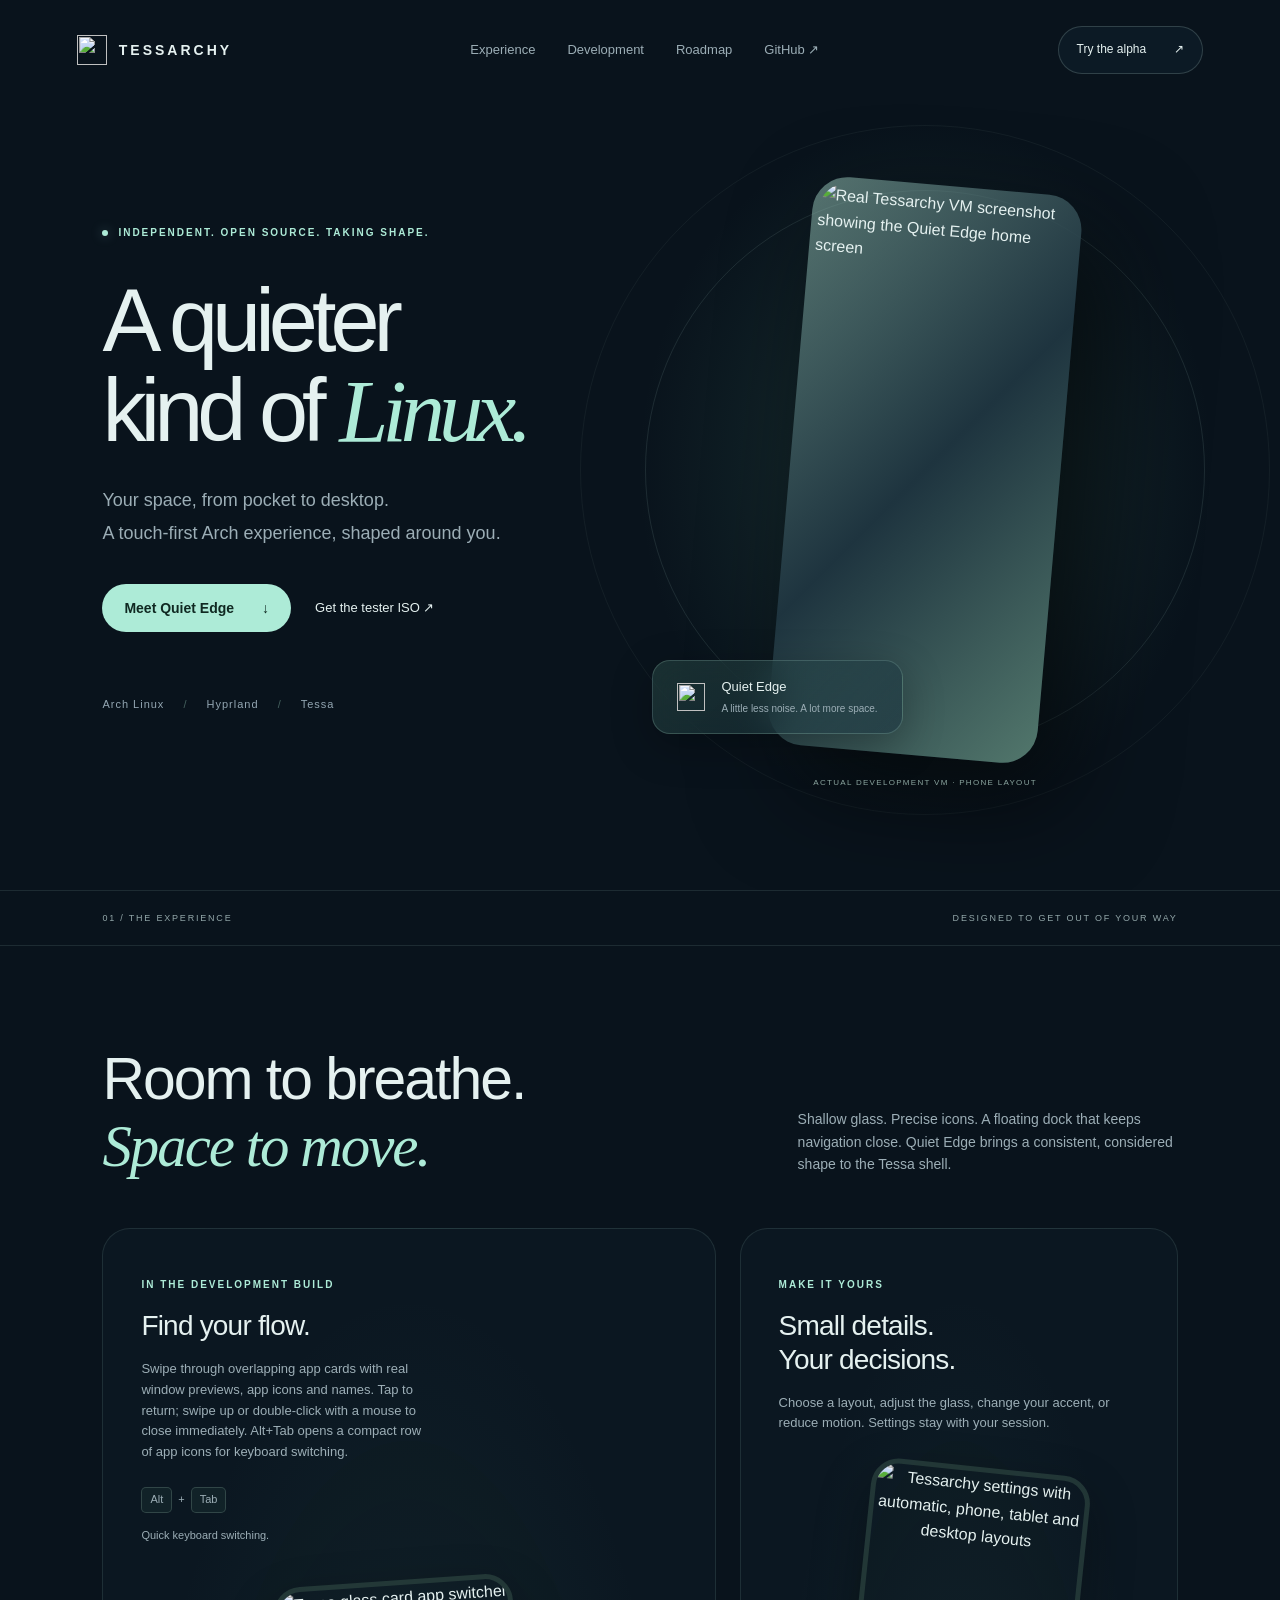
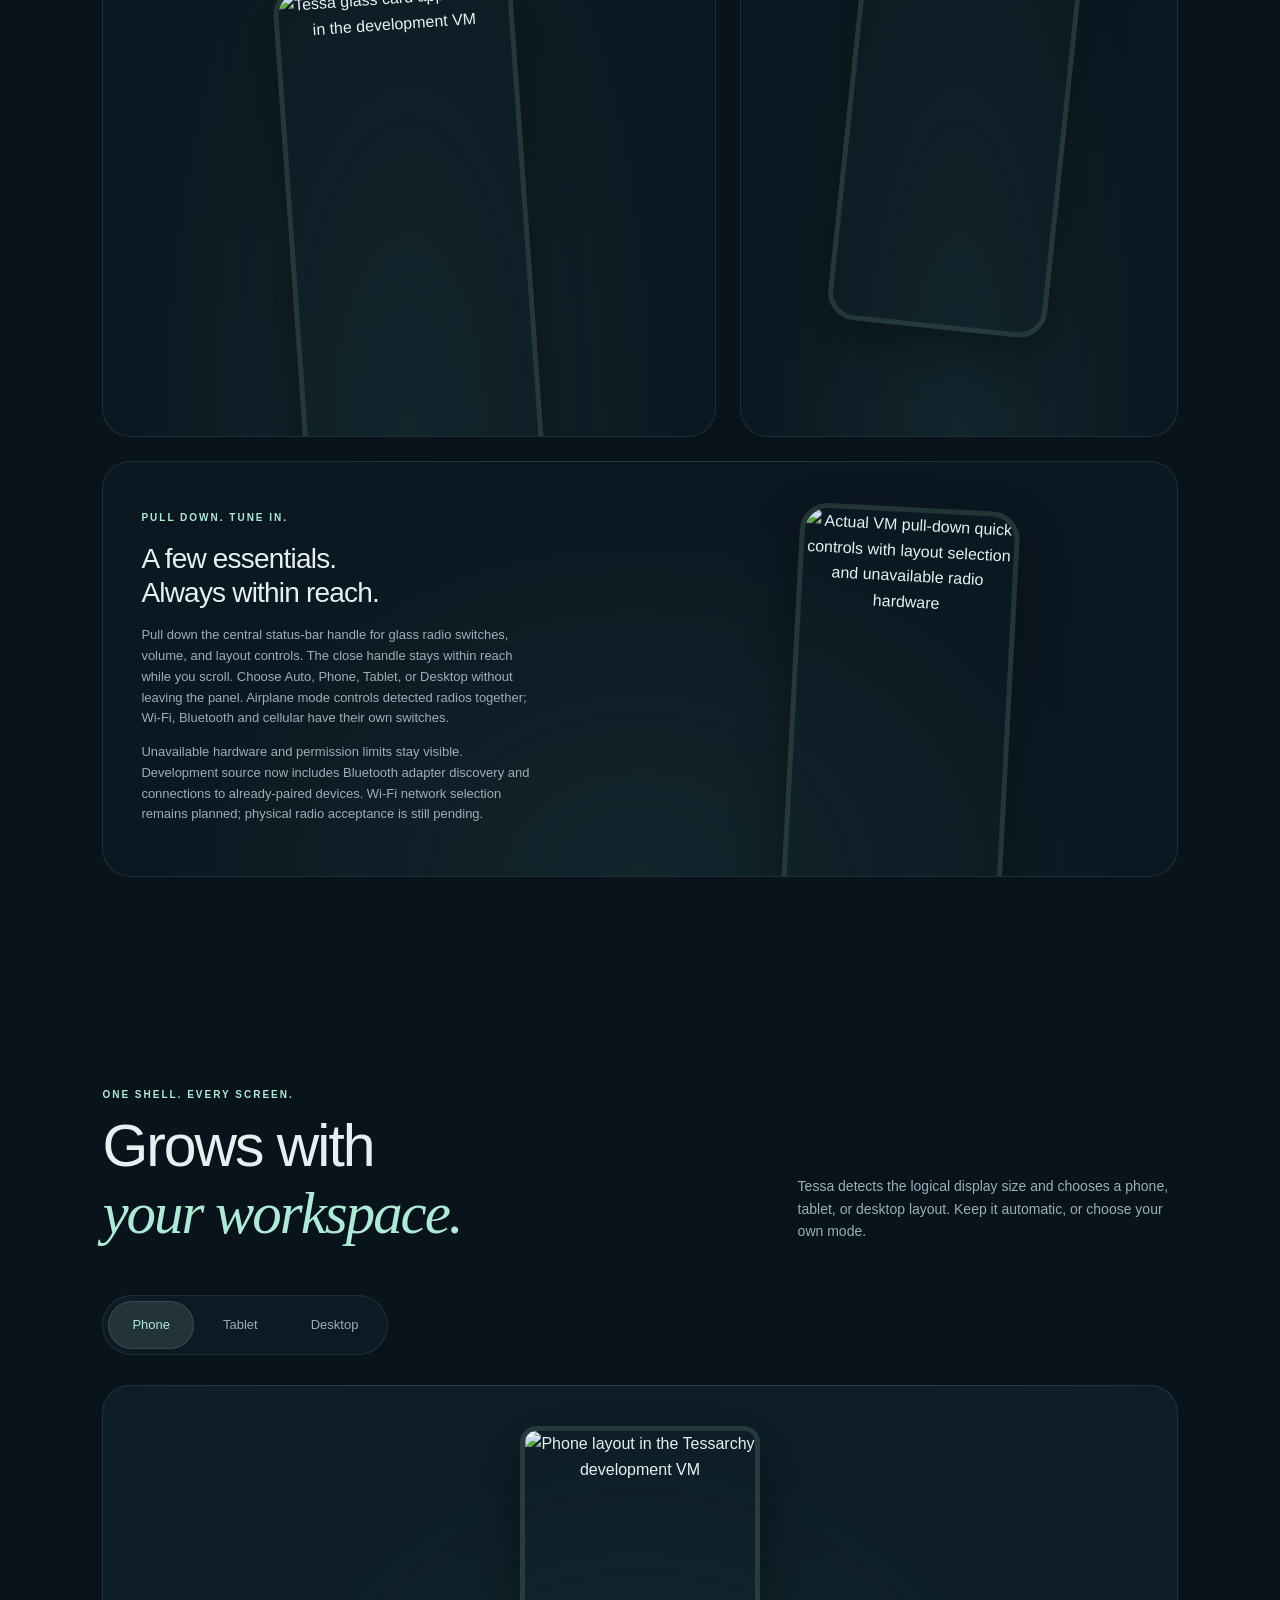
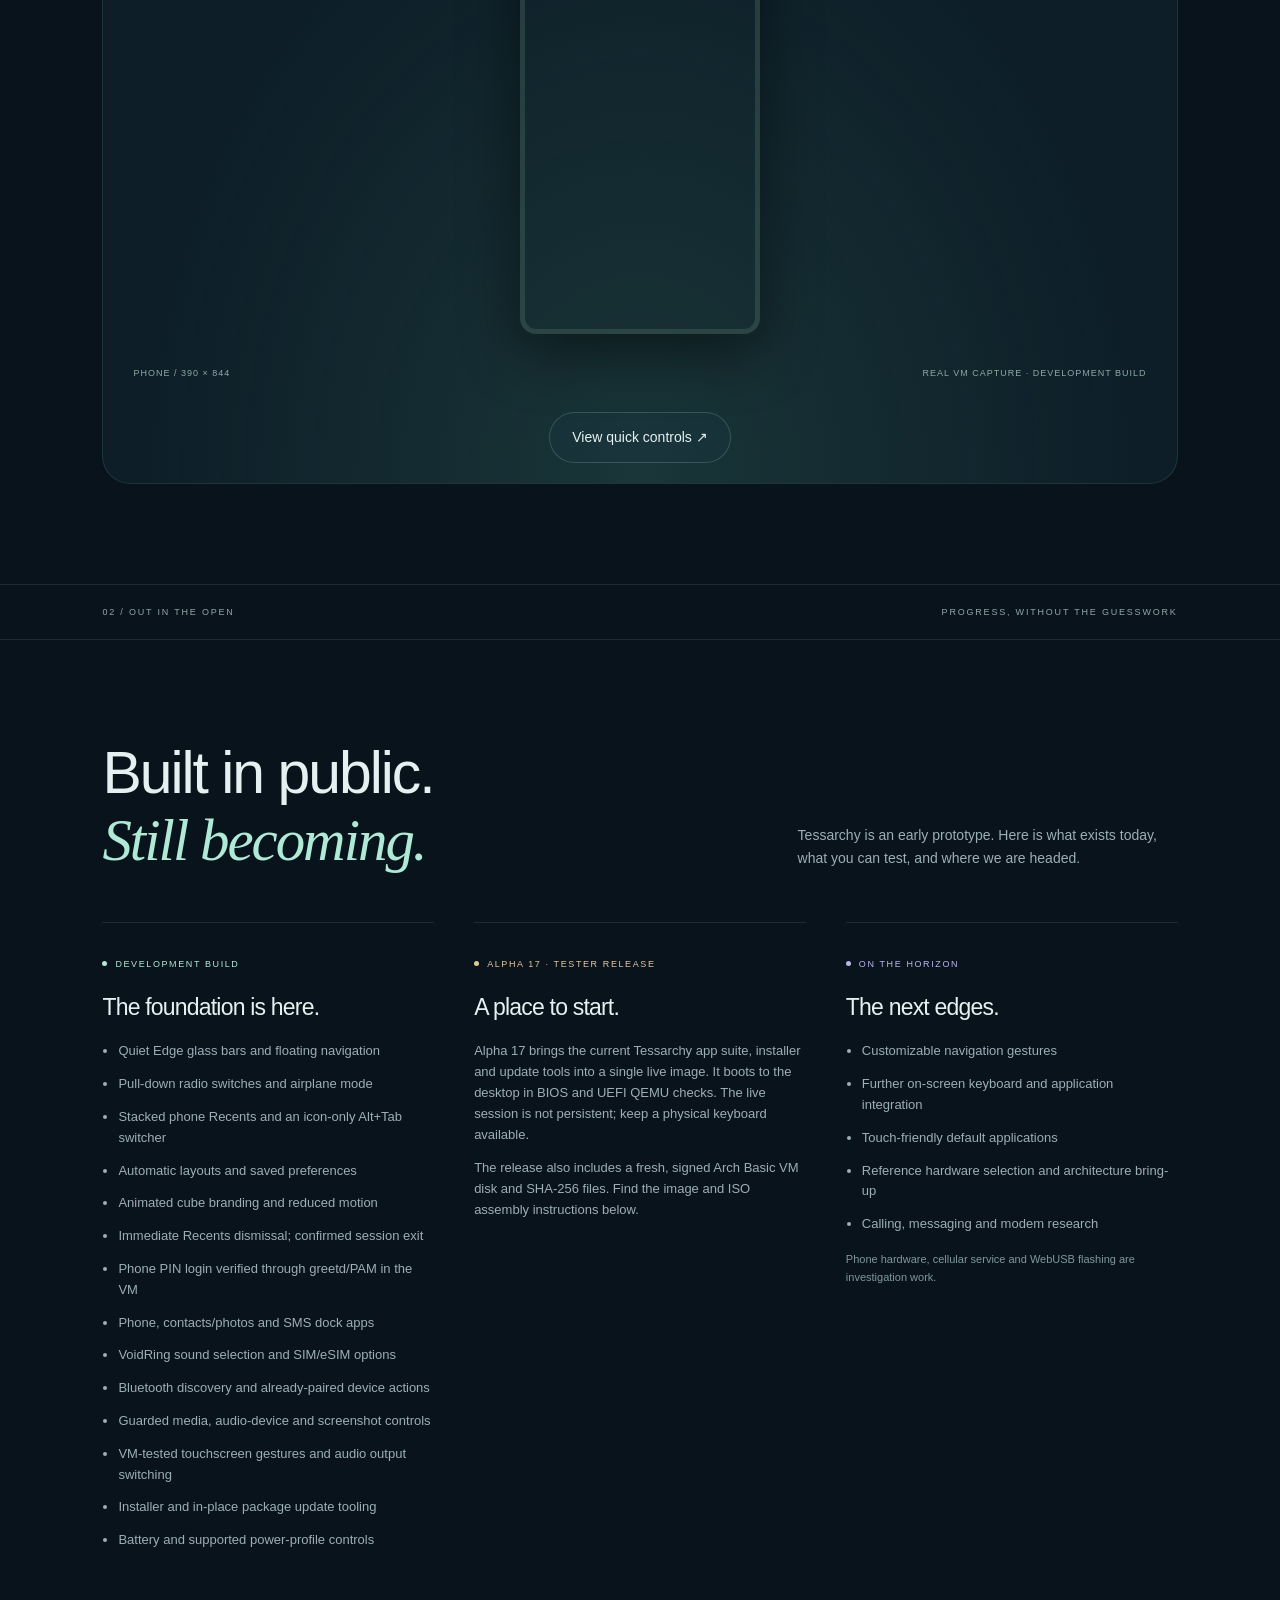
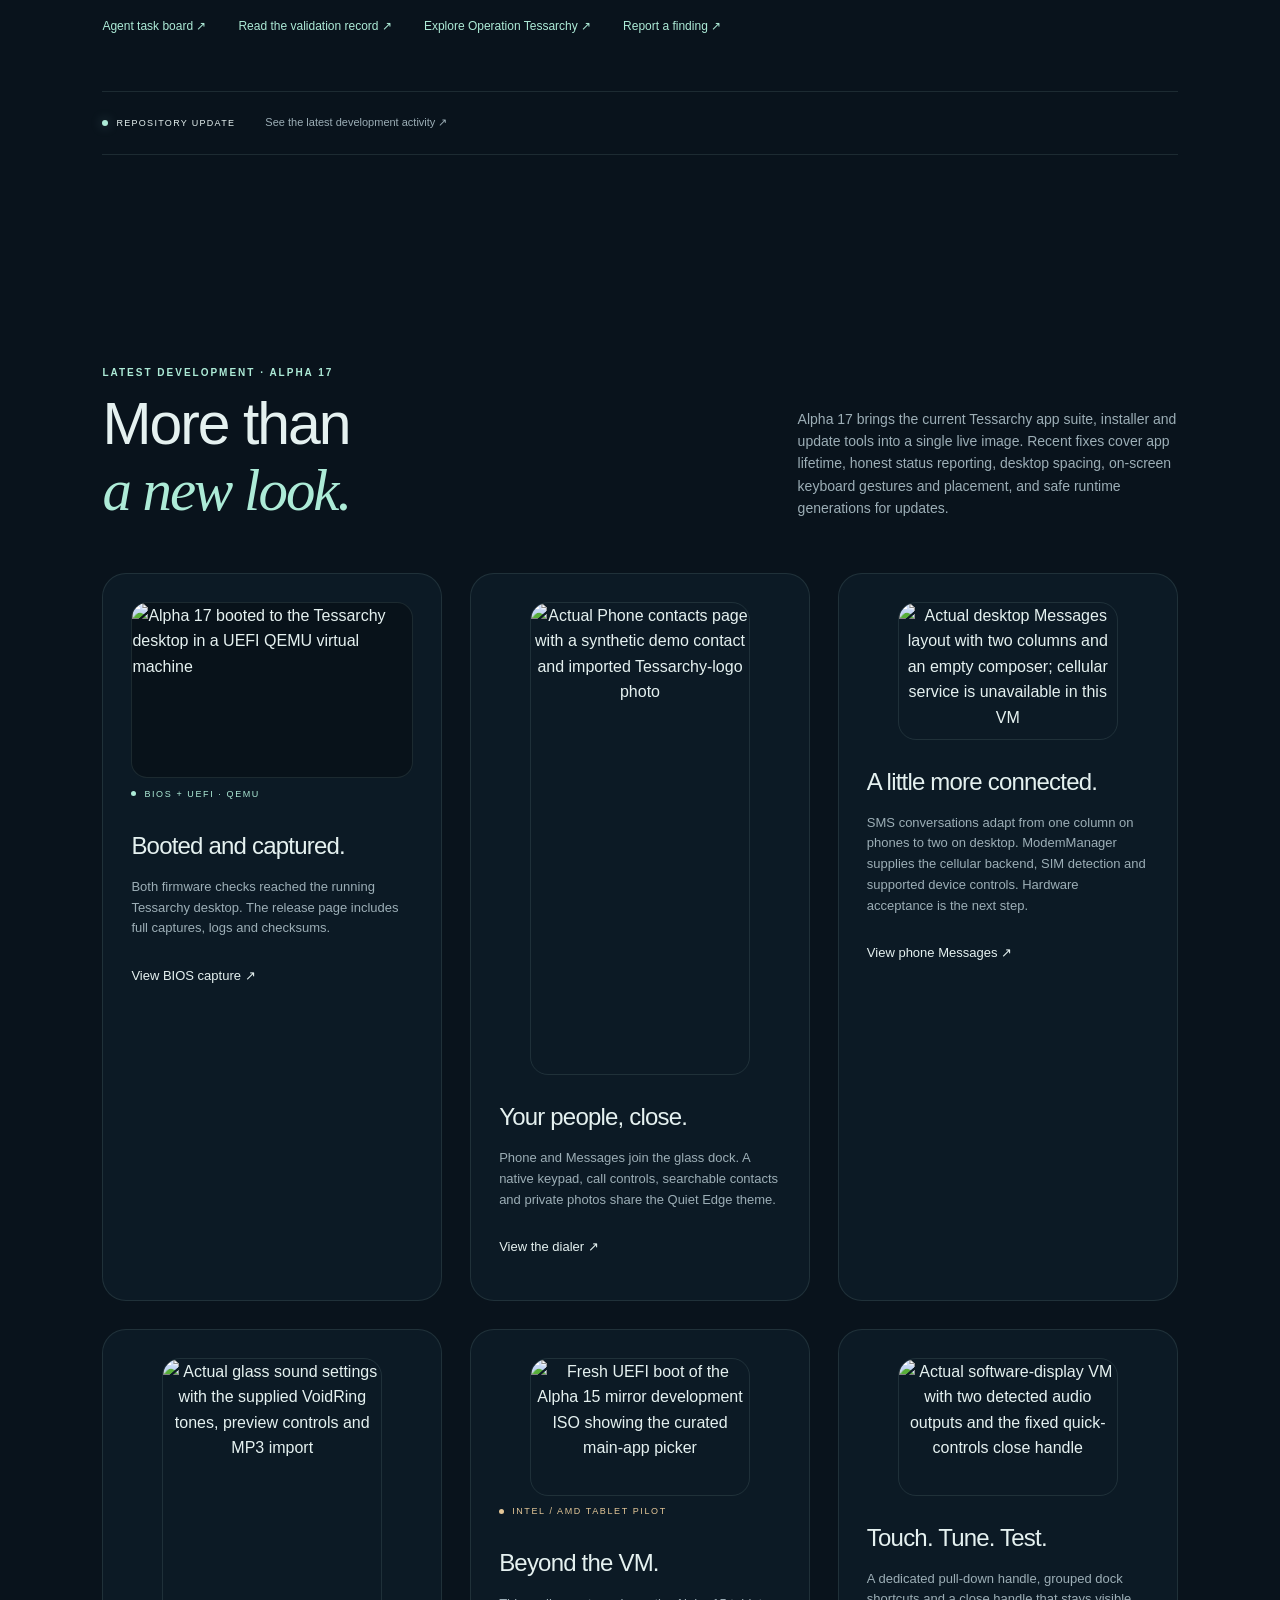
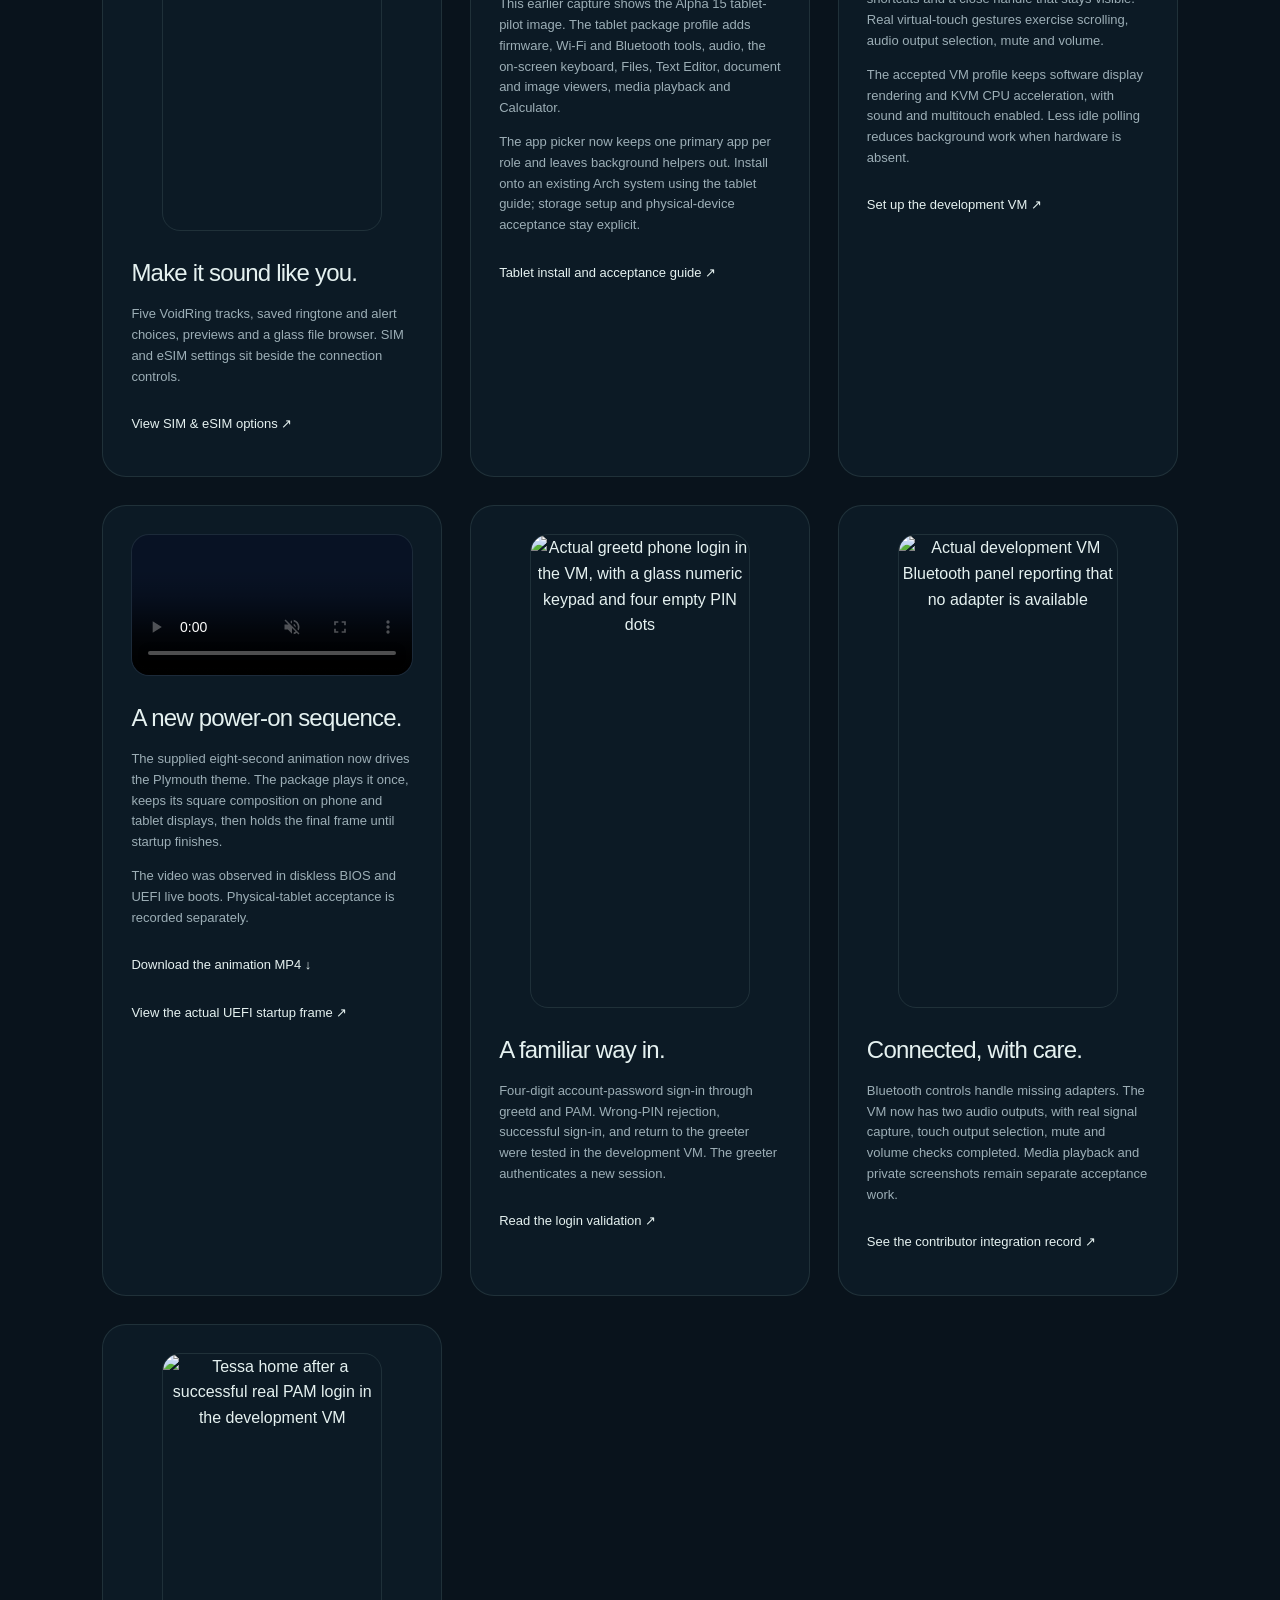
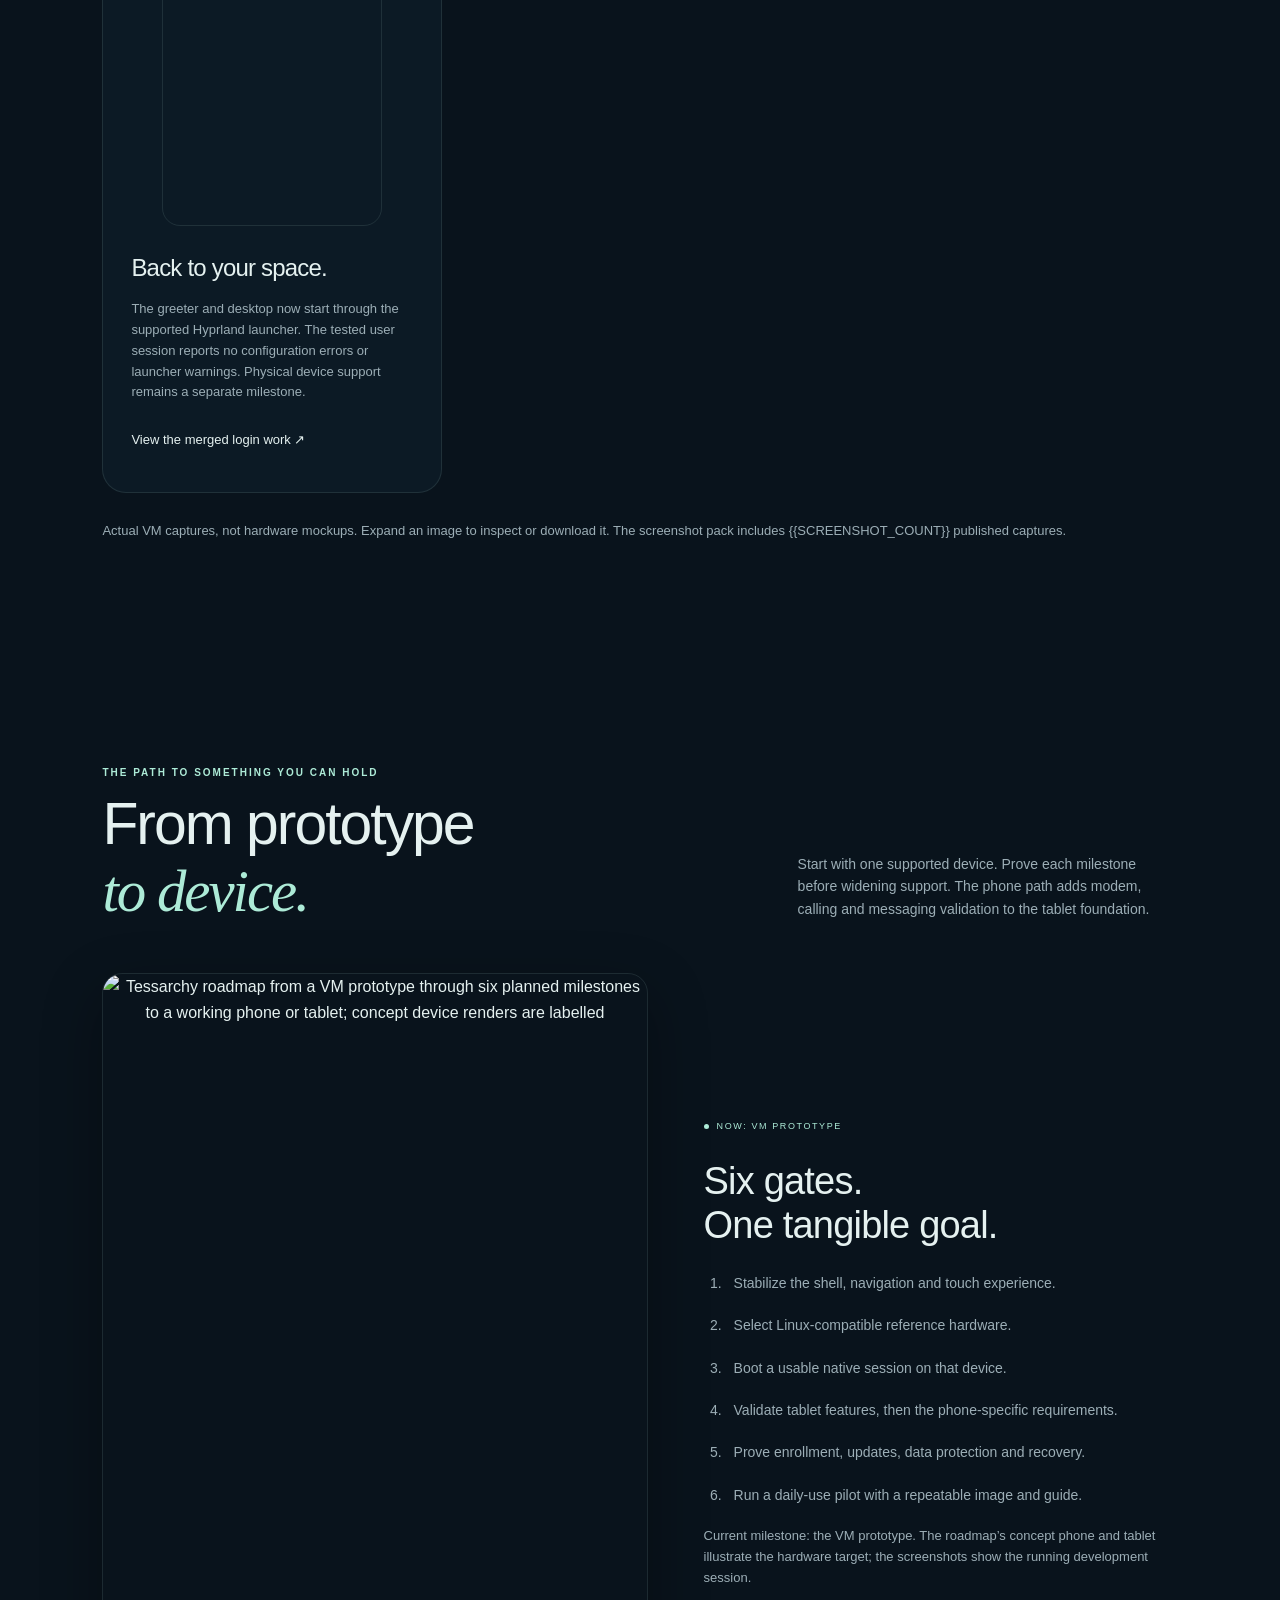
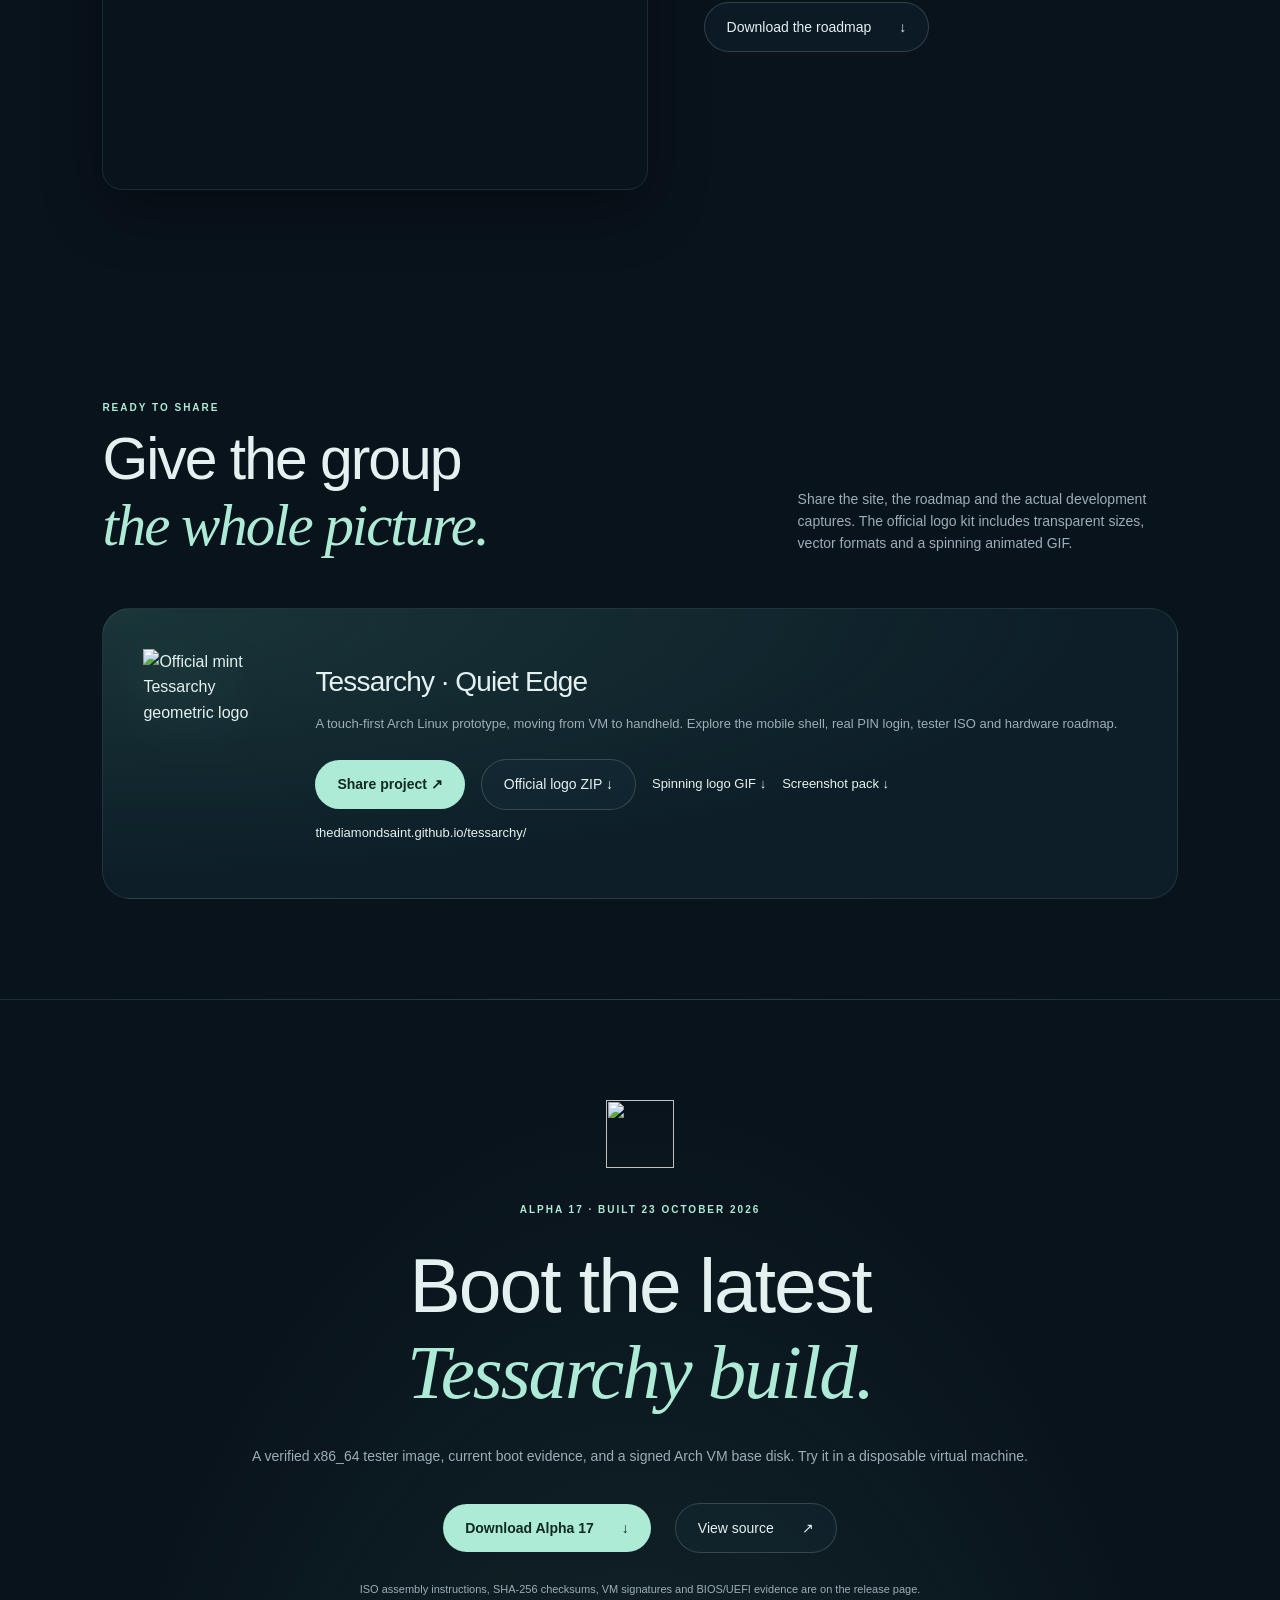
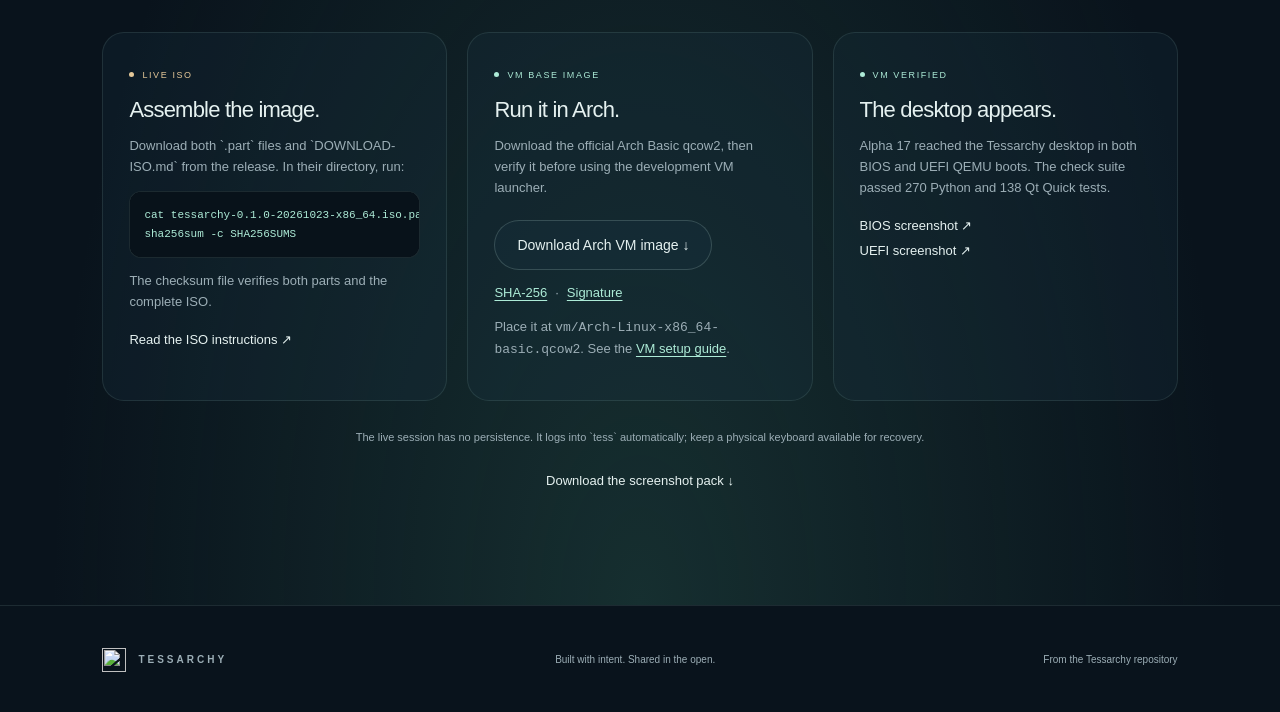
==== website/index.html @ 60d72fd5 "Refresh website for Alpha 17 release" ====
<!doctype html>
<html lang="en">
<head>
<meta charset="utf-8"><meta name="viewport" content="width=device-width,initial-scale=1">
<meta name="theme-color" content="#09151e"><meta name="description" content="Tessarchy is an experimental touch-first Arch Linux experience. Meet Quiet Edge, the Tessa shell, and a workspace that adapts to your screen.">
<title>Tessarchy — A quieter kind of Linux.</title>
<link rel="canonical" href="https://thediamondsaint.github.io/tessarchy/">
<meta property="og:type" content="website"><meta property="og:site_name" content="Tessarchy"><meta property="og:title" content="Tessarchy · From prototype to device"><meta property="og:description" content="Explore Quiet Edge: glass navigation, a mobile PIN login, real VM screenshots, a tester ISO, and the roadmap to a working handheld."><meta property="og:url" content="https://thediamondsaint.github.io/tessarchy/"><meta property="og:image" content="https://thediamondsaint.github.io/tessarchy/assets/desktop-home.png?v=20261019-refresh"><meta property="og:image:width" content="1280"><meta property="og:image:height" content="800"><meta property="og:image:alt" content="Actual Tessarchy development VM running the Quiet Edge desktop layout">
<meta name="twitter:card" content="summary_large_image"><meta name="twitter:title" content="Tessarchy · From prototype to device"><meta name="twitter:description" content="A touch-first Arch Linux prototype. Real screenshots, a tester ISO, and a milestone roadmap to a handheld device."><meta name="twitter:image" content="https://thediamondsaint.github.io/tessarchy/assets/desktop-home.png?v=20261019-refresh">
<link rel="icon" href="assets/tessarchy-mark.svg" type="image/svg+xml"><link rel="stylesheet" href="style.css"><script src="app.js?v=20261023-alpha17" defer></script>
</head>
<body>
<a class="skip" href="#main">Skip to content</a>
<header class="nav"><a class="wordmark" href="#"><img src="assets/tessarchy-mark.svg" alt="" width="30" height="30">TESSARCHY</a><nav aria-label="Main navigation"><a href="#experience">Experience</a><a href="#development">Development</a><a href="#roadmap">Roadmap</a><a href="https://github.com/thediamondsaint/tessarchy">GitHub ↗</a></nav><a class="button small" href="#download">Try the alpha <span>↗</span></a></header>
<main id="main">
<section class="hero">
<div class="hero-copy"><p class="eyebrow"><span class="pulse"></span> INDEPENDENT. OPEN SOURCE. TAKING SHAPE.</p><h1>A quieter<br>kind of <em>Linux.</em></h1><p class="lead">Your space, from pocket to desktop.<br>A touch-first Arch experience, shaped around you.</p><div class="actions"><a class="button primary" href="#experience">Meet Quiet Edge <span>↓</span></a><a class="text-link" href="#download">Get the tester ISO ↗</a></div><p class="hero-note">Arch Linux <span> / </span> Hyprland <span> / </span> Tessa</p></div>
<div class="hero-art"><div class="orbit orbit-one"></div><div class="orbit orbit-two"></div><div class="phone"><img src="assets/phone-home.png?v=20261019-refresh" alt="Real Tessarchy VM screenshot showing the Quiet Edge home screen" width="390" height="844" fetchpriority="high"></div><div class="glass-tag"><img src="assets/tessarchy-mark.svg" alt="" width="28" height="28"><div>Quiet Edge<span>A little less noise. A lot more space.</span></div></div><span class="art-caption">ACTUAL DEVELOPMENT VM · PHONE LAYOUT</span></div>
</section>
<div class="section-rule"><span>01 / THE EXPERIENCE</span><span>DESIGNED TO GET OUT OF YOUR WAY</span></div>
<section id="experience" class="experience">
<div class="section-intro"><h2>Room to breathe.<br><em>Space to move.</em></h2><p>Shallow glass. Precise icons. A floating dock that keeps navigation close. Quiet Edge brings a consistent, considered shape to the Tessa shell.</p></div>
<div class="feature-grid"><article class="switcher-feature"><div class="feature-copy"><p class="eyebrow">IN THE DEVELOPMENT BUILD</p><h3>Find your flow.</h3><p>Swipe through overlapping app cards with real window previews, app icons and names. Tap to return; swipe up or double-click with a mouse to close immediately. Alt+Tab opens a compact row of app icons for keyboard switching.</p><div class="key-row"><kbd>Alt</kbd><span>+</span><kbd>Tab</kbd><span>Quick keyboard switching.</span></div></div><button class="shot-button switcher-shot" data-image="assets/phone-switcher.png?v=20261019-refresh" aria-label="Enlarge app switcher screenshot"><img src="assets/phone-switcher.png?v=20261019-refresh" alt="Tessa glass card app switcher in the development VM" width="390" height="844" loading="lazy"></button></article><article class="settings-feature"><p class="eyebrow">MAKE IT YOURS</p><h3>Small details.<br>Your decisions.</h3><p>Choose a layout, adjust the glass, change your accent, or reduce motion. Settings stay with your session.</p><button class="shot-button settings-shot" data-image="assets/phone-settings.png?v=20261019-refresh" aria-label="Enlarge settings screenshot"><img src="assets/phone-settings.png?v=20261019-refresh" alt="Tessarchy settings with automatic, phone, tablet and desktop layouts" width="390" height="844" loading="lazy"></button></article><article class="controls-feature"><div class="feature-copy"><p class="eyebrow">PULL DOWN. TUNE IN.</p><h3>A few essentials.<br>Always within reach.</h3><p>Pull down the central status-bar handle for glass radio switches, volume, and layout controls. The close handle stays within reach while you scroll. Choose Auto, Phone, Tablet, or Desktop without leaving the panel. Airplane mode controls detected radios together; Wi-Fi, Bluetooth and cellular have their own switches.</p><p>Unavailable hardware and permission limits stay visible. Development source now includes Bluetooth adapter discovery and connections to already-paired devices. Wi-Fi network selection remains planned; physical radio acceptance is still pending.</p></div><button class="shot-button controls-shot" data-image="assets/phone-controls.png?v=20261019-refresh" aria-label="Enlarge quick controls screenshot"><img src="assets/phone-controls.png?v=20261019-refresh" alt="Actual VM pull-down quick controls with layout selection and unavailable radio hardware" width="390" height="844" loading="lazy"></button></article></div>
</section>
<section class="adaptive"><div class="section-intro"><div><p class="eyebrow">ONE SHELL. EVERY SCREEN.</p><h2>Grows with<br><em>your workspace.</em></h2></div><p>Tessa detects the logical display size and chooses a phone, tablet, or desktop layout. Keep it automatic, or choose your own mode.</p></div><div class="mode-tabs" role="tablist" aria-label="Display layouts"><button role="tab" aria-selected="true" aria-controls="layout-preview" id="tab-phone" data-mode="phone" tabindex="0">Phone</button><button role="tab" aria-selected="false" aria-controls="layout-preview" id="tab-tablet" data-mode="tablet" tabindex="-1">Tablet</button><button role="tab" aria-selected="false" aria-controls="layout-preview" id="tab-desktop" data-mode="desktop" tabindex="-1">Desktop</button></div><div id="layout-preview" role="tabpanel" aria-labelledby="tab-phone" class="layout-preview phone-mode"><button class="shot-button" data-image="assets/phone-home.png?v=20261019-refresh" aria-label="Enlarge layout screenshot"><img id="layout-image" src="assets/phone-home.png?v=20261019-refresh" alt="Phone layout in the Tessarchy development VM" width="390" height="844" loading="lazy"></button><div class="layout-caption"><span id="layout-label">PHONE / 390 × 844</span><span>REAL VM CAPTURE · DEVELOPMENT BUILD</span></div><button id="layout-controls-shot" class="button" data-image="assets/phone-controls.png?v=20261019-refresh" data-alt="Phone pull-down controls in the development VM">View quick controls ↗</button></div></section>
<div class="section-rule"><span>02 / OUT IN THE OPEN</span><span>PROGRESS, WITHOUT THE GUESSWORK</span></div>
<section id="development" class="development"><div class="section-intro"><h2>Built in public.<br><em>Still becoming.</em></h2><p>Tessarchy is an early prototype. Here is what exists today, what you can test, and where we are headed.</p></div><div class="status-columns"><article><span class="status-label available">DEVELOPMENT BUILD</span><h3>The foundation is here.</h3><ul><li>Quiet Edge glass bars and floating navigation</li><li>Pull-down radio switches and airplane mode</li><li>Stacked phone Recents and an icon-only Alt+Tab switcher</li><li>Automatic layouts and saved preferences</li><li>Animated cube branding and reduced motion</li><li>Immediate Recents dismissal; confirmed session exit</li><li>Phone PIN login verified through greetd/PAM in the VM</li><li>Phone, contacts/photos and SMS dock apps</li><li>VoidRing sound selection and SIM/eSIM options</li><li>Bluetooth discovery and already-paired device actions</li><li>Guarded media, audio-device and screenshot controls</li><li>VM-tested touchscreen gestures and audio output switching</li><li>Installer and in-place package update tooling</li><li>Battery and supported power-profile controls</li></ul></article><article><span class="status-label testing">ALPHA 17 · TESTER RELEASE</span><h3>A place to start.</h3><p>Alpha 17 brings the current Tessarchy app suite, installer and update tools into a single live image. It boots to the desktop in BIOS and UEFI QEMU checks. The live session is not persistent; keep a physical keyboard available.</p><p>The release also includes a fresh, signed Arch Basic VM disk and SHA-256 files. Find the image and ISO assembly instructions below.</p></article><article><span class="status-label planned">ON THE HORIZON</span><h3>The next edges.</h3><ul><li>Customizable navigation gestures</li><li>Further on-screen keyboard and application integration</li><li>Touch-friendly default applications</li><li>Reference hardware selection and architecture bring-up</li><li>Calling, messaging and modem research</li></ul><p class="muted">Phone hardware, cellular service and WebUSB flashing are investigation work.</p></article></div><div class="project-links"><a href="https://github.com/thediamondsaint/tessarchy/blob/main/AGENT-README.md">Agent task board ↗</a><a href="https://github.com/thediamondsaint/tessarchy/blob/main/docs/testing.md">Read the validation record ↗</a><a href="https://github.com/thediamondsaint/tessarchy/blob/main/Operation-TESSARCHY.md">Explore Operation Tessarchy ↗</a><a href="https://github.com/thediamondsaint/tessarchy/issues">Report a finding ↗</a></div><div class="update-row"><span><i class="pulse"></i> REPOSITORY UPDATE</span><a id="commit-link" href="https://github.com/thediamondsaint/tessarchy/commits/main"><span id="commit-message">See the latest development activity</span> ↗</a></div></section>
<section id="latest" class="latest">
<div class="section-intro"><div><p class="eyebrow">LATEST DEVELOPMENT · ALPHA 17</p><h2>More than<br><em>a new look.</em></h2></div><p>Alpha 17 brings the current Tessarchy app suite, installer and update tools into a single live image. Recent fixes cover app lifetime, honest status reporting, desktop spacing, on-screen keyboard gestures and placement, and safe runtime generations for updates.</p></div>
<div class="evidence-grid">
<article><a class="boot-shot" href="https://github.com/thediamondsaint/tessarchy/releases/download/v0.1.0-alpha.17/boot-uefi.png"><img src="https://github.com/thediamondsaint/tessarchy/releases/download/v0.1.0-alpha.17/boot-uefi.png" alt="Alpha 17 booted to the Tessarchy desktop in a UEFI QEMU virtual machine" width="1280" height="800" loading="lazy"></a><span class="status-label available">BIOS + UEFI · QEMU</span><h3>Booted and captured.</h3><p>Both firmware checks reached the running Tessarchy desktop. The release page includes full captures, logs and checksums.</p><a class="text-link" href="https://github.com/thediamondsaint/tessarchy/releases/download/v0.1.0-alpha.17/boot-bios.png">View BIOS capture ↗</a></article>

<article><button class="shot-button" data-image="assets/phone-contacts.png?v=20261019-refresh" aria-label="Enlarge the Phone contacts app"><img src="assets/phone-contacts.png?v=20261019-refresh" alt="Actual Phone contacts page with a synthetic demo contact and imported Tessarchy-logo photo" width="390" height="844" loading="lazy"></button><h3>Your people, close.</h3><p>Phone and Messages join the glass dock. A native keypad, call controls, searchable contacts and private photos share the Quiet Edge theme.</p><a class="text-link" href="assets/phone-dialer.png?v=20261019-refresh">View the dialer ↗</a></article>
<article><button class="shot-button" data-image="assets/desktop-messages.png?v=20261019-refresh" aria-label="Enlarge desktop Messages"><img src="assets/desktop-messages.png?v=20261019-refresh" alt="Actual desktop Messages layout with two columns and an empty composer; cellular service is unavailable in this VM" width="1280" height="800" loading="lazy"></button><h3>A little more connected.</h3><p>SMS conversations adapt from one column on phones to two on desktop. ModemManager supplies the cellular backend, SIM detection and supported device controls. Hardware acceptance is the next step.</p><a class="text-link" href="assets/phone-messages.png?v=20261019-refresh">View phone Messages ↗</a></article>
<article><button class="shot-button" data-image="assets/phone-sounds.png?v=20261019-refresh" aria-label="Enlarge ringtone settings"><img src="assets/phone-sounds.png?v=20261019-refresh" alt="Actual glass sound settings with the supplied VoidRing tones, preview controls and MP3 import" width="390" height="844" loading="lazy"></button><h3>Make it sound like you.</h3><p>Five VoidRing tracks, saved ringtone and alert choices, previews and a glass file browser. SIM and eSIM settings sit beside the connection controls.</p><a class="text-link" href="assets/phone-cellular.png?v=20261019-refresh">View SIM &amp; eSIM options ↗</a></article>

<article><button class="shot-button" data-image="assets/live-launcher.png?v=20261019-refresh" aria-label="Enlarge the live tablet-pilot app picker"><img src="assets/live-launcher.png?v=20261019-refresh" alt="Fresh UEFI boot of the Alpha 15 mirror development ISO showing the curated main-app picker" width="1280" height="800" loading="lazy"></button><span class="status-label testing">INTEL / AMD TABLET PILOT</span><h3>Beyond the VM.</h3><p>This earlier capture shows the Alpha 15 tablet-pilot image. The tablet package profile adds firmware, Wi-Fi and Bluetooth tools, audio, the on-screen keyboard, Files, Text Editor, document and image viewers, media playback and Calculator.</p><p>The app picker now keeps one primary app per role and leaves background helpers out. Install onto an existing Arch system using the tablet guide; storage setup and physical-device acceptance stay explicit.</p><a class="text-link" href="https://github.com/thediamondsaint/tessarchy/blob/main/docs/tablet-install.md">Tablet install and acceptance guide ↗</a></article>
<article><button class="shot-button" data-image="assets/desktop-audio.png?v=20261019-refresh" aria-label="Enlarge tested VM audio controls"><img src="assets/desktop-audio.png?v=20261019-refresh" alt="Actual software-display VM with two detected audio outputs and the fixed quick-controls close handle" width="1280" height="800" loading="lazy"></button><h3>Touch. Tune. Test.</h3><p>A dedicated pull-down handle, grouped dock shortcuts and a close handle that stays visible. Real virtual-touch gestures exercise scrolling, audio output selection, mute and volume.</p><p>The accepted VM profile keeps software display rendering and KVM CPU acceleration, with sound and multitouch enabled. Less idle polling reduces background work when hardware is absent.</p><a class="text-link" href="https://github.com/thediamondsaint/tessarchy/blob/main/docs/vm.md">Set up the development VM ↗</a></article>
<article><video controls muted playsinline preload="metadata" poster="assets/power-on-poster.png" width="480" height="480" aria-label="Supplied eight-second Tessarchy power-on animation"><source src="assets/power-on.mp4" type="video/mp4"></video><h3>A new power-on sequence.</h3><p>The supplied eight-second animation now drives the Plymouth theme. The package plays it once, keeps its square composition on phone and tablet displays, then holds the final frame until startup finishes.</p><p>The video was observed in diskless BIOS and UEFI live boots. Physical-tablet acceptance is recorded separately.</p><a class="text-link" href="assets/power-on.mp4" download>Download the animation MP4 ↓</a><br><a class="text-link" href="assets/tablet-startup.png">View the actual UEFI startup frame ↗</a></article>
<article><button class="shot-button" data-image="assets/phone-login.png?v=20261019-refresh" aria-label="Enlarge real phone login screenshot"><img src="assets/phone-login.png?v=20261019-refresh" alt="Actual greetd phone login in the VM, with a glass numeric keypad and four empty PIN dots" width="390" height="844" loading="lazy"></button><h3>A familiar way in.</h3><p>Four-digit account-password sign-in through greetd and PAM. Wrong-PIN rejection, successful sign-in, and return to the greeter were tested in the development VM. The greeter authenticates a new session.</p><a class="text-link" href="https://github.com/thediamondsaint/tessarchy/blob/main/docs/phone-login.md">Read the login validation ↗</a></article>
<article><button class="shot-button" data-image="assets/phone-bluetooth.png?v=20261019-refresh" aria-label="Enlarge Bluetooth controls screenshot"><img src="assets/phone-bluetooth.png?v=20261019-refresh" alt="Actual development VM Bluetooth panel reporting that no adapter is available" width="390" height="844" loading="lazy"></button><h3>Connected, with care.</h3><p>Bluetooth controls handle missing adapters. The VM now has two audio outputs, with real signal capture, touch output selection, mute and volume checks completed. Media playback and private screenshots remain separate acceptance work.</p><a class="text-link" href="https://github.com/thediamondsaint/tessarchy/blob/main/docs/pr-triage.md">See the contributor integration record ↗</a></article>
<article><button class="shot-button" data-image="assets/phone-login-home.png?v=20261019-refresh" aria-label="Enlarge authenticated home screenshot"><img src="assets/phone-login-home.png?v=20261019-refresh" alt="Tessa home after a successful real PAM login in the development VM" width="390" height="844" loading="lazy"></button><h3>Back to your space.</h3><p>The greeter and desktop now start through the supported Hyprland launcher. The tested user session reports no configuration errors or launcher warnings. Physical device support remains a separate milestone.</p><a class="text-link" href="https://github.com/thediamondsaint/tessarchy/pull/25">View the merged login work ↗</a></article>
</div>
<p class="evidence-note">Actual VM captures, not hardware mockups. Expand an image to inspect or download it. The screenshot pack includes {{SCREENSHOT_COUNT}} published captures.</p>
</section>
<section id="roadmap" class="roadmap-section">
<div class="section-intro"><div><p class="eyebrow">THE PATH TO SOMETHING YOU CAN HOLD</p><h2>From prototype<br><em>to device.</em></h2></div><p>Start with one supported device. Prove each milestone before widening support. The phone path adds modem, calling and messaging validation to the tablet foundation.</p></div>
<div class="roadmap-grid"><button class="shot-button roadmap-shot" data-image="assets/tessarchy-device-roadmap.png" aria-label="Enlarge the Tessarchy device roadmap"><img src="assets/tessarchy-device-roadmap.png" alt="Tessarchy roadmap from a VM prototype through six planned milestones to a working phone or tablet; concept device renders are labelled" width="1024" height="1536" loading="lazy"></button><div class="roadmap-copy"><span class="status-label available">NOW: VM PROTOTYPE</span><h3>Six gates.<br>One tangible goal.</h3><ol><li>Stabilize the shell, navigation and touch experience.</li><li>Select Linux-compatible reference hardware.</li><li>Boot a usable native session on that device.</li><li>Validate tablet features, then the phone-specific requirements.</li><li>Prove enrollment, updates, data protection and recovery.</li><li>Run a daily-use pilot with a repeatable image and guide.</li></ol><p>Current milestone: the VM prototype. The roadmap’s concept phone and tablet illustrate the hardware target; the screenshots show the running development session.</p><a class="button" href="assets/tessarchy-device-roadmap.png" download>Download the roadmap <span>↓</span></a></div></div>
</section>
<section id="press-kit" class="press-kit"><div class="section-intro"><div><p class="eyebrow">READY TO SHARE</p><h2>Give the group<br><em>the whole picture.</em></h2></div><p>Share the site, the roadmap and the actual development captures. The official logo kit includes transparent sizes, vector formats and a spinning animated GIF.</p></div><div class="share-panel"><img class="brand-mark" src="assets/tessarchy-mark.svg" alt="Official mint Tessarchy geometric logo" width="120" height="120"><div><h3>Tessarchy · Quiet Edge</h3><p>A touch-first Arch Linux prototype, moving from VM to handheld. Explore the mobile shell, real PIN login, tester ISO and hardware roadmap.</p><div class="actions"><button class="button primary" id="share-project" type="button">Share project ↗</button><a class="button" href="https://github.com/thediamondsaint/tessarchy/releases/download/brand-kit-20261017/Tessarchy-Official-Logo-Kit.zip">Official logo ZIP ↓</a><a class="text-link" href="https://github.com/thediamondsaint/tessarchy/releases/download/brand-kit-20261017/tessarchy-logo-3d-spin-512.gif">Spinning logo GIF ↓</a><a class="text-link" href="assets/screenshots.zip" download>Screenshot pack ↓</a></div><p id="share-status" role="status" aria-live="polite"></p><a class="text-link" href="https://thediamondsaint.github.io/tessarchy/">thediamondsaint.github.io/tessarchy/</a></div></div></section>
<section id="download" class="download">
  <img src="assets/tessarchy-mark.svg" alt="" width="68" height="68">
  <p class="eyebrow">ALPHA 17 · BUILT 23 OCTOBER 2026</p>
  <h2>Boot the latest<br><em>Tessarchy build.</em></h2>
  <p>A verified x86_64 tester image, current boot evidence, and a signed Arch VM base disk. Try it in a disposable virtual machine.</p>
  <div class="actions"><a id="release-link" class="button primary" href="https://github.com/thediamondsaint/tessarchy/releases/tag/v0.1.0-alpha.17">Download Alpha 17 <span>↓</span></a><a class="button" href="https://github.com/thediamondsaint/tessarchy">View source <span>↗</span></a></div>
  <p class="release-note" id="release-note">ISO assembly instructions, SHA-256 checksums, VM signatures and BIOS/UEFI evidence are on the release page.</p>
  <div class="download-grid">
    <article><span class="status-label testing">LIVE ISO</span><h3>Assemble the image.</h3><p>Download both `.part` files and `DOWNLOAD-ISO.md` from the release. In their directory, run:</p><pre><code>cat tessarchy-0.1.0-20261023-x86_64.iso.part??? &gt; tessarchy-0.1.0-20261023-x86_64.iso
sha256sum -c SHA256SUMS</code></pre><p>The checksum file verifies both parts and the complete ISO.</p><a class="text-link" href="https://github.com/thediamondsaint/tessarchy/releases/download/v0.1.0-alpha.17/DOWNLOAD-ISO.md">Read the ISO instructions ↗</a></article>
    <article><span class="status-label available">VM BASE IMAGE</span><h3>Run it in Arch.</h3><p>Download the official Arch Basic qcow2, then verify it before using the development VM launcher.</p><a id="vm-image-link" class="button" href="https://github.com/thediamondsaint/tessarchy/releases/download/v0.1.0-alpha.17/Arch-Linux-x86_64-basic-20261015.611680.qcow2">Download Arch VM image ↓</a><p class="vm-assets"><a id="vm-checksum-link" href="https://github.com/thediamondsaint/tessarchy/releases/download/v0.1.0-alpha.17/Arch-Linux-x86_64-basic-20261015.611680.qcow2.SHA256">SHA-256</a><span> · </span><a id="vm-signature-link" href="https://github.com/thediamondsaint/tessarchy/releases/download/v0.1.0-alpha.17/Arch-Linux-x86_64-basic-20261015.611680.qcow2.sig">Signature</a></p><p>Place it at <code>vm/Arch-Linux-x86_64-basic.qcow2</code>. See the <a href="https://github.com/thediamondsaint/tessarchy/blob/main/docs/vm.md">VM setup guide</a>.</p></article>
    <article><span class="status-label available">VM VERIFIED</span><h3>The desktop appears.</h3><p>Alpha 17 reached the Tessarchy desktop in both BIOS and UEFI QEMU boots. The check suite passed 270 Python and 138 Qt Quick tests.</p><a class="text-link" href="https://github.com/thediamondsaint/tessarchy/releases/download/v0.1.0-alpha.17/boot-bios.png">BIOS screenshot ↗</a><br><a class="text-link" href="https://github.com/thediamondsaint/tessarchy/releases/download/v0.1.0-alpha.17/boot-uefi.png">UEFI screenshot ↗</a></article>
  </div>
  <p class="release-note">The live session has no persistence. It logs into `tess` automatically; keep a physical keyboard available for recovery.</p>
  <a class="text-link" href="assets/screenshots.zip" download>Download the screenshot pack ↓</a>
</section>
</main>
<footer><a class="wordmark" href="#"><img src="assets/tessarchy-mark.svg" alt="" width="24" height="24">TESSARCHY</a><p>Built with intent. Shared in the open.</p><span id="build-stamp">From the Tessarchy repository</span></footer>
<dialog id="gallery"><button id="gallery-close" aria-label="Close screenshot">×</button><img id="gallery-image" alt="Enlarged Tessarchy screenshot"><a id="gallery-download" download>Download original ↗</a></dialog>
</body></html>
---- website/style.css ----
:root{color-scheme:dark;--bg:#09131c;--ink:#e5f1f0;--mint:#adebd7;--muted:#9caeb6;--line:#aacfc220;--glass:#1d34463b;font-family:Inter,"Segoe UI",Arial,sans-serif;scroll-behavior:smooth}*{box-sizing:border-box}body{margin:0;background:var(--bg);color:var(--ink);font-size:16px;line-height:1.6}a{color:inherit;text-decoration:none}button{font:inherit;color:inherit;cursor:pointer}a:focus-visible,button:focus-visible{outline:2px solid var(--mint);outline-offset:5px}button,a{-webkit-tap-highlight-color:transparent}.skip{position:fixed;top:-100px;background:var(--mint);color:var(--bg);padding:12px;z-index:99}.skip:focus{top:0}.nav{max-width:1440px;margin:auto;min-height:100px;display:flex;align-items:center;justify-content:space-between;gap:24px;padding:20px 6%}.wordmark{display:flex;align-items:center;gap:12px;font-size:14px;font-weight:650;letter-spacing:3px}.nav nav{display:flex;gap:32px;font-size:13px;color:var(--muted)}.nav nav a:hover,.text-link:hover{color:var(--mint)}.button{min-height:48px;padding:13px 22px;display:inline-flex;align-items:center;justify-content:center;gap:28px;background:var(--glass);border:1px solid #c7e8dc30;border-radius:30px;font-size:14px;transition:background .2s,transform .2s}.button:hover{background:#30584e80;transform:translateY(-2px)}.button.primary{background:var(--mint);color:#102922;border:0;font-weight:600}.button.small{font-size:12px;padding:10px 18px}.hero{max-width:1440px;margin:auto;display:grid;grid-template-columns:1.05fr 1fr;min-height:780px;align-items:center;padding:50px 8% 100px;gap:40px;overflow:hidden}.eyebrow{font-size:10px;font-weight:600;letter-spacing:2px;color:var(--mint);display:flex;align-items:center;gap:10px}.pulse{display:inline-block;width:6px;height:6px;border-radius:50%;background:var(--mint);box-shadow:0 0 12px #a9e8d560}h1{font-size:clamp(60px,6.9vw,106px);line-height:1.02;letter-spacing:-6px;font-weight:450;margin:35px 0 28px}em{font-family:Georgia,serif;font-weight:400;color:var(--mint)}.lead{font-size:18px;line-height:1.8;color:var(--muted)}.actions{display:flex;gap:24px;align-items:center;flex-wrap:wrap;margin-top:35px}.text-link{font-size:13px}.hero-note{margin-top:64px;font-size:11px;letter-spacing:1px;color:#93a6b2}.hero-note span{padding:0 15px;color:#45615e}.hero-art{position:relative;display:flex;justify-content:center;align-items:center;min-height:640px}.hero-art:before{content:"";position:absolute;inset:-60px;background:radial-gradient(ellipse,#498b7440,transparent 65%)}.phone{position:relative;width:270px;padding:6px;border-radius:35px;background:linear-gradient(130deg,#9fcebf80,#1e343f,#52776c);box-shadow:30px 40px 100px #0009;transform:rotate(5deg)}.phone img{display:block;width:100%;height:auto;border-radius:29px}.orbit{position:absolute;border:1px solid var(--line);border-radius:50%;width:560px;height:560px}.orbit-two{width:690px;height:690px;opacity:.5}.glass-tag{position:absolute;bottom:56px;left:-4%;display:flex;align-items:center;gap:16px;padding:16px 24px;border-radius:18px;background:linear-gradient(135deg,#345c5366,#162e3b88);border:1px solid #b9e8d633;backdrop-filter:blur(20px);font-size:13px;box-shadow:0 12px 40px #0004}.glass-tag span{display:block;font-size:10px;color:var(--muted);margin-top:3px}.art-caption{position:absolute;bottom:0;letter-spacing:1.3px;font-size:8px;color:#8ba59f}.section-rule{border-block:1px solid var(--line);display:flex;justify-content:space-between;padding:20px 8%;font-size:9px;letter-spacing:1.8px;color:#93a7a9}section:not(.hero){max-width:1440px;margin:auto;padding:100px 8%}.section-intro{display:flex;align-items:end;justify-content:space-between;gap:64px;margin-bottom:48px}h2{font-size:clamp(38px,4.6vw,64px);line-height:1.13;letter-spacing:-2px;font-weight:450;margin:0}.section-intro>p{max-width:380px;font-size:14px;color:var(--muted);margin:0 0 5px}.feature-grid{display:grid;grid-template-columns:1.4fr 1fr;gap:24px}.feature-grid article{border:1px solid var(--line);border-radius:28px;background:radial-gradient(ellipse at bottom,#3c796c26,transparent 65%),#10202b60;overflow:hidden;padding:38px;position:relative}.feature-copy{max-width:290px}h3{font-size:28px;line-height:1.2;letter-spacing:-.8px;font-weight:450;margin:16px 0}.feature-grid p:not(.eyebrow){color:var(--muted);font-size:13px}.key-row{display:flex;gap:6px;align-items:center;margin-top:24px;font-size:11px;color:var(--muted);flex-wrap:wrap}.key-row>span:last-child{flex-basis:100%;margin-top:8px}kbd{border:1px solid #8eafa540;background:#25453e44;border-radius:5px;padding:3px 8px;font-family:inherit}.shot-button{border:0;padding:0;background:none;display:block;max-width:100%;margin:0}.shot-button img{display:block;width:100%;height:auto}.switcher-shot{width:240px;margin:36px auto -90px;border:5px solid #38544b80;border-radius:28px;overflow:hidden;transform:rotate(-4deg);box-shadow:0 20px 50px #0005}.settings-shot{width:220px;margin:32px auto -165px;border:5px solid #38544b80;border-radius:28px;overflow:hidden;transform:rotate(6deg);box-shadow:0 20px 50px #0005}.mode-tabs{display:flex;gap:5px;width:max-content;padding:5px;background:#1e354333;border:1px solid var(--line);border-radius:30px;margin-bottom:30px}.mode-tabs button{background:transparent;border:0;border-radius:25px;padding:12px 24px;font-size:13px;min-height:48px;color:var(--muted)}.mode-tabs button[aria-selected=true]{background:#b4e4d520;color:var(--mint);box-shadow:inset 0 0 0 1px #a9e8d526}.layout-preview{background:radial-gradient(ellipse at bottom,#3f7d6940,transparent 65%),#0d1e28;border:1px solid var(--line);border-radius:28px;padding:40px 30px 20px;min-height:600px;display:flex;align-items:center;justify-content:center;flex-direction:column;gap:32px}.layout-preview .shot-button{border:5px solid #54726755;border-radius:16px;overflow:hidden;box-shadow:0 18px 60px #0007;max-height:520px}.phone-mode .shot-button{width:240px}.tablet-mode .shot-button{width:320px}.desktop-mode .shot-button{width:850px}.layout-caption{width:100%;display:flex;justify-content:space-between;font-size:9px;letter-spacing:1px;color:#8fa9a4}.status-columns{display:grid;grid-template-columns:1fr 1fr 1fr;gap:40px}.status-columns article{border-top:1px solid var(--line);padding-top:25px}.status-columns h3{font-size:23px;margin:20px 0}.status-columns p,.status-columns li{font-size:13px;color:var(--muted)}.status-columns ul{padding-left:16px}.status-columns li{margin:12px 0}.status-label{font-size:9px;letter-spacing:1.6px;display:inline-flex;align-items:center;gap:8px}.status-label:before{content:"";width:5px;height:5px;border-radius:50%;background:currentColor}.available{color:var(--mint)}.testing{color:#e4c798}.planned{color:#bdb6ed}.status-columns .muted{font-size:11px;color:#7e989d}.project-links{display:flex;gap:32px;flex-wrap:wrap;font-size:12px;color:var(--mint);margin-top:36px}.update-row{display:flex;gap:30px;align-items:center;border-block:1px solid var(--line);margin-top:40px;padding:22px 0;font-size:11px}.update-row>span{font-size:9px;letter-spacing:1.3px;flex-shrink:0;display:flex;align-items:center;gap:8px}.update-row a{color:var(--muted);overflow:hidden;text-overflow:ellipsis;white-space:nowrap}section.download{max-width:none;text-align:center;background:radial-gradient(ellipse at bottom,#30665755,transparent 65%);border-top:1px solid var(--line);padding-bottom:100px}.download>img{margin-bottom:24px}.download .eyebrow,.download .actions{justify-content:center}.download h2{margin-top:24px;font-size:clamp(48px,6vw,80px)}.download>p:not(.eyebrow){color:var(--muted);font-size:14px;margin-top:28px}.download .release-note{font-size:11px!important}footer{padding:36px 8%;border-top:1px solid var(--line);display:flex;justify-content:space-between;align-items:center;gap:20px;font-size:10px;color:var(--muted)}footer .wordmark{font-size:10px}dialog{border:1px solid #a9e8d540;border-radius:20px;background:#10212aed;color:var(--ink);max-width:95vw;max-height:94vh;padding:48px 20px 20px;backdrop-filter:blur(18px)}dialog::backdrop{background:#020b10d9;backdrop-filter:blur(8px)}dialog img{display:block;max-width:85vw;max-height:75vh;width:auto;height:auto;margin:auto}#gallery-close{position:absolute;top:0;right:0;width:48px;height:48px;border:0;background:transparent;font-size:26px}#gallery-download{display:block;text-align:center;padding-top:16px;font-size:12px;color:var(--mint)}@media(min-width:1500px){.hero{min-height:850px}}@media(max-width:900px){.nav nav{gap:18px}.hero{padding-inline:6%;gap:10px}.hero-art{transform:scale(.85);margin-inline:-35px}h1{letter-spacing:-4px}.section-intro{gap:32px}.feature-grid{grid-template-columns:1fr 1fr}.feature-grid article{padding:24px}.status-columns{gap:24px}.hero-note span{padding:0 8px}footer{flex-wrap:wrap}}@media(max-width:650px){.nav{min-height:80px;padding-inline:6%}.nav nav{display:none}.wordmark{font-size:11px;letter-spacing:2px}.button.small{font-size:10px;padding:10px 14px;gap:12px}.hero{display:flex;flex-direction:column;padding:45px 7% 25px;gap:10px;align-items:stretch}.hero-copy{position:relative;z-index:1}.eyebrow{font-size:8px;letter-spacing:1.5px}h1{font-size:68px;letter-spacing:-4px;margin-block:25px}.lead{font-size:15px}.actions{gap:20px;margin-top:28px}.hero-note{margin-top:30px}.hero-art{transform:scale(.88);min-height:640px;margin-top:-25px;margin-bottom:-35px}.glass-tag{left:0;bottom:65px}.phone{width:260px}.section-rule{padding:18px 7%;font-size:8px}.section-rule>span:last-child{display:none}section:not(.hero){padding:65px 7%}.section-intro{display:block;margin-bottom:32px}.section-intro>p{margin-top:24px;max-width:none}.feature-grid{grid-template-columns:1fr}.feature-grid article{padding:28px}.switcher-shot{margin-bottom:-80px}.settings-shot{margin-bottom:-170px}.settings-feature{min-height:520px}.mode-tabs button{padding-inline:20px}.layout-preview{padding:24px 16px 16px;min-height:560px}.layout-caption{flex-direction:column;gap:6px;font-size:8px}.layout-preview.desktop-mode{min-height:300px}.layout-preview.tablet-mode{min-height:450px}.tablet-mode .shot-button{width:250px}.status-columns{grid-template-columns:1fr;gap:25px}.status-columns article{padding-top:18px}.project-links{flex-direction:column;gap:16px}.update-row{align-items:start;flex-direction:column;gap:10px}.update-row a{max-width:100%;font-size:10px}footer{padding:28px 7%;flex-direction:column;align-items:start;gap:8px}footer p{margin:0}.download .actions{flex-direction:column}.download .button{min-width:220px}}@media(prefers-reduced-motion:reduce){:root{scroll-behavior:auto}*,*:before,*:after{transition:none!important;animation:none!important}}

.controls-feature{grid-column:1/-1;display:grid;grid-template-columns:1fr 1fr;gap:40px;align-items:center}.controls-feature .feature-copy{max-width:400px}.controls-shot{width:220px;margin:0 auto -140px;border:5px solid #38544b80;border-radius:28px;overflow:hidden;transform:rotate(3deg);box-shadow:0 20px 50px #0005}@media(max-width:650px){.controls-feature{grid-template-columns:1fr;gap:15px}.controls-shot{margin-bottom:-140px}}

.evidence-grid{display:grid;grid-template-columns:repeat(3,minmax(0,1fr));gap:28px}.evidence-grid article{padding:28px;border:1px solid var(--line);border-radius:24px;background:var(--glass)}.evidence-grid .shot-button{max-width:220px;margin:auto;border-radius:18px;overflow:hidden;border:1px solid var(--line)}.evidence-grid h3{font-size:24px;margin-top:28px}.evidence-grid p,.evidence-note,.roadmap-copy p,.share-panel p{font-size:13px;color:var(--muted)}.evidence-note{margin-top:28px}.roadmap-grid{display:grid;grid-template-columns:1.15fr 1fr;gap:56px;align-items:center}.roadmap-shot{border:1px solid var(--line);border-radius:20px;overflow:hidden;box-shadow:0 20px 60px #0005}.roadmap-copy h3{font-size:38px;line-height:1.15;margin-block:24px}.roadmap-copy ol{padding-left:22px;color:var(--muted);font-size:14px}.roadmap-copy li{margin-bottom:20px;padding-left:8px}.share-panel{display:grid;grid-template-columns:140px 1fr;gap:32px;padding:40px;border-radius:28px;border:1px solid var(--line);background:radial-gradient(ellipse at top left,#3f7d6940,transparent 65%),#0d1e28}.brand-mark{width:120px;height:120px;filter:drop-shadow(0 12px 24px #adebd733)}.share-panel .actions{gap:16px;margin-top:24px}.share-panel .text-link{display:inline-flex;align-items:center;min-height:48px}.nav nav a{display:inline-flex;align-items:center;min-height:48px}.project-links a,.download>.text-link,.evidence-grid .text-link{display:inline-flex;align-items:center;min-height:48px}#share-status:empty{display:none}@media(max-width:900px){.evidence-grid{gap:18px}.evidence-grid article{padding:18px}.roadmap-grid{gap:32px}.share-panel{padding:28px;grid-template-columns:100px 1fr}.brand-mark{width:90px;height:90px}.nav nav{gap:18px}}@media(max-width:650px){.evidence-grid,.roadmap-grid,.share-panel{grid-template-columns:1fr}.evidence-grid article{padding:28px}.evidence-grid .shot-button{max-width:240px}.share-panel{gap:12px;padding:28px}.roadmap-copy h3{font-size:32px}.share-panel .actions{align-items:stretch;flex-direction:column}.share-panel .text-link{overflow-wrap:anywhere}.roadmap-copy li{margin-bottom:16px}}

.evidence-grid video{display:block;width:100%;height:auto;border-radius:18px;border:1px solid var(--line);background:#081224}

/* Alpha 17 release downloads and verified VM evidence. */
.download-grid{display:grid;grid-template-columns:repeat(3,minmax(0,1fr));gap:20px;max-width:1100px;margin:34px auto 0;text-align:left}
.download-grid article{min-width:0;padding:26px;border:1px solid var(--line);border-radius:22px;background:var(--glass)}
.download-grid h3{margin:12px 0;font-size:22px}
.download-grid p{font-size:13px;color:var(--muted)}
.download-grid pre{max-width:100%;overflow-x:auto;padding:14px;border:1px solid var(--line);border-radius:12px;background:#08121a;color:var(--mint);font-size:11px;line-height:1.7;white-space:pre}
.download-grid .button{margin-top:8px}
.vm-assets{display:flex;gap:8px;align-items:center;flex-wrap:wrap}
.vm-assets a,.download-grid p a{color:var(--mint);text-decoration:underline;text-underline-offset:3px}
.boot-shot{display:block;width:100%;overflow:hidden;border:1px solid var(--line);border-radius:16px;background:#08121a}
.boot-shot img{display:block;width:100%;height:auto;aspect-ratio:16/10;object-fit:cover}
@media(max-width:900px){.download-grid{grid-template-columns:1fr 1fr}}
@media(max-width:650px){.download-grid{grid-template-columns:1fr}.download-grid article{padding:22px}.download-grid pre{font-size:10px}}
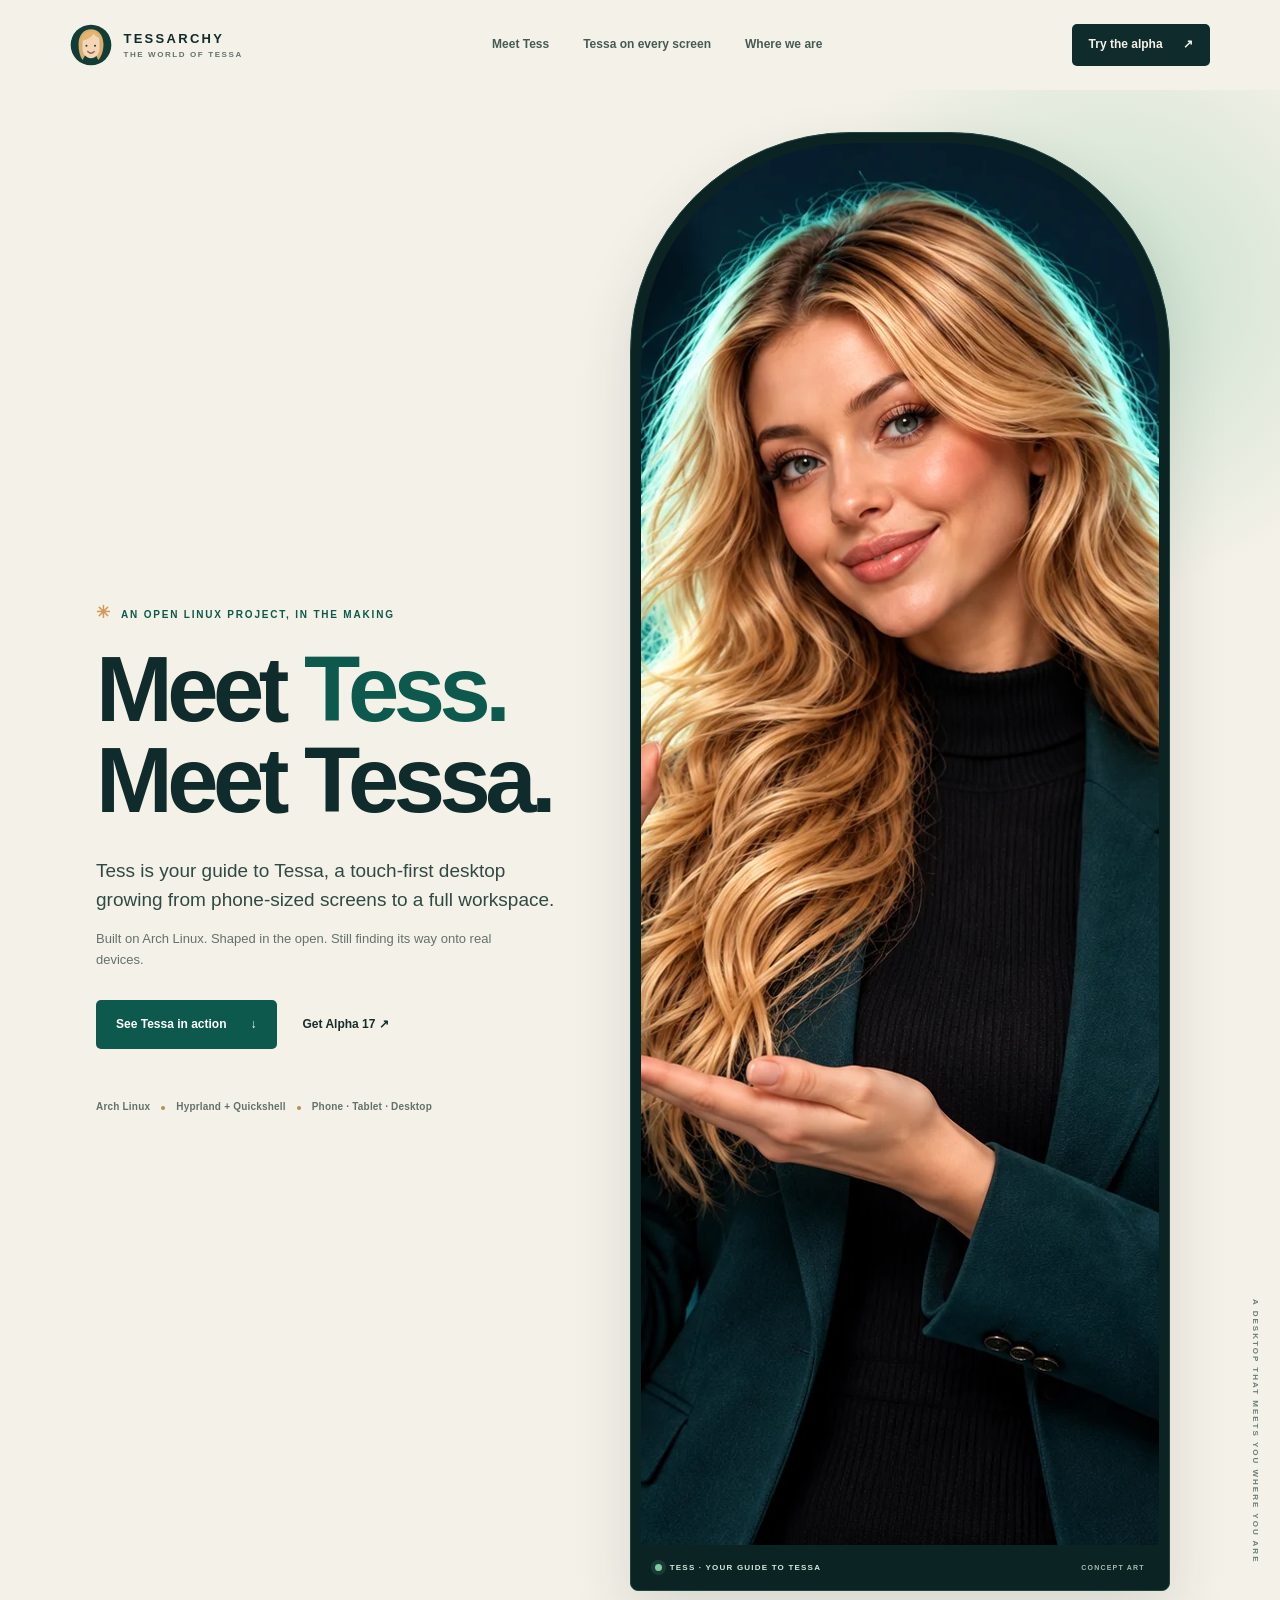
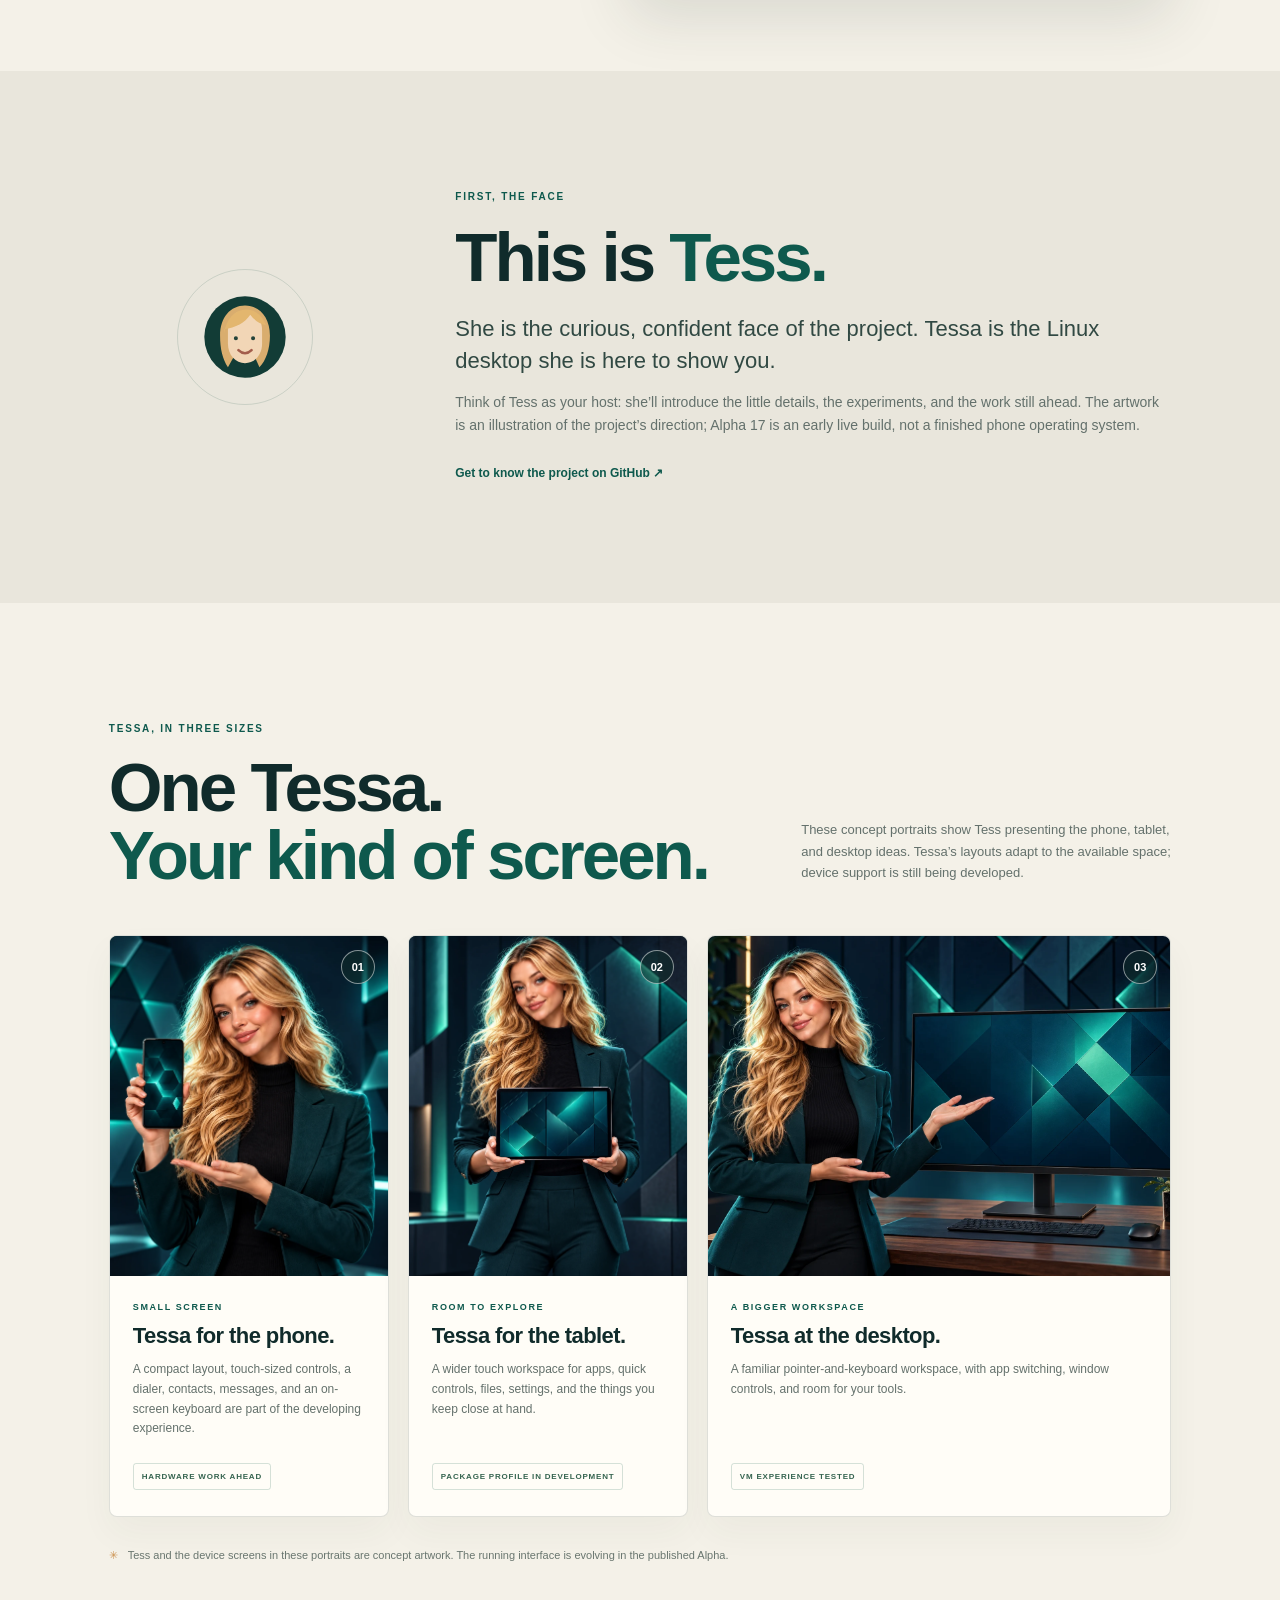
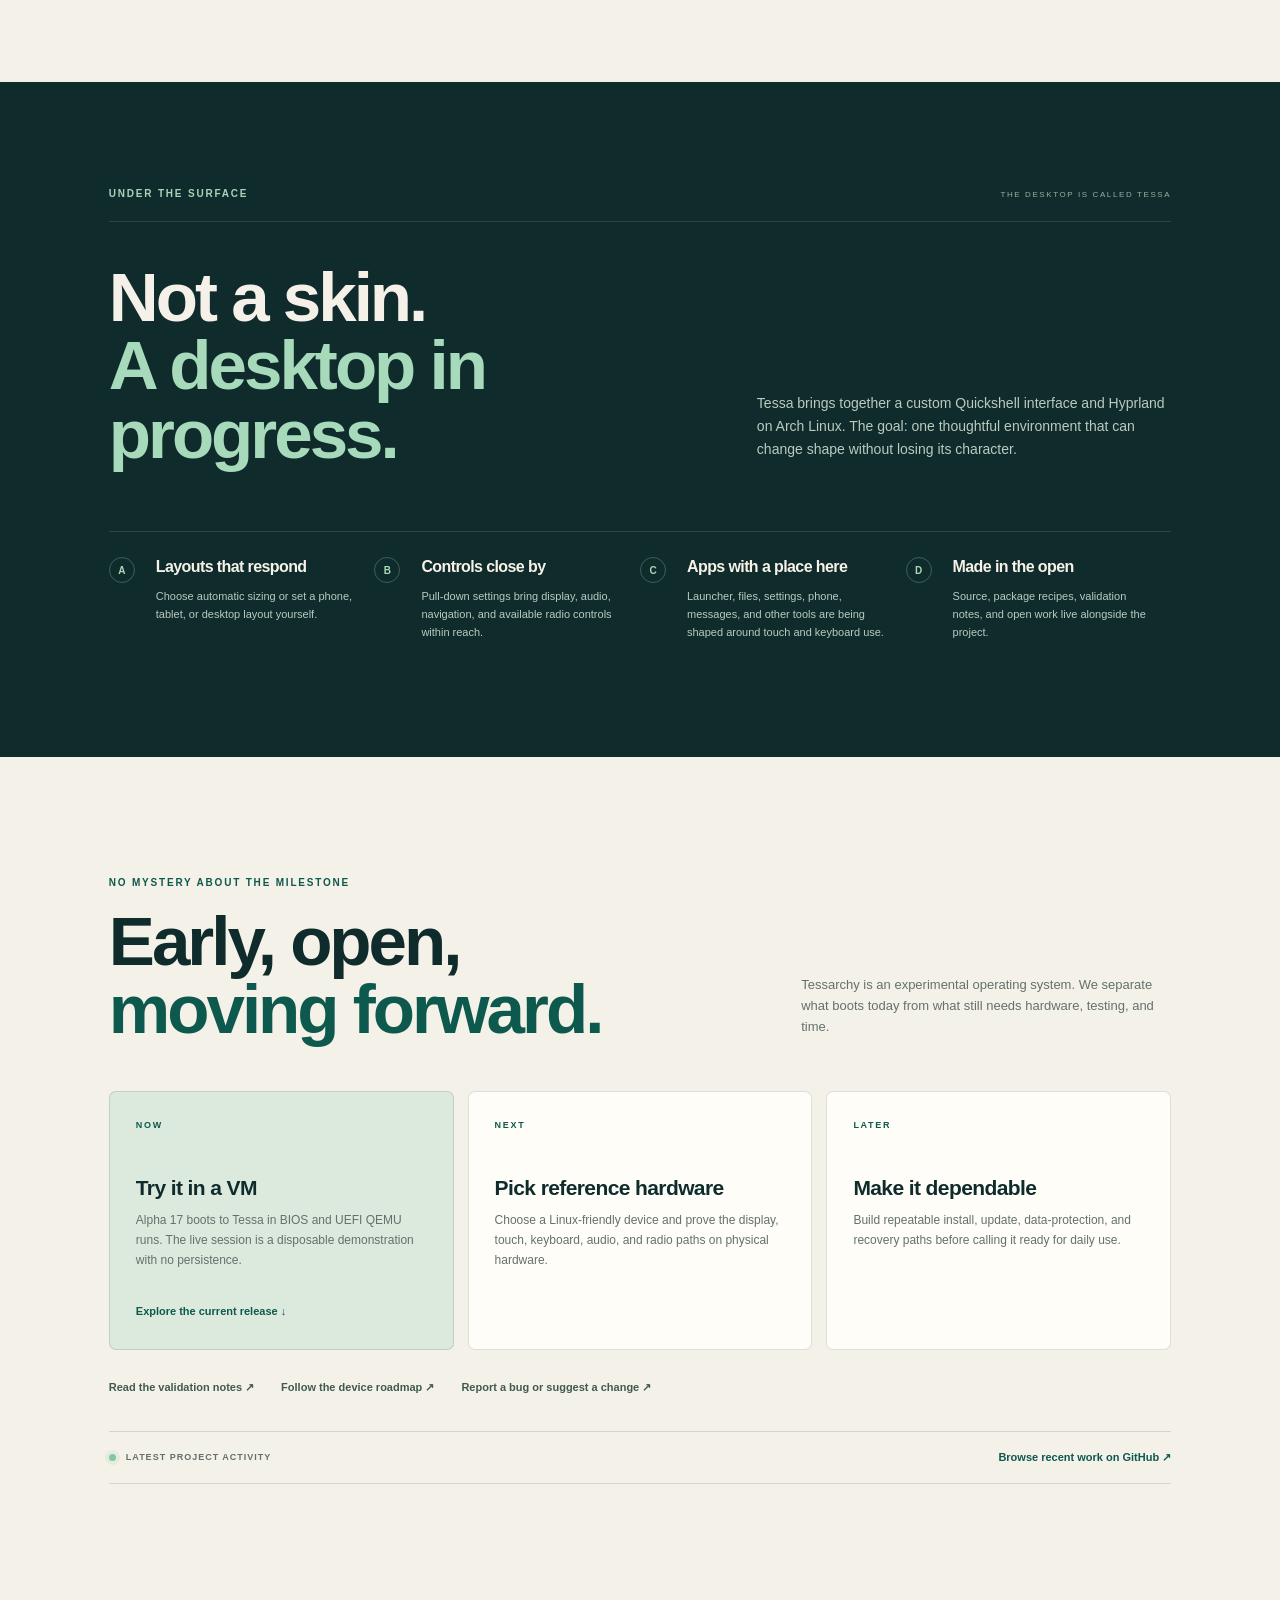
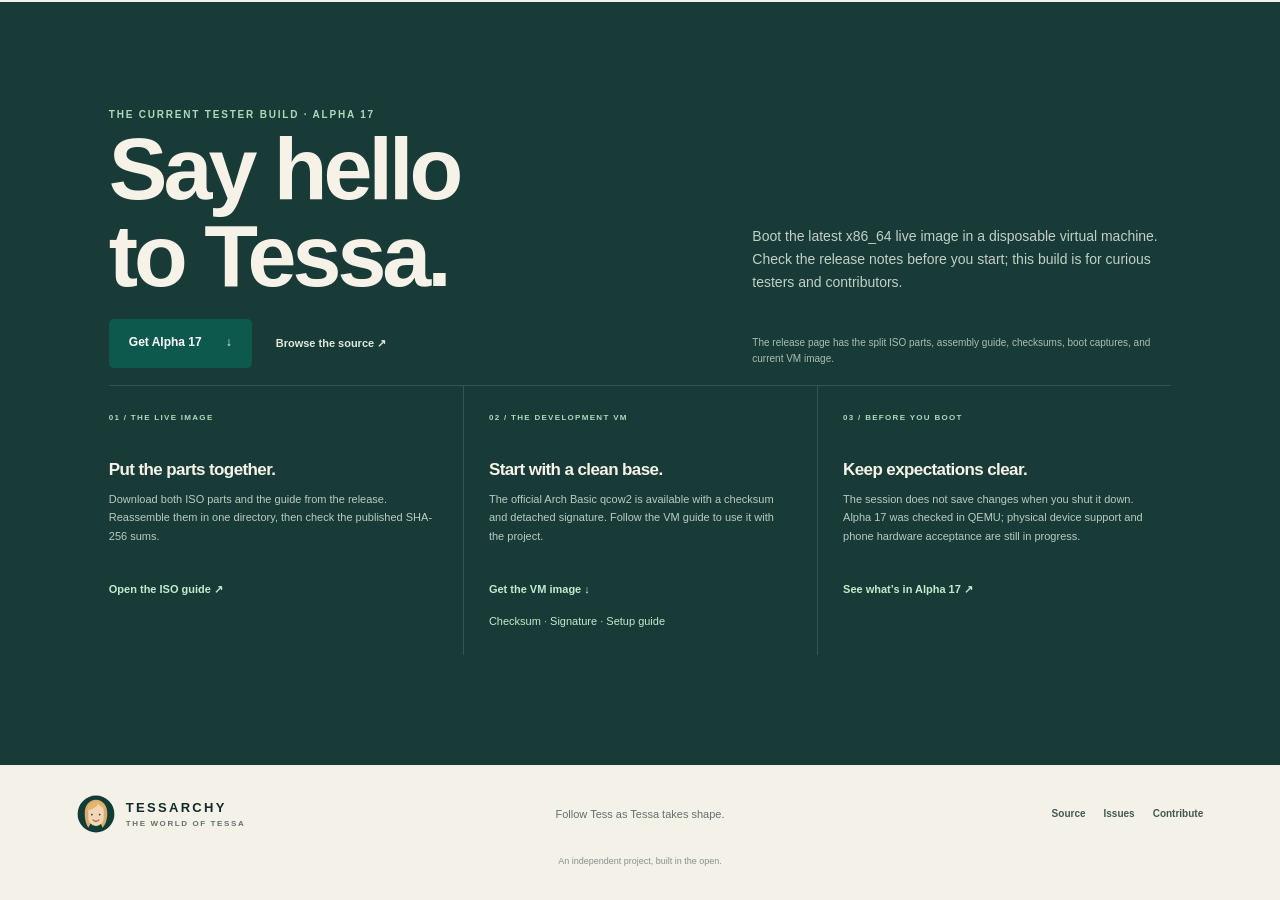
==== commit a0f16cf3: "Recenter website around Tess and Tessa" ====
--- a/website/index.html
+++ b/website/index.html
@@ -1,70 +1,143 @@
 <!doctype html>
 <html lang="en">
 <head>
-<meta charset="utf-8"><meta name="viewport" content="width=device-width,initial-scale=1">
-<meta name="theme-color" content="#09151e"><meta name="description" content="Tessarchy is an experimental touch-first Arch Linux experience. Meet Quiet Edge, the Tessa shell, and a workspace that adapts to your screen.">
-<title>Tessarchy — A quieter kind of Linux.</title>
-<link rel="canonical" href="https://thediamondsaint.github.io/tessarchy/">
-<meta property="og:type" content="website"><meta property="og:site_name" content="Tessarchy"><meta property="og:title" content="Tessarchy · From prototype to device"><meta property="og:description" content="Explore Quiet Edge: glass navigation, a mobile PIN login, real VM screenshots, a tester ISO, and the roadmap to a working handheld."><meta property="og:url" content="https://thediamondsaint.github.io/tessarchy/"><meta property="og:image" content="https://thediamondsaint.github.io/tessarchy/assets/desktop-home.png?v=20261019-refresh"><meta property="og:image:width" content="1280"><meta property="og:image:height" content="800"><meta property="og:image:alt" content="Actual Tessarchy development VM running the Quiet Edge desktop layout">
-<meta name="twitter:card" content="summary_large_image"><meta name="twitter:title" content="Tessarchy · From prototype to device"><meta name="twitter:description" content="A touch-first Arch Linux prototype. Real screenshots, a tester ISO, and a milestone roadmap to a handheld device."><meta name="twitter:image" content="https://thediamondsaint.github.io/tessarchy/assets/desktop-home.png?v=20261019-refresh">
-<link rel="icon" href="assets/tessarchy-mark.svg" type="image/svg+xml"><link rel="stylesheet" href="style.css"><script src="app.js?v=20261023-alpha17" defer></script>
+  <meta charset="utf-8">
+  <meta name="viewport" content="width=device-width, initial-scale=1">
+  <meta name="theme-color" content="#102b2b">
+  <meta name="description" content="Meet Tess, the friendly face of Tessa: a touch-first Linux desktop in development for phones, tablets, and desktop screens.">
+  <title>Tessarchy — Meet Tess. Explore Tessa.</title>
+  <link rel="canonical" href="https://thediamondsaint.github.io/tessarchy/">
+  <link rel="icon" href="assets/tess-mark.svg" type="image/svg+xml">
+  <meta property="og:type" content="website">
+  <meta property="og:site_name" content="Tessarchy">
+  <meta property="og:title" content="Tessarchy — Meet Tess. Explore Tessa.">
+  <meta property="og:description" content="An independent Arch-based desktop project taking shape across phone, tablet, and desktop.">
+  <meta property="og:url" content="https://thediamondsaint.github.io/tessarchy/">
+  <meta property="og:image" content="https://thediamondsaint.github.io/tessarchy/assets/tess-social.jpg">
+  <meta property="og:image:width" content="1122">
+  <meta property="og:image:height" content="1402">
+  <meta property="og:image:alt" content="Tess presenting a phone in a dark teal studio.">
+  <meta name="twitter:card" content="summary_large_image">
+  <meta name="twitter:title" content="Tessarchy — Meet Tess. Explore Tessa.">
+  <meta name="twitter:description" content="Meet Tess, the friendly face of Tessa, an experimental touch-first Linux desktop.">
+  <meta name="twitter:image" content="https://thediamondsaint.github.io/tessarchy/assets/tess-social.jpg">
+  <link rel="stylesheet" href="style.css?v=20261023-tess">
+  <script src="app.js?v=20261023-tess" defer></script>
 </head>
 <body>
-<a class="skip" href="#main">Skip to content</a>
-<header class="nav"><a class="wordmark" href="#"><img src="assets/tessarchy-mark.svg" alt="" width="30" height="30">TESSARCHY</a><nav aria-label="Main navigation"><a href="#experience">Experience</a><a href="#development">Development</a><a href="#roadmap">Roadmap</a><a href="https://github.com/thediamondsaint/tessarchy">GitHub ↗</a></nav><a class="button small" href="#download">Try the alpha <span>↗</span></a></header>
-<main id="main">
-<section class="hero">
-<div class="hero-copy"><p class="eyebrow"><span class="pulse"></span> INDEPENDENT. OPEN SOURCE. TAKING SHAPE.</p><h1>A quieter<br>kind of <em>Linux.</em></h1><p class="lead">Your space, from pocket to desktop.<br>A touch-first Arch experience, shaped around you.</p><div class="actions"><a class="button primary" href="#experience">Meet Quiet Edge <span>↓</span></a><a class="text-link" href="#download">Get the tester ISO ↗</a></div><p class="hero-note">Arch Linux <span> / </span> Hyprland <span> / </span> Tessa</p></div>
-<div class="hero-art"><div class="orbit orbit-one"></div><div class="orbit orbit-two"></div><div class="phone"><img src="assets/phone-home.png?v=20261019-refresh" alt="Real Tessarchy VM screenshot showing the Quiet Edge home screen" width="390" height="844" fetchpriority="high"></div><div class="glass-tag"><img src="assets/tessarchy-mark.svg" alt="" width="28" height="28"><div>Quiet Edge<span>A little less noise. A lot more space.</span></div></div><span class="art-caption">ACTUAL DEVELOPMENT VM · PHONE LAYOUT</span></div>
-</section>
-<div class="section-rule"><span>01 / THE EXPERIENCE</span><span>DESIGNED TO GET OUT OF YOUR WAY</span></div>
-<section id="experience" class="experience">
-<div class="section-intro"><h2>Room to breathe.<br><em>Space to move.</em></h2><p>Shallow glass. Precise icons. A floating dock that keeps navigation close. Quiet Edge brings a consistent, considered shape to the Tessa shell.</p></div>
-<div class="feature-grid"><article class="switcher-feature"><div class="feature-copy"><p class="eyebrow">IN THE DEVELOPMENT BUILD</p><h3>Find your flow.</h3><p>Swipe through overlapping app cards with real window previews, app icons and names. Tap to return; swipe up or double-click with a mouse to close immediately. Alt+Tab opens a compact row of app icons for keyboard switching.</p><div class="key-row"><kbd>Alt</kbd><span>+</span><kbd>Tab</kbd><span>Quick keyboard switching.</span></div></div><button class="shot-button switcher-shot" data-image="assets/phone-switcher.png?v=20261019-refresh" aria-label="Enlarge app switcher screenshot"><img src="assets/phone-switcher.png?v=20261019-refresh" alt="Tessa glass card app switcher in the development VM" width="390" height="844" loading="lazy"></button></article><article class="settings-feature"><p class="eyebrow">MAKE IT YOURS</p><h3>Small details.<br>Your decisions.</h3><p>Choose a layout, adjust the glass, change your accent, or reduce motion. Settings stay with your session.</p><button class="shot-button settings-shot" data-image="assets/phone-settings.png?v=20261019-refresh" aria-label="Enlarge settings screenshot"><img src="assets/phone-settings.png?v=20261019-refresh" alt="Tessarchy settings with automatic, phone, tablet and desktop layouts" width="390" height="844" loading="lazy"></button></article><article class="controls-feature"><div class="feature-copy"><p class="eyebrow">PULL DOWN. TUNE IN.</p><h3>A few essentials.<br>Always within reach.</h3><p>Pull down the central status-bar handle for glass radio switches, volume, and layout controls. The close handle stays within reach while you scroll. Choose Auto, Phone, Tablet, or Desktop without leaving the panel. Airplane mode controls detected radios together; Wi-Fi, Bluetooth and cellular have their own switches.</p><p>Unavailable hardware and permission limits stay visible. Development source now includes Bluetooth adapter discovery and connections to already-paired devices. Wi-Fi network selection remains planned; physical radio acceptance is still pending.</p></div><button class="shot-button controls-shot" data-image="assets/phone-controls.png?v=20261019-refresh" aria-label="Enlarge quick controls screenshot"><img src="assets/phone-controls.png?v=20261019-refresh" alt="Actual VM pull-down quick controls with layout selection and unavailable radio hardware" width="390" height="844" loading="lazy"></button></article></div>
-</section>
-<section class="adaptive"><div class="section-intro"><div><p class="eyebrow">ONE SHELL. EVERY SCREEN.</p><h2>Grows with<br><em>your workspace.</em></h2></div><p>Tessa detects the logical display size and chooses a phone, tablet, or desktop layout. Keep it automatic, or choose your own mode.</p></div><div class="mode-tabs" role="tablist" aria-label="Display layouts"><button role="tab" aria-selected="true" aria-controls="layout-preview" id="tab-phone" data-mode="phone" tabindex="0">Phone</button><button role="tab" aria-selected="false" aria-controls="layout-preview" id="tab-tablet" data-mode="tablet" tabindex="-1">Tablet</button><button role="tab" aria-selected="false" aria-controls="layout-preview" id="tab-desktop" data-mode="desktop" tabindex="-1">Desktop</button></div><div id="layout-preview" role="tabpanel" aria-labelledby="tab-phone" class="layout-preview phone-mode"><button class="shot-button" data-image="assets/phone-home.png?v=20261019-refresh" aria-label="Enlarge layout screenshot"><img id="layout-image" src="assets/phone-home.png?v=20261019-refresh" alt="Phone layout in the Tessarchy development VM" width="390" height="844" loading="lazy"></button><div class="layout-caption"><span id="layout-label">PHONE / 390 × 844</span><span>REAL VM CAPTURE · DEVELOPMENT BUILD</span></div><button id="layout-controls-shot" class="button" data-image="assets/phone-controls.png?v=20261019-refresh" data-alt="Phone pull-down controls in the development VM">View quick controls ↗</button></div></section>
-<div class="section-rule"><span>02 / OUT IN THE OPEN</span><span>PROGRESS, WITHOUT THE GUESSWORK</span></div>
-<section id="development" class="development"><div class="section-intro"><h2>Built in public.<br><em>Still becoming.</em></h2><p>Tessarchy is an early prototype. Here is what exists today, what you can test, and where we are headed.</p></div><div class="status-columns"><article><span class="status-label available">DEVELOPMENT BUILD</span><h3>The foundation is here.</h3><ul><li>Quiet Edge glass bars and floating navigation</li><li>Pull-down radio switches and airplane mode</li><li>Stacked phone Recents and an icon-only Alt+Tab switcher</li><li>Automatic layouts and saved preferences</li><li>Animated cube branding and reduced motion</li><li>Immediate Recents dismissal; confirmed session exit</li><li>Phone PIN login verified through greetd/PAM in the VM</li><li>Phone, contacts/photos and SMS dock apps</li><li>VoidRing sound selection and SIM/eSIM options</li><li>Bluetooth discovery and already-paired device actions</li><li>Guarded media, audio-device and screenshot controls</li><li>VM-tested touchscreen gestures and audio output switching</li><li>Installer and in-place package update tooling</li><li>Battery and supported power-profile controls</li></ul></article><article><span class="status-label testing">ALPHA 17 · TESTER RELEASE</span><h3>A place to start.</h3><p>Alpha 17 brings the current Tessarchy app suite, installer and update tools into a single live image. It boots to the desktop in BIOS and UEFI QEMU checks. The live session is not persistent; keep a physical keyboard available.</p><p>The release also includes a fresh, signed Arch Basic VM disk and SHA-256 files. Find the image and ISO assembly instructions below.</p></article><article><span class="status-label planned">ON THE HORIZON</span><h3>The next edges.</h3><ul><li>Customizable navigation gestures</li><li>Further on-screen keyboard and application integration</li><li>Touch-friendly default applications</li><li>Reference hardware selection and architecture bring-up</li><li>Calling, messaging and modem research</li></ul><p class="muted">Phone hardware, cellular service and WebUSB flashing are investigation work.</p></article></div><div class="project-links"><a href="https://github.com/thediamondsaint/tessarchy/blob/main/AGENT-README.md">Agent task board ↗</a><a href="https://github.com/thediamondsaint/tessarchy/blob/main/docs/testing.md">Read the validation record ↗</a><a href="https://github.com/thediamondsaint/tessarchy/blob/main/Operation-TESSARCHY.md">Explore Operation Tessarchy ↗</a><a href="https://github.com/thediamondsaint/tessarchy/issues">Report a finding ↗</a></div><div class="update-row"><span><i class="pulse"></i> REPOSITORY UPDATE</span><a id="commit-link" href="https://github.com/thediamondsaint/tessarchy/commits/main"><span id="commit-message">See the latest development activity</span> ↗</a></div></section>
-<section id="latest" class="latest">
-<div class="section-intro"><div><p class="eyebrow">LATEST DEVELOPMENT · ALPHA 17</p><h2>More than<br><em>a new look.</em></h2></div><p>Alpha 17 brings the current Tessarchy app suite, installer and update tools into a single live image. Recent fixes cover app lifetime, honest status reporting, desktop spacing, on-screen keyboard gestures and placement, and safe runtime generations for updates.</p></div>
-<div class="evidence-grid">
-<article><a class="boot-shot" href="https://github.com/thediamondsaint/tessarchy/releases/download/v0.1.0-alpha.17/boot-uefi.png"><img src="https://github.com/thediamondsaint/tessarchy/releases/download/v0.1.0-alpha.17/boot-uefi.png" alt="Alpha 17 booted to the Tessarchy desktop in a UEFI QEMU virtual machine" width="1280" height="800" loading="lazy"></a><span class="status-label available">BIOS + UEFI · QEMU</span><h3>Booted and captured.</h3><p>Both firmware checks reached the running Tessarchy desktop. The release page includes full captures, logs and checksums.</p><a class="text-link" href="https://github.com/thediamondsaint/tessarchy/releases/download/v0.1.0-alpha.17/boot-bios.png">View BIOS capture ↗</a></article>
+  <a class="skip" href="#main">Skip to the page</a>
+  <header class="site-header">
+    <a class="brand" href="#top" aria-label="Tessarchy home">
+      <img src="assets/tess-mark.svg" width="42" height="42" alt="">
+      <span>TESSARCHY<small>THE WORLD OF TESSA</small></span>
+    </a>
+    <nav aria-label="Main navigation">
+      <a href="#meet-tess">Meet Tess</a>
+      <a href="#devices">Tessa on every screen</a>
+      <a href="#progress">Where we are</a>
+    </nav>
+    <a class="nav-cta" href="#download">Try the alpha <span aria-hidden="true">↗</span></a>
+  </header>
 
-<article><button class="shot-button" data-image="assets/phone-contacts.png?v=20261019-refresh" aria-label="Enlarge the Phone contacts app"><img src="assets/phone-contacts.png?v=20261019-refresh" alt="Actual Phone contacts page with a synthetic demo contact and imported Tessarchy-logo photo" width="390" height="844" loading="lazy"></button><h3>Your people, close.</h3><p>Phone and Messages join the glass dock. A native keypad, call controls, searchable contacts and private photos share the Quiet Edge theme.</p><a class="text-link" href="assets/phone-dialer.png?v=20261019-refresh">View the dialer ↗</a></article>
-<article><button class="shot-button" data-image="assets/desktop-messages.png?v=20261019-refresh" aria-label="Enlarge desktop Messages"><img src="assets/desktop-messages.png?v=20261019-refresh" alt="Actual desktop Messages layout with two columns and an empty composer; cellular service is unavailable in this VM" width="1280" height="800" loading="lazy"></button><h3>A little more connected.</h3><p>SMS conversations adapt from one column on phones to two on desktop. ModemManager supplies the cellular backend, SIM detection and supported device controls. Hardware acceptance is the next step.</p><a class="text-link" href="assets/phone-messages.png?v=20261019-refresh">View phone Messages ↗</a></article>
-<article><button class="shot-button" data-image="assets/phone-sounds.png?v=20261019-refresh" aria-label="Enlarge ringtone settings"><img src="assets/phone-sounds.png?v=20261019-refresh" alt="Actual glass sound settings with the supplied VoidRing tones, preview controls and MP3 import" width="390" height="844" loading="lazy"></button><h3>Make it sound like you.</h3><p>Five VoidRing tracks, saved ringtone and alert choices, previews and a glass file browser. SIM and eSIM settings sit beside the connection controls.</p><a class="text-link" href="assets/phone-cellular.png?v=20261019-refresh">View SIM &amp; eSIM options ↗</a></article>
+  <main id="main">
+    <section class="hero" id="top">
+      <div class="hero-copy">
+        <p class="kicker"><span class="spark" aria-hidden="true">✳</span> AN OPEN LINUX PROJECT, IN THE MAKING</p>
+        <h1>Meet <em>Tess.</em><br>Meet Tessa.</h1>
+        <p class="hero-lede">Tess is your guide to Tessa, a touch-first desktop growing from phone-sized screens to a full workspace.</p>
+        <p class="hero-detail">Built on Arch Linux. Shaped in the open. Still finding its way onto real devices.</p>
+        <div class="hero-actions">
+          <a class="button button-bright" href="#devices">See Tessa in action <span aria-hidden="true">↓</span></a>
+          <a class="alpha-link" href="#download">Get Alpha 17 <span aria-hidden="true">↗</span></a>
+        </div>
+        <div class="hero-facts"><span>Arch Linux</span><i></i><span>Hyprland + Quickshell</span><i></i><span>Phone · Tablet · Desktop</span></div>
+      </div>
+      <figure class="hero-portrait">
+        <img src="assets/tess-phone.webp" alt="Tess, a blonde woman in a dark teal jacket, presenting a phone with a geometric screen." width="1122" height="1402" fetchpriority="high">
+        <figcaption><span class="tess-dot" aria-hidden="true"></span> TESS · YOUR GUIDE TO TESSA <span class="art-note">CONCEPT ART</span></figcaption>
+      </figure>
+      <div class="hero-side-note" aria-hidden="true">A DESKTOP THAT MEETS YOU WHERE YOU ARE</div>
+    </section>
 
-<article><button class="shot-button" data-image="assets/live-launcher.png?v=20261019-refresh" aria-label="Enlarge the live tablet-pilot app picker"><img src="assets/live-launcher.png?v=20261019-refresh" alt="Fresh UEFI boot of the Alpha 15 mirror development ISO showing the curated main-app picker" width="1280" height="800" loading="lazy"></button><span class="status-label testing">INTEL / AMD TABLET PILOT</span><h3>Beyond the VM.</h3><p>This earlier capture shows the Alpha 15 tablet-pilot image. The tablet package profile adds firmware, Wi-Fi and Bluetooth tools, audio, the on-screen keyboard, Files, Text Editor, document and image viewers, media playback and Calculator.</p><p>The app picker now keeps one primary app per role and leaves background helpers out. Install onto an existing Arch system using the tablet guide; storage setup and physical-device acceptance stay explicit.</p><a class="text-link" href="https://github.com/thediamondsaint/tessarchy/blob/main/docs/tablet-install.md">Tablet install and acceptance guide ↗</a></article>
-<article><button class="shot-button" data-image="assets/desktop-audio.png?v=20261019-refresh" aria-label="Enlarge tested VM audio controls"><img src="assets/desktop-audio.png?v=20261019-refresh" alt="Actual software-display VM with two detected audio outputs and the fixed quick-controls close handle" width="1280" height="800" loading="lazy"></button><h3>Touch. Tune. Test.</h3><p>A dedicated pull-down handle, grouped dock shortcuts and a close handle that stays visible. Real virtual-touch gestures exercise scrolling, audio output selection, mute and volume.</p><p>The accepted VM profile keeps software display rendering and KVM CPU acceleration, with sound and multitouch enabled. Less idle polling reduces background work when hardware is absent.</p><a class="text-link" href="https://github.com/thediamondsaint/tessarchy/blob/main/docs/vm.md">Set up the development VM ↗</a></article>
-<article><video controls muted playsinline preload="metadata" poster="assets/power-on-poster.png" width="480" height="480" aria-label="Supplied eight-second Tessarchy power-on animation"><source src="assets/power-on.mp4" type="video/mp4"></video><h3>A new power-on sequence.</h3><p>The supplied eight-second animation now drives the Plymouth theme. The package plays it once, keeps its square composition on phone and tablet displays, then holds the final frame until startup finishes.</p><p>The video was observed in diskless BIOS and UEFI live boots. Physical-tablet acceptance is recorded separately.</p><a class="text-link" href="assets/power-on.mp4" download>Download the animation MP4 ↓</a><br><a class="text-link" href="assets/tablet-startup.png">View the actual UEFI startup frame ↗</a></article>
-<article><button class="shot-button" data-image="assets/phone-login.png?v=20261019-refresh" aria-label="Enlarge real phone login screenshot"><img src="assets/phone-login.png?v=20261019-refresh" alt="Actual greetd phone login in the VM, with a glass numeric keypad and four empty PIN dots" width="390" height="844" loading="lazy"></button><h3>A familiar way in.</h3><p>Four-digit account-password sign-in through greetd and PAM. Wrong-PIN rejection, successful sign-in, and return to the greeter were tested in the development VM. The greeter authenticates a new session.</p><a class="text-link" href="https://github.com/thediamondsaint/tessarchy/blob/main/docs/phone-login.md">Read the login validation ↗</a></article>
-<article><button class="shot-button" data-image="assets/phone-bluetooth.png?v=20261019-refresh" aria-label="Enlarge Bluetooth controls screenshot"><img src="assets/phone-bluetooth.png?v=20261019-refresh" alt="Actual development VM Bluetooth panel reporting that no adapter is available" width="390" height="844" loading="lazy"></button><h3>Connected, with care.</h3><p>Bluetooth controls handle missing adapters. The VM now has two audio outputs, with real signal capture, touch output selection, mute and volume checks completed. Media playback and private screenshots remain separate acceptance work.</p><a class="text-link" href="https://github.com/thediamondsaint/tessarchy/blob/main/docs/pr-triage.md">See the contributor integration record ↗</a></article>
-<article><button class="shot-button" data-image="assets/phone-login-home.png?v=20261019-refresh" aria-label="Enlarge authenticated home screenshot"><img src="assets/phone-login-home.png?v=20261019-refresh" alt="Tessa home after a successful real PAM login in the development VM" width="390" height="844" loading="lazy"></button><h3>Back to your space.</h3><p>The greeter and desktop now start through the supported Hyprland launcher. The tested user session reports no configuration errors or launcher warnings. Physical device support remains a separate milestone.</p><a class="text-link" href="https://github.com/thediamondsaint/tessarchy/pull/25">View the merged login work ↗</a></article>
-</div>
-<p class="evidence-note">Actual VM captures, not hardware mockups. Expand an image to inspect or download it. The screenshot pack includes {{SCREENSHOT_COUNT}} published captures.</p>
-</section>
-<section id="roadmap" class="roadmap-section">
-<div class="section-intro"><div><p class="eyebrow">THE PATH TO SOMETHING YOU CAN HOLD</p><h2>From prototype<br><em>to device.</em></h2></div><p>Start with one supported device. Prove each milestone before widening support. The phone path adds modem, calling and messaging validation to the tablet foundation.</p></div>
-<div class="roadmap-grid"><button class="shot-button roadmap-shot" data-image="assets/tessarchy-device-roadmap.png" aria-label="Enlarge the Tessarchy device roadmap"><img src="assets/tessarchy-device-roadmap.png" alt="Tessarchy roadmap from a VM prototype through six planned milestones to a working phone or tablet; concept device renders are labelled" width="1024" height="1536" loading="lazy"></button><div class="roadmap-copy"><span class="status-label available">NOW: VM PROTOTYPE</span><h3>Six gates.<br>One tangible goal.</h3><ol><li>Stabilize the shell, navigation and touch experience.</li><li>Select Linux-compatible reference hardware.</li><li>Boot a usable native session on that device.</li><li>Validate tablet features, then the phone-specific requirements.</li><li>Prove enrollment, updates, data protection and recovery.</li><li>Run a daily-use pilot with a repeatable image and guide.</li></ol><p>Current milestone: the VM prototype. The roadmap’s concept phone and tablet illustrate the hardware target; the screenshots show the running development session.</p><a class="button" href="assets/tessarchy-device-roadmap.png" download>Download the roadmap <span>↓</span></a></div></div>
-</section>
-<section id="press-kit" class="press-kit"><div class="section-intro"><div><p class="eyebrow">READY TO SHARE</p><h2>Give the group<br><em>the whole picture.</em></h2></div><p>Share the site, the roadmap and the actual development captures. The official logo kit includes transparent sizes, vector formats and a spinning animated GIF.</p></div><div class="share-panel"><img class="brand-mark" src="assets/tessarchy-mark.svg" alt="Official mint Tessarchy geometric logo" width="120" height="120"><div><h3>Tessarchy · Quiet Edge</h3><p>A touch-first Arch Linux prototype, moving from VM to handheld. Explore the mobile shell, real PIN login, tester ISO and hardware roadmap.</p><div class="actions"><button class="button primary" id="share-project" type="button">Share project ↗</button><a class="button" href="https://github.com/thediamondsaint/tessarchy/releases/download/brand-kit-20261017/Tessarchy-Official-Logo-Kit.zip">Official logo ZIP ↓</a><a class="text-link" href="https://github.com/thediamondsaint/tessarchy/releases/download/brand-kit-20261017/tessarchy-logo-3d-spin-512.gif">Spinning logo GIF ↓</a><a class="text-link" href="assets/screenshots.zip" download>Screenshot pack ↓</a></div><p id="share-status" role="status" aria-live="polite"></p><a class="text-link" href="https://thediamondsaint.github.io/tessarchy/">thediamondsaint.github.io/tessarchy/</a></div></div></section>
-<section id="download" class="download">
-  <img src="assets/tessarchy-mark.svg" alt="" width="68" height="68">
-  <p class="eyebrow">ALPHA 17 · BUILT 23 OCTOBER 2026</p>
-  <h2>Boot the latest<br><em>Tessarchy build.</em></h2>
-  <p>A verified x86_64 tester image, current boot evidence, and a signed Arch VM base disk. Try it in a disposable virtual machine.</p>
-  <div class="actions"><a id="release-link" class="button primary" href="https://github.com/thediamondsaint/tessarchy/releases/tag/v0.1.0-alpha.17">Download Alpha 17 <span>↓</span></a><a class="button" href="https://github.com/thediamondsaint/tessarchy">View source <span>↗</span></a></div>
-  <p class="release-note" id="release-note">ISO assembly instructions, SHA-256 checksums, VM signatures and BIOS/UEFI evidence are on the release page.</p>
-  <div class="download-grid">
-    <article><span class="status-label testing">LIVE ISO</span><h3>Assemble the image.</h3><p>Download both `.part` files and `DOWNLOAD-ISO.md` from the release. In their directory, run:</p><pre><code>cat tessarchy-0.1.0-20261023-x86_64.iso.part??? &gt; tessarchy-0.1.0-20261023-x86_64.iso
-sha256sum -c SHA256SUMS</code></pre><p>The checksum file verifies both parts and the complete ISO.</p><a class="text-link" href="https://github.com/thediamondsaint/tessarchy/releases/download/v0.1.0-alpha.17/DOWNLOAD-ISO.md">Read the ISO instructions ↗</a></article>
-    <article><span class="status-label available">VM BASE IMAGE</span><h3>Run it in Arch.</h3><p>Download the official Arch Basic qcow2, then verify it before using the development VM launcher.</p><a id="vm-image-link" class="button" href="https://github.com/thediamondsaint/tessarchy/releases/download/v0.1.0-alpha.17/Arch-Linux-x86_64-basic-20261015.611680.qcow2">Download Arch VM image ↓</a><p class="vm-assets"><a id="vm-checksum-link" href="https://github.com/thediamondsaint/tessarchy/releases/download/v0.1.0-alpha.17/Arch-Linux-x86_64-basic-20261015.611680.qcow2.SHA256">SHA-256</a><span> · </span><a id="vm-signature-link" href="https://github.com/thediamondsaint/tessarchy/releases/download/v0.1.0-alpha.17/Arch-Linux-x86_64-basic-20261015.611680.qcow2.sig">Signature</a></p><p>Place it at <code>vm/Arch-Linux-x86_64-basic.qcow2</code>. See the <a href="https://github.com/thediamondsaint/tessarchy/blob/main/docs/vm.md">VM setup guide</a>.</p></article>
-    <article><span class="status-label available">VM VERIFIED</span><h3>The desktop appears.</h3><p>Alpha 17 reached the Tessarchy desktop in both BIOS and UEFI QEMU boots. The check suite passed 270 Python and 138 Qt Quick tests.</p><a class="text-link" href="https://github.com/thediamondsaint/tessarchy/releases/download/v0.1.0-alpha.17/boot-bios.png">BIOS screenshot ↗</a><br><a class="text-link" href="https://github.com/thediamondsaint/tessarchy/releases/download/v0.1.0-alpha.17/boot-uefi.png">UEFI screenshot ↗</a></article>
-  </div>
-  <p class="release-note">The live session has no persistence. It logs into `tess` automatically; keep a physical keyboard available for recovery.</p>
-  <a class="text-link" href="assets/screenshots.zip" download>Download the screenshot pack ↓</a>
-</section>
-</main>
-<footer><a class="wordmark" href="#"><img src="assets/tessarchy-mark.svg" alt="" width="24" height="24">TESSARCHY</a><p>Built with intent. Shared in the open.</p><span id="build-stamp">From the Tessarchy repository</span></footer>
-<dialog id="gallery"><button id="gallery-close" aria-label="Close screenshot">×</button><img id="gallery-image" alt="Enlarged Tessarchy screenshot"><a id="gallery-download" download>Download original ↗</a></dialog>
-</body></html>
+    <section class="welcome section-pad" id="meet-tess">
+      <div class="welcome-mark" aria-hidden="true"><img src="assets/tess-mark.svg" alt="" width="84" height="84"></div>
+      <div class="welcome-copy">
+        <p class="kicker">FIRST, THE FACE</p>
+        <h2>This is <em>Tess.</em></h2>
+        <p class="welcome-lede">She is the curious, confident face of the project. Tessa is the Linux desktop she is here to show you.</p>
+        <p>Think of Tess as your host: she’ll introduce the little details, the experiments, and the work still ahead. The artwork is an illustration of the project’s direction; Alpha 17 is an early live build, not a finished phone operating system.</p>
+        <a class="under-link" href="https://github.com/thediamondsaint/tessarchy">Get to know the project on GitHub <span aria-hidden="true">↗</span></a>
+      </div>
+    </section>
+
+    <section class="devices section-pad" id="devices">
+      <div class="section-heading">
+        <div><p class="kicker">TESSA, IN THREE SIZES</p><h2>One Tessa.<br><em>Your kind of screen.</em></h2></div>
+        <p>These concept portraits show Tess presenting the phone, tablet, and desktop ideas. Tessa’s layouts adapt to the available space; device support is still being developed.</p>
+      </div>
+      <div class="device-grid">
+        <article class="device-card phone-card">
+          <div class="device-image"><img src="assets/tess-phone.webp" alt="Tess presents a phone with an abstract teal tile pattern on its screen." width="1122" height="1402" loading="lazy"><span class="device-number">01</span></div>
+          <div class="device-copy"><p class="card-label">SMALL SCREEN</p><h3>Tessa for the phone.</h3><p>A compact layout, touch-sized controls, a dialer, contacts, messages, and an on-screen keyboard are part of the developing experience.</p><span class="status-pill">HARDWARE WORK AHEAD</span></div>
+        </article>
+        <article class="device-card tablet-card">
+          <div class="device-image"><img src="assets/tess-tablet.webp" alt="Tess holds a tablet with an abstract teal tile pattern on its screen." width="1122" height="1402" loading="lazy"><span class="device-number">02</span></div>
+          <div class="device-copy"><p class="card-label">ROOM TO EXPLORE</p><h3>Tessa for the tablet.</h3><p>A wider touch workspace for apps, quick controls, files, settings, and the things you keep close at hand.</p><span class="status-pill">PACKAGE PROFILE IN DEVELOPMENT</span></div>
+        </article>
+        <article class="device-card desktop-card">
+          <div class="device-image"><img src="assets/tess-desktop.webp" alt="Tess gestures toward a desktop monitor displaying an abstract geometric teal wallpaper." width="1536" height="1024" loading="lazy"><span class="device-number">03</span></div>
+          <div class="device-copy"><p class="card-label">A BIGGER WORKSPACE</p><h3>Tessa at the desktop.</h3><p>A familiar pointer-and-keyboard workspace, with app switching, window controls, and room for your tools.</p><span class="status-pill">VM EXPERIENCE TESTED</span></div>
+        </article>
+      </div>
+      <p class="art-disclaimer"><span aria-hidden="true">✳</span> Tess and the device screens in these portraits are concept artwork. The running interface is evolving in the published Alpha.</p>
+    </section>
+
+    <section class="tessa-section">
+      <div class="tessa-topline"><p class="kicker">UNDER THE SURFACE</p><span>THE DESKTOP IS CALLED TESSA</span></div>
+      <div class="tessa-intro"><h2>Not a skin.<br><em>A desktop in progress.</em></h2><p>Tessa brings together a custom Quickshell interface and Hyprland on Arch Linux. The goal: one thoughtful environment that can change shape without losing its character.</p></div>
+      <div class="feature-list">
+        <article><span class="feature-index">A</span><div><h3>Layouts that respond</h3><p>Choose automatic sizing or set a phone, tablet, or desktop layout yourself.</p></div></article>
+        <article><span class="feature-index">B</span><div><h3>Controls close by</h3><p>Pull-down settings bring display, audio, navigation, and available radio controls within reach.</p></div></article>
+        <article><span class="feature-index">C</span><div><h3>Apps with a place here</h3><p>Launcher, files, settings, phone, messages, and other tools are being shaped around touch and keyboard use.</p></div></article>
+        <article><span class="feature-index">D</span><div><h3>Made in the open</h3><p>Source, package recipes, validation notes, and open work live alongside the project.</p></div></article>
+      </div>
+    </section>
+
+    <section class="progress section-pad" id="progress">
+      <div class="section-heading progress-heading">
+        <div><p class="kicker">NO MYSTERY ABOUT THE MILESTONE</p><h2>Early, open,<br><em>moving forward.</em></h2></div>
+        <p>Tessarchy is an experimental operating system. We separate what boots today from what still needs hardware, testing, and time.</p>
+      </div>
+      <div class="progress-grid">
+        <article class="progress-card progress-now"><span class="progress-index">NOW</span><h3>Try it in a VM</h3><p>Alpha 17 boots to Tessa in BIOS and UEFI QEMU runs. The live session is a disposable demonstration with no persistence.</p><a href="#download">Explore the current release <span aria-hidden="true">↓</span></a></article>
+        <article class="progress-card"><span class="progress-index">NEXT</span><h3>Pick reference hardware</h3><p>Choose a Linux-friendly device and prove the display, touch, keyboard, audio, and radio paths on physical hardware.</p></article>
+        <article class="progress-card"><span class="progress-index">LATER</span><h3>Make it dependable</h3><p>Build repeatable install, update, data-protection, and recovery paths before calling it ready for daily use.</p></article>
+      </div>
+      <div class="progress-links"><a href="https://github.com/thediamondsaint/tessarchy/blob/main/docs/testing.md">Read the validation notes ↗</a><a href="https://github.com/thediamondsaint/tessarchy/blob/main/docs/device-roadmap.md">Follow the device roadmap ↗</a><a href="https://github.com/thediamondsaint/tessarchy/issues">Report a bug or suggest a change ↗</a></div>
+      <div class="latest-commit"><span><i aria-hidden="true"></i> LATEST PROJECT ACTIVITY</span><a id="commit-link" href="https://github.com/thediamondsaint/tessarchy/commits/main"><span id="commit-message">Browse recent work on GitHub</span> ↗</a></div>
+    </section>
+
+    <section class="download-section" id="download">
+      <div class="download-copy">
+        <p class="kicker">THE CURRENT TESTER BUILD · ALPHA 17</p>
+        <h2>Say hello<br>to Tessa.</h2>
+        <p>Boot the latest x86_64 live image in a disposable virtual machine. Check the release notes before you start; this build is for curious testers and contributors.</p>
+        <div class="download-actions"><a class="button button-bright" id="release-link" href="https://github.com/thediamondsaint/tessarchy/releases/tag/v0.1.0-alpha.17">Get Alpha 17 <span aria-hidden="true">↓</span></a><a class="download-source" href="https://github.com/thediamondsaint/tessarchy">Browse the source <span aria-hidden="true">↗</span></a></div>
+        <p class="download-note" id="release-note">The release page has the split ISO parts, assembly guide, checksums, boot captures, and current VM image.</p>
+      </div>
+      <div class="download-details">
+        <article><span class="download-step">01 / THE LIVE IMAGE</span><h3>Put the parts together.</h3><p>Download both ISO parts and the guide from the release. Reassemble them in one directory, then check the published SHA-256 sums.</p><a class="detail-link" href="https://github.com/thediamondsaint/tessarchy/releases/download/v0.1.0-alpha.17/DOWNLOAD-ISO.md">Open the ISO guide ↗</a></article>
+        <article><span class="download-step">02 / THE DEVELOPMENT VM</span><h3>Start with a clean base.</h3><p>The official Arch Basic qcow2 is available with a checksum and detached signature. Follow the VM guide to use it with the project.</p><a class="vm-download" id="vm-image-link" href="https://github.com/thediamondsaint/tessarchy/releases/download/v0.1.0-alpha.17/Arch-Linux-x86_64-basic-20261015.611680.qcow2">Get the VM image ↓</a><p class="verify-links"><a id="vm-checksum-link" href="https://github.com/thediamondsaint/tessarchy/releases/download/v0.1.0-alpha.17/Arch-Linux-x86_64-basic-20261015.611680.qcow2.SHA256">Checksum</a><span> · </span><a id="vm-signature-link" href="https://github.com/thediamondsaint/tessarchy/releases/download/v0.1.0-alpha.17/Arch-Linux-x86_64-basic-20261015.611680.qcow2.sig">Signature</a><span> · </span><a href="https://github.com/thediamondsaint/tessarchy/blob/main/docs/vm.md">Setup guide</a></p></article>
+        <article><span class="download-step">03 / BEFORE YOU BOOT</span><h3>Keep expectations clear.</h3><p>The session does not save changes when you shut it down. Alpha 17 was checked in QEMU; physical device support and phone hardware acceptance are still in progress.</p><a class="detail-link" href="https://github.com/thediamondsaint/tessarchy/releases/tag/v0.1.0-alpha.17">See what’s in Alpha 17 ↗</a></article>
+      </div>
+    </section>
+  </main>
+
+  <footer class="site-footer">
+    <a class="brand footer-brand" href="#top"><img src="assets/tess-mark.svg" width="38" height="38" alt=""><span>TESSARCHY<small>THE WORLD OF TESSA</small></span></a>
+    <p>Follow Tess as Tessa takes shape.</p>
+    <div class="footer-links"><a href="https://github.com/thediamondsaint/tessarchy">Source</a><a href="https://github.com/thediamondsaint/tessarchy/issues">Issues</a><a href="https://github.com/thediamondsaint/tessarchy/blob/main/CONTRIBUTING.md">Contribute</a></div>
+    <span id="build-stamp" class="build-stamp">An independent project, built in the open.</span>
+  </footer>
+</body>
+</html>
--- a/website/style.css
+++ b/website/style.css
@@ -1,21 +1,6 @@
-:root{color-scheme:dark;--bg:#09131c;--ink:#e5f1f0;--mint:#adebd7;--muted:#9caeb6;--line:#aacfc220;--glass:#1d34463b;font-family:Inter,"Segoe UI",Arial,sans-serif;scroll-behavior:smooth}*{box-sizing:border-box}body{margin:0;background:var(--bg);color:var(--ink);font-size:16px;line-height:1.6}a{color:inherit;text-decoration:none}button{font:inherit;color:inherit;cursor:pointer}a:focus-visible,button:focus-visible{outline:2px solid var(--mint);outline-offset:5px}button,a{-webkit-tap-highlight-color:transparent}.skip{position:fixed;top:-100px;background:var(--mint);color:var(--bg);padding:12px;z-index:99}.skip:focus{top:0}.nav{max-width:1440px;margin:auto;min-height:100px;display:flex;align-items:center;justify-content:space-between;gap:24px;padding:20px 6%}.wordmark{display:flex;align-items:center;gap:12px;font-size:14px;font-weight:650;letter-spacing:3px}.nav nav{display:flex;gap:32px;font-size:13px;color:var(--muted)}.nav nav a:hover,.text-link:hover{color:var(--mint)}.button{min-height:48px;padding:13px 22px;display:inline-flex;align-items:center;justify-content:center;gap:28px;background:var(--glass);border:1px solid #c7e8dc30;border-radius:30px;font-size:14px;transition:background .2s,transform .2s}.button:hover{background:#30584e80;transform:translateY(-2px)}.button.primary{background:var(--mint);color:#102922;border:0;font-weight:600}.button.small{font-size:12px;padding:10px 18px}.hero{max-width:1440px;margin:auto;display:grid;grid-template-columns:1.05fr 1fr;min-height:780px;align-items:center;padding:50px 8% 100px;gap:40px;overflow:hidden}.eyebrow{font-size:10px;font-weight:600;letter-spacing:2px;color:var(--mint);display:flex;align-items:center;gap:10px}.pulse{display:inline-block;width:6px;height:6px;border-radius:50%;background:var(--mint);box-shadow:0 0 12px #a9e8d560}h1{font-size:clamp(60px,6.9vw,106px);line-height:1.02;letter-spacing:-6px;font-weight:450;margin:35px 0 28px}em{font-family:Georgia,serif;font-weight:400;color:var(--mint)}.lead{font-size:18px;line-height:1.8;color:var(--muted)}.actions{display:flex;gap:24px;align-items:center;flex-wrap:wrap;margin-top:35px}.text-link{font-size:13px}.hero-note{margin-top:64px;font-size:11px;letter-spacing:1px;color:#93a6b2}.hero-note span{padding:0 15px;color:#45615e}.hero-art{position:relative;display:flex;justify-content:center;align-items:center;min-height:640px}.hero-art:before{content:"";position:absolute;inset:-60px;background:radial-gradient(ellipse,#498b7440,transparent 65%)}.phone{position:relative;width:270px;padding:6px;border-radius:35px;background:linear-gradient(130deg,#9fcebf80,#1e343f,#52776c);box-shadow:30px 40px 100px #0009;transform:rotate(5deg)}.phone img{display:block;width:100%;height:auto;border-radius:29px}.orbit{position:absolute;border:1px solid var(--line);border-radius:50%;width:560px;height:560px}.orbit-two{width:690px;height:690px;opacity:.5}.glass-tag{position:absolute;bottom:56px;left:-4%;display:flex;align-items:center;gap:16px;padding:16px 24px;border-radius:18px;background:linear-gradient(135deg,#345c5366,#162e3b88);border:1px solid #b9e8d633;backdrop-filter:blur(20px);font-size:13px;box-shadow:0 12px 40px #0004}.glass-tag span{display:block;font-size:10px;color:var(--muted);margin-top:3px}.art-caption{position:absolute;bottom:0;letter-spacing:1.3px;font-size:8px;color:#8ba59f}.section-rule{border-block:1px solid var(--line);display:flex;justify-content:space-between;padding:20px 8%;font-size:9px;letter-spacing:1.8px;color:#93a7a9}section:not(.hero){max-width:1440px;margin:auto;padding:100px 8%}.section-intro{display:flex;align-items:end;justify-content:space-between;gap:64px;margin-bottom:48px}h2{font-size:clamp(38px,4.6vw,64px);line-height:1.13;letter-spacing:-2px;font-weight:450;margin:0}.section-intro>p{max-width:380px;font-size:14px;color:var(--muted);margin:0 0 5px}.feature-grid{display:grid;grid-template-columns:1.4fr 1fr;gap:24px}.feature-grid article{border:1px solid var(--line);border-radius:28px;background:radial-gradient(ellipse at bottom,#3c796c26,transparent 65%),#10202b60;overflow:hidden;padding:38px;position:relative}.feature-copy{max-width:290px}h3{font-size:28px;line-height:1.2;letter-spacing:-.8px;font-weight:450;margin:16px 0}.feature-grid p:not(.eyebrow){color:var(--muted);font-size:13px}.key-row{display:flex;gap:6px;align-items:center;margin-top:24px;font-size:11px;color:var(--muted);flex-wrap:wrap}.key-row>span:last-child{flex-basis:100%;margin-top:8px}kbd{border:1px solid #8eafa540;background:#25453e44;border-radius:5px;padding:3px 8px;font-family:inherit}.shot-button{border:0;padding:0;background:none;display:block;max-width:100%;margin:0}.shot-button img{display:block;width:100%;height:auto}.switcher-shot{width:240px;margin:36px auto -90px;border:5px solid #38544b80;border-radius:28px;overflow:hidden;transform:rotate(-4deg);box-shadow:0 20px 50px #0005}.settings-shot{width:220px;margin:32px auto -165px;border:5px solid #38544b80;border-radius:28px;overflow:hidden;transform:rotate(6deg);box-shadow:0 20px 50px #0005}.mode-tabs{display:flex;gap:5px;width:max-content;padding:5px;background:#1e354333;border:1px solid var(--line);border-radius:30px;margin-bottom:30px}.mode-tabs button{background:transparent;border:0;border-radius:25px;padding:12px 24px;font-size:13px;min-height:48px;color:var(--muted)}.mode-tabs button[aria-selected=true]{background:#b4e4d520;color:var(--mint);box-shadow:inset 0 0 0 1px #a9e8d526}.layout-preview{background:radial-gradient(ellipse at bottom,#3f7d6940,transparent 65%),#0d1e28;border:1px solid var(--line);border-radius:28px;padding:40px 30px 20px;min-height:600px;display:flex;align-items:center;justify-content:center;flex-direction:column;gap:32px}.layout-preview .shot-button{border:5px solid #54726755;border-radius:16px;overflow:hidden;box-shadow:0 18px 60px #0007;max-height:520px}.phone-mode .shot-button{width:240px}.tablet-mode .shot-button{width:320px}.desktop-mode .shot-button{width:850px}.layout-caption{width:100%;display:flex;justify-content:space-between;font-size:9px;letter-spacing:1px;color:#8fa9a4}.status-columns{display:grid;grid-template-columns:1fr 1fr 1fr;gap:40px}.status-columns article{border-top:1px solid var(--line);padding-top:25px}.status-columns h3{font-size:23px;margin:20px 0}.status-columns p,.status-columns li{font-size:13px;color:var(--muted)}.status-columns ul{padding-left:16px}.status-columns li{margin:12px 0}.status-label{font-size:9px;letter-spacing:1.6px;display:inline-flex;align-items:center;gap:8px}.status-label:before{content:"";width:5px;height:5px;border-radius:50%;background:currentColor}.available{color:var(--mint)}.testing{color:#e4c798}.planned{color:#bdb6ed}.status-columns .muted{font-size:11px;color:#7e989d}.project-links{display:flex;gap:32px;flex-wrap:wrap;font-size:12px;color:var(--mint);margin-top:36px}.update-row{display:flex;gap:30px;align-items:center;border-block:1px solid var(--line);margin-top:40px;padding:22px 0;font-size:11px}.update-row>span{font-size:9px;letter-spacing:1.3px;flex-shrink:0;display:flex;align-items:center;gap:8px}.update-row a{color:var(--muted);overflow:hidden;text-overflow:ellipsis;white-space:nowrap}section.download{max-width:none;text-align:center;background:radial-gradient(ellipse at bottom,#30665755,transparent 65%);border-top:1px solid var(--line);padding-bottom:100px}.download>img{margin-bottom:24px}.download .eyebrow,.download .actions{justify-content:center}.download h2{margin-top:24px;font-size:clamp(48px,6vw,80px)}.download>p:not(.eyebrow){color:var(--muted);font-size:14px;margin-top:28px}.download .release-note{font-size:11px!important}footer{padding:36px 8%;border-top:1px solid var(--line);display:flex;justify-content:space-between;align-items:center;gap:20px;font-size:10px;color:var(--muted)}footer .wordmark{font-size:10px}dialog{border:1px solid #a9e8d540;border-radius:20px;background:#10212aed;color:var(--ink);max-width:95vw;max-height:94vh;padding:48px 20px 20px;backdrop-filter:blur(18px)}dialog::backdrop{background:#020b10d9;backdrop-filter:blur(8px)}dialog img{display:block;max-width:85vw;max-height:75vh;width:auto;height:auto;margin:auto}#gallery-close{position:absolute;top:0;right:0;width:48px;height:48px;border:0;background:transparent;font-size:26px}#gallery-download{display:block;text-align:center;padding-top:16px;font-size:12px;color:var(--mint)}@media(min-width:1500px){.hero{min-height:850px}}@media(max-width:900px){.nav nav{gap:18px}.hero{padding-inline:6%;gap:10px}.hero-art{transform:scale(.85);margin-inline:-35px}h1{letter-spacing:-4px}.section-intro{gap:32px}.feature-grid{grid-template-columns:1fr 1fr}.feature-grid article{padding:24px}.status-columns{gap:24px}.hero-note span{padding:0 8px}footer{flex-wrap:wrap}}@media(max-width:650px){.nav{min-height:80px;padding-inline:6%}.nav nav{display:none}.wordmark{font-size:11px;letter-spacing:2px}.button.small{font-size:10px;padding:10px 14px;gap:12px}.hero{display:flex;flex-direction:column;padding:45px 7% 25px;gap:10px;align-items:stretch}.hero-copy{position:relative;z-index:1}.eyebrow{font-size:8px;letter-spacing:1.5px}h1{font-size:68px;letter-spacing:-4px;margin-block:25px}.lead{font-size:15px}.actions{gap:20px;margin-top:28px}.hero-note{margin-top:30px}.hero-art{transform:scale(.88);min-height:640px;margin-top:-25px;margin-bottom:-35px}.glass-tag{left:0;bottom:65px}.phone{width:260px}.section-rule{padding:18px 7%;font-size:8px}.section-rule>span:last-child{display:none}section:not(.hero){padding:65px 7%}.section-intro{display:block;margin-bottom:32px}.section-intro>p{margin-top:24px;max-width:none}.feature-grid{grid-template-columns:1fr}.feature-grid article{padding:28px}.switcher-shot{margin-bottom:-80px}.settings-shot{margin-bottom:-170px}.settings-feature{min-height:520px}.mode-tabs button{padding-inline:20px}.layout-preview{padding:24px 16px 16px;min-height:560px}.layout-caption{flex-direction:column;gap:6px;font-size:8px}.layout-preview.desktop-mode{min-height:300px}.layout-preview.tablet-mode{min-height:450px}.tablet-mode .shot-button{width:250px}.status-columns{grid-template-columns:1fr;gap:25px}.status-columns article{padding-top:18px}.project-links{flex-direction:column;gap:16px}.update-row{align-items:start;flex-direction:column;gap:10px}.update-row a{max-width:100%;font-size:10px}footer{padding:28px 7%;flex-direction:column;align-items:start;gap:8px}footer p{margin:0}.download .actions{flex-direction:column}.download .button{min-width:220px}}@media(prefers-reduced-motion:reduce){:root{scroll-behavior:auto}*,*:before,*:after{transition:none!important;animation:none!important}}
 
-.controls-feature{grid-column:1/-1;display:grid;grid-template-columns:1fr 1fr;gap:40px;align-items:center}.controls-feature .feature-copy{max-width:400px}.controls-shot{width:220px;margin:0 auto -140px;border:5px solid #38544b80;border-radius:28px;overflow:hidden;transform:rotate(3deg);box-shadow:0 20px 50px #0005}@media(max-width:650px){.controls-feature{grid-template-columns:1fr;gap:15px}.controls-shot{margin-bottom:-140px}}
-
-.evidence-grid{display:grid;grid-template-columns:repeat(3,minmax(0,1fr));gap:28px}.evidence-grid article{padding:28px;border:1px solid var(--line);border-radius:24px;background:var(--glass)}.evidence-grid .shot-button{max-width:220px;margin:auto;border-radius:18px;overflow:hidden;border:1px solid var(--line)}.evidence-grid h3{font-size:24px;margin-top:28px}.evidence-grid p,.evidence-note,.roadmap-copy p,.share-panel p{font-size:13px;color:var(--muted)}.evidence-note{margin-top:28px}.roadmap-grid{display:grid;grid-template-columns:1.15fr 1fr;gap:56px;align-items:center}.roadmap-shot{border:1px solid var(--line);border-radius:20px;overflow:hidden;box-shadow:0 20px 60px #0005}.roadmap-copy h3{font-size:38px;line-height:1.15;margin-block:24px}.roadmap-copy ol{padding-left:22px;color:var(--muted);font-size:14px}.roadmap-copy li{margin-bottom:20px;padding-left:8px}.share-panel{display:grid;grid-template-columns:140px 1fr;gap:32px;padding:40px;border-radius:28px;border:1px solid var(--line);background:radial-gradient(ellipse at top left,#3f7d6940,transparent 65%),#0d1e28}.brand-mark{width:120px;height:120px;filter:drop-shadow(0 12px 24px #adebd733)}.share-panel .actions{gap:16px;margin-top:24px}.share-panel .text-link{display:inline-flex;align-items:center;min-height:48px}.nav nav a{display:inline-flex;align-items:center;min-height:48px}.project-links a,.download>.text-link,.evidence-grid .text-link{display:inline-flex;align-items:center;min-height:48px}#share-status:empty{display:none}@media(max-width:900px){.evidence-grid{gap:18px}.evidence-grid article{padding:18px}.roadmap-grid{gap:32px}.share-panel{padding:28px;grid-template-columns:100px 1fr}.brand-mark{width:90px;height:90px}.nav nav{gap:18px}}@media(max-width:650px){.evidence-grid,.roadmap-grid,.share-panel{grid-template-columns:1fr}.evidence-grid article{padding:28px}.evidence-grid .shot-button{max-width:240px}.share-panel{gap:12px;padding:28px}.roadmap-copy h3{font-size:32px}.share-panel .actions{align-items:stretch;flex-direction:column}.share-panel .text-link{overflow-wrap:anywhere}.roadmap-copy li{margin-bottom:16px}}
-
-.evidence-grid video{display:block;width:100%;height:auto;border-radius:18px;border:1px solid var(--line);background:#081224}
-
-/* Alpha 17 release downloads and verified VM evidence. */
-.download-grid{display:grid;grid-template-columns:repeat(3,minmax(0,1fr));gap:20px;max-width:1100px;margin:34px auto 0;text-align:left}
-.download-grid article{min-width:0;padding:26px;border:1px solid var(--line);border-radius:22px;background:var(--glass)}
-.download-grid h3{margin:12px 0;font-size:22px}
-.download-grid p{font-size:13px;color:var(--muted)}
-.download-grid pre{max-width:100%;overflow-x:auto;padding:14px;border:1px solid var(--line);border-radius:12px;background:#08121a;color:var(--mint);font-size:11px;line-height:1.7;white-space:pre}
-.download-grid .button{margin-top:8px}
-.vm-assets{display:flex;gap:8px;align-items:center;flex-wrap:wrap}
-.vm-assets a,.download-grid p a{color:var(--mint);text-decoration:underline;text-underline-offset:3px}
-.boot-shot{display:block;width:100%;overflow:hidden;border:1px solid var(--line);border-radius:16px;background:#08121a}
-.boot-shot img{display:block;width:100%;height:auto;aspect-ratio:16/10;object-fit:cover}
-@media(max-width:900px){.download-grid{grid-template-columns:1fr 1fr}}
-@media(max-width:650px){.download-grid{grid-template-columns:1fr}.download-grid article{padding:22px}.download-grid pre{font-size:10px}}
+:root{color-scheme:light;--paper:#f4f1e8;--paper-deep:#e8e4d8;--ink:#172c2b;--muted:#64716c;--green:#0e594d;--mint:#bde7cf;--line:#213b3426;--dark:#102b2b;--dark-2:#183b38;--gold:#dbb273;font-family:'Avenir Next',Avenir,Arial,sans-serif;scroll-behavior:smooth}*{box-sizing:border-box}body{margin:0;background:var(--paper);color:var(--ink);font-size:16px;line-height:1.65}a{color:inherit;text-decoration:none}button{font:inherit;color:inherit;cursor:pointer}img{display:block;max-width:100%}a:focus-visible,button:focus-visible{outline:3px solid #b17837;outline-offset:4px}.skip{position:fixed;z-index:100;top:-100px;left:12px;padding:12px 18px;background:var(--mint);color:var(--dark);border-radius:6px}.skip:focus{top:12px}.site-header{height:90px;max-width:1500px;margin:auto;padding:0 5.5%;display:flex;align-items:center;justify-content:space-between;gap:32px}.brand{display:flex;align-items:center;gap:11px;font:800 13px/1 'Avenir Next',Avenir,Arial,sans-serif;letter-spacing:2.3px;color:var(--dark)}.brand img{width:42px;height:42px}.brand small{display:block;margin-top:6px;font:600 8px/1 'Avenir Next',Avenir,Arial,sans-serif;letter-spacing:1.6px;color:var(--muted)}.site-header nav{display:flex;align-items:center;gap:34px;font-size:12px;font-weight:600;color:#465a54}.site-header nav a:hover,.alpha-link:hover,.under-link:hover,.progress-links a:hover,.footer-links a:hover{color:var(--green);text-decoration:underline;text-underline-offset:4px}.nav-cta{display:inline-flex;gap:20px;align-items:center;padding:11px 17px;background:var(--dark);color:var(--paper);border-radius:5px;font-size:12px;font-weight:700}.nav-cta:hover,.button:hover{transform:translateY(-2px);box-shadow:0 8px 22px #092c2522}.hero{position:relative;max-width:1500px;min-height:650px;margin:auto;padding:42px 7.5% 80px;display:grid;grid-template-columns:.9fr 1.1fr;align-items:center;gap:5%;overflow:hidden}.hero:before{position:absolute;content:'';width:640px;height:640px;right:-150px;top:-120px;background:radial-gradient(circle,#b4d8c2aa,transparent 67%);pointer-events:none}.hero-copy{position:relative;z-index:1;padding-bottom:8px}.kicker{margin:0 0 17px;color:var(--green);font-size:10px;font-weight:700;letter-spacing:1.8px}.spark{color:#d49a55;font-size:17px;margin-right:5px}.hero h1,.section-heading h2,.welcome h2,.tessa-intro h2,.download-copy h2{font-family:'Avenir Next',Avenir,Arial,sans-serif;font-size:clamp(58px,7.2vw,104px);line-height:.99;letter-spacing:-5.5px;font-weight:600;margin:0;color:var(--dark)}h1 em,h2 em{font-style:normal;color:var(--green)}.hero-lede{font-size:19px;line-height:1.55;max-width:490px;margin:29px 0 12px;color:#314944}.hero-detail{max-width:440px;color:var(--muted);font-size:13px}.hero-actions{display:flex;align-items:center;gap:26px;margin-top:30px}.button{min-height:49px;padding:13px 20px;display:inline-flex;align-items:center;justify-content:center;gap:24px;border:0;border-radius:5px;font-size:12px;font-weight:700;transition:.2s}.button-bright{background:var(--green);color:#fff}.alpha-link{font-size:12px;font-weight:700}.hero-facts{display:flex;align-items:center;gap:11px;flex-wrap:wrap;margin-top:50px;color:#63716b;font-size:10px;font-weight:600;letter-spacing:.2px}.hero-facts i{width:4px;height:4px;border-radius:50%;background:#b68c54}.hero-portrait{position:relative;z-index:1;max-width:540px;margin:0 auto;width:100%;padding:10px 10px 0;background:#0c2323;border:1px solid #214642;border-radius:220px 220px 8px 8px;box-shadow:0 25px 60px #23352f22;overflow:hidden}.hero-portrait img{width:100%;aspect-ratio:4/4.8;object-fit:cover;object-position:center 34%;border-radius:212px 212px 2px 2px}.hero-portrait figcaption{height:45px;display:flex;align-items:center;gap:8px;padding:0 14px;color:#d8e8dc;font-size:8px;letter-spacing:1.2px;font-weight:700}.tess-dot,.latest-commit i{width:7px;height:7px;border-radius:50%;background:#7fc9a1;box-shadow:0 0 0 4px #7fc9a122}.art-note{margin-left:auto;color:#a8b9ad;font-size:7px}.hero-side-note{position:absolute;right:18px;bottom:108px;writing-mode:vertical-rl;font-size:8px;font-weight:700;letter-spacing:2px;color:#678077}.section-pad{padding:118px 8.5%}.welcome{display:grid;grid-template-columns:.38fr 1fr;gap:7%;align-items:center;background:#e9e6dc}.welcome-mark{width:136px;height:136px;border:1px solid #5a807238;border-radius:50%;display:grid;place-items:center;margin:auto}.welcome-mark img{width:84px}.welcome-copy{max-width:780px}.welcome h2,.section-heading h2,.tessa-intro h2{font-size:clamp(42px,5.4vw,72px);letter-spacing:-3px}.welcome-lede{font:500 22px/1.45 'Avenir Next',Avenir,Arial,sans-serif;max-width:710px;margin:22px 0 13px;color:#314943}.welcome-copy>p:not(.kicker):not(.welcome-lede){max-width:710px;color:var(--muted);font-size:14px}.under-link{display:inline-block;margin-top:13px;color:var(--green);font-size:12px;font-weight:700}.devices{max-width:1500px;margin:auto}.section-heading{display:flex;align-items:end;justify-content:space-between;gap:50px;margin-bottom:45px}.section-heading .kicker{margin-bottom:15px}.section-heading>p{max-width:370px;margin:0 0 6px;color:var(--muted);font-size:13px}.device-grid{display:grid;grid-template-columns:.82fr .82fr 1.36fr;gap:19px;align-items:stretch}.device-card{min-width:0;background:#fffdf7;border:1px solid var(--line);border-radius:8px;overflow:hidden;box-shadow:0 16px 35px #243c2d0b}.device-image{position:relative;overflow:hidden;background:#0c2525}.device-image img{width:100%;height:340px;object-fit:cover;object-position:center 26%;transition:transform .6s}.device-card:hover .device-image img{transform:scale(1.025)}.phone-card .device-image img{object-position:20% 24%}.tablet-card .device-image img{object-position:center 30%}.desktop-card .device-image img{height:340px;object-position:center}.device-number{position:absolute;right:13px;top:14px;width:34px;height:34px;display:grid;place-items:center;border:1px solid #ffffff80;border-radius:50%;background:#102b2b9c;color:#fff;font:600 11px 'Avenir Next',Avenir,Arial,sans-serif}.device-copy{padding:24px 23px 26px}.card-label{margin:0 0 8px;color:var(--green);font-size:9px;font-weight:700;letter-spacing:1.6px}.device-copy h3,.feature-list h3,.progress-card h3,.download-details h3{font:700 22px/1.25 'Avenir Next',Avenir,Arial,sans-serif;margin:0 0 10px;color:var(--dark);letter-spacing:-.6px}.device-copy p:not(.card-label){min-height:86px;color:var(--muted);font-size:12px;line-height:1.65;margin:0 0 15px}.status-pill{display:inline-block;padding:6px 8px;border:1px solid #38745f35;border-radius:3px;color:#366450;font-size:8px;font-weight:700;letter-spacing:.8px}.art-disclaimer{margin:29px 0 0;color:#69766f;font-size:11px}.art-disclaimer span{color:#cc9352;margin-right:7px}.tessa-section{padding:104px 8.5% 116px;background:var(--dark);color:#f6f2e7}.tessa-topline{max-width:1280px;margin:0 auto 41px;display:flex;justify-content:space-between;align-items:center;border-bottom:1px solid #d9efe022;padding-bottom:18px}.tessa-topline .kicker{color:#a7d5bb;margin:0}.tessa-topline>span{font-size:8px;letter-spacing:1.6px;color:#95b0a3}.tessa-intro{max-width:1280px;margin:auto;display:grid;grid-template-columns:1fr .75fr;gap:9%;align-items:end}.tessa-intro h2{color:#f5f1e8}.tessa-intro h2 em{color:#a6dabb}.tessa-intro>p{max-width:430px;margin:0 0 7px;color:#b9cbc0;font-size:14px}.feature-list{max-width:1280px;margin:63px auto 0;display:grid;grid-template-columns:repeat(4,1fr);border-top:1px solid #d9efe022}.feature-list article{display:grid;grid-template-columns:34px 1fr;gap:13px;padding:25px 18px 0 0}.feature-index{display:grid;place-items:center;width:26px;height:26px;border:1px solid #92c8a955;border-radius:50%;color:#a6dabb;font:600 10px 'Avenir Next',Avenir,Arial,sans-serif}.feature-list h3{font-size:16px;color:#f6f2e7}.feature-list p{margin:0;color:#b9cbc0;font-size:11px;line-height:1.65}.progress{max-width:1500px;margin:auto}.progress-heading{margin-bottom:47px}.progress-grid{display:grid;grid-template-columns:repeat(3,1fr);gap:14px}.progress-card{min-height:250px;padding:26px;background:#fffdf7;border:1px solid var(--line);border-radius:7px}.progress-card.progress-now{background:#dceade}.progress-index{display:block;margin-bottom:42px;color:var(--green);font-size:9px;font-weight:700;letter-spacing:1.7px}.progress-card h3{font-size:21px}.progress-card p{max-width:370px;min-height:67px;margin:0 0 19px;color:var(--muted);font-size:12px}.progress-card>a{color:var(--green);font-size:11px;font-weight:700}.progress-links{display:flex;gap:27px;flex-wrap:wrap;margin-top:28px}.progress-links a{font-size:11px;font-weight:700;color:#405a50}.latest-commit{margin-top:35px;padding:16px 0;border-top:1px solid var(--line);border-bottom:1px solid var(--line);display:flex;align-items:center;justify-content:space-between;gap:20px}.latest-commit>span{display:flex;align-items:center;gap:10px;color:var(--muted);font-size:9px;font-weight:700;letter-spacing:1px}.latest-commit a{max-width:62%;overflow:hidden;text-overflow:ellipsis;white-space:nowrap;color:var(--green);font-size:11px;font-weight:700}.download-section{padding:105px 8.5% 110px;background:var(--dark-2);color:#f7f3e8}.download-copy{max-width:1280px;margin:auto auto 53px;display:grid;grid-template-columns:1fr .75fr;gap:8%;align-items:end}.download-copy .kicker{color:#add9bb;grid-column:1/-1;margin:0 0 -17px}.download-copy h2{grid-column:1;grid-row:2;color:#f6f2e8;font-size:clamp(55px,7vw,88px);letter-spacing:-4px}.download-copy>p:not(.kicker):not(.download-note){grid-column:2;grid-row:2;max-width:440px;margin:0 0 5px;color:#c2d0c6;font-size:14px}.download-actions{grid-column:1;display:flex;align-items:center;gap:24px;margin-top:2px}.download-source{font-size:11px;font-weight:700;color:#e0e9dd}.download-note{grid-column:2;color:#a9bfb1;font-size:10px;margin:-7px 0 0}.download-details{max-width:1280px;margin:auto;border-top:1px solid #d7eee025;display:grid;grid-template-columns:repeat(3,1fr)}.download-details article{padding:25px 28px 12px 0}.download-details article+article{padding-left:25px;border-left:1px solid #d7eee025}.download-step{display:block;margin-bottom:35px;color:#add9bb;font-size:8px;font-weight:700;letter-spacing:1.3px}.download-details h3{font-size:17px;color:#f6f2e8}.download-details p{min-height:72px;margin:0 0 13px;color:#b9cbc0;font-size:11px;line-height:1.65}.detail-link,.vm-download{color:#c2ebce;font-size:11px;font-weight:700}.verify-links{margin-top:10px!important;min-height:0!important}.verify-links a{color:#c2ebce}.site-footer{max-width:1500px;margin:auto;min-height:135px;padding:28px 6%;display:grid;grid-template-columns:1fr auto 1fr;gap:16px;align-items:center}.footer-brand img{width:38px;height:38px}.site-footer>p{margin:0;color:var(--muted);font-size:11px}.footer-links{justify-self:end;display:flex;gap:18px;color:#405a50;font-size:10px;font-weight:700}.build-stamp{grid-column:1/-1;text-align:center;color:#85928b;font-size:9px}.hero-portrait img,.device-image img{background:#102b2b}::selection{background:#bde7cf;color:#102b2b}
+@media(max-width:960px){.site-header{padding-inline:4%;gap:18px}.site-header nav{gap:18px}.hero{padding-inline:6%;gap:3%;grid-template-columns:.95fr 1.05fr}.hero h1{font-size:clamp(56px,8vw,82px)}.hero-side-note{display:none}.section-pad{padding:90px 6%}.device-grid{grid-template-columns:1fr 1fr}.desktop-card{grid-column:1/-1;display:grid;grid-template-columns:1.1fr 1fr}.desktop-card .device-image img{height:100%;min-height:330px}.feature-list{grid-template-columns:1fr 1fr;row-gap:26px}.tessa-section{padding-inline:6%}.progress{padding-inline:6%}.download-section{padding-inline:6%}}
+@media(max-width:680px){body{font-size:15px}.site-header{height:74px;padding-inline:18px}.brand img{width:36px;height:36px}.site-header nav{display:none}.nav-cta{padding:10px 12px;gap:10px;font-size:10px}.hero{min-height:0;padding:47px 22px 68px;grid-template-columns:1fr;gap:35px}.hero h1{font-size:68px;letter-spacing:-4px}.hero-lede{font-size:17px;margin-top:22px}.hero-detail{font-size:12px}.hero-facts{margin-top:31px;gap:8px}.hero-facts span{font-size:8px}.hero-portrait{width:min(100%,420px)}.hero-portrait img{aspect-ratio:4/4.65}.section-pad{padding:76px 22px}.welcome{grid-template-columns:1fr;gap:28px}.welcome-mark{width:92px;height:92px;margin:0}.welcome-mark img{width:61px}.welcome h2,.section-heading h2,.tessa-intro h2{font-size:48px;letter-spacing:-2.6px}.welcome-lede{font-size:18px}.section-heading{display:block;margin-bottom:30px}.section-heading>p{margin-top:18px}.device-grid{grid-template-columns:1fr;gap:14px}.device-card{display:grid;grid-template-columns:.82fr 1fr;align-items:stretch}.device-image img{height:100%;min-height:260px;max-height:370px}.device-copy{padding:20px 16px}.device-copy h3{font-size:18px}.device-copy p:not(.card-label){min-height:0;font-size:11px}.status-pill{font-size:7px}.desktop-card{grid-column:auto;display:block}.desktop-card .device-image img{height:230px;min-height:0;max-height:260px;object-position:center}.tessa-section{padding:75px 22px}.tessa-topline{margin-bottom:32px}.tessa-topline>span{font-size:7px}.tessa-intro{display:block}.tessa-intro>p{margin-top:20px}.feature-list{grid-template-columns:1fr;margin-top:40px;row-gap:12px}.feature-list article{padding:17px 0 0;border-top:1px solid #d9efe022}.progress{padding:76px 22px}.progress-grid{grid-template-columns:1fr}.progress-card{min-height:0}.progress-index{margin-bottom:24px}.progress-card p{min-height:0}.progress-links{display:grid;gap:14px}.latest-commit{align-items:flex-start;flex-direction:column}.latest-commit a{max-width:100%}.download-section{padding:76px 22px}.download-copy{display:block;margin-bottom:40px}.download-copy .kicker{margin-bottom:14px}.download-copy h2{font-size:64px}.download-copy>p:not(.kicker):not(.download-note){margin:17px 0}.download-actions{margin-top:24px;flex-wrap:wrap;gap:16px}.download-note{margin:18px 0 0}.download-details{grid-template-columns:1fr}.download-details article,.download-details article+article{padding:23px 0;border-left:0;border-bottom:1px solid #d7eee025}.download-step{margin-bottom:20px}.download-details p{min-height:0}.site-footer{padding:24px 22px;grid-template-columns:1fr auto}.site-footer>p{grid-column:1/-1;grid-row:2}.footer-links{grid-column:1/-1;grid-row:3;justify-self:start}.build-stamp{text-align:left;grid-column:1/-1;grid-row:4}}
+@media(max-width:400px){.hero h1{font-size:58px}.hero-actions{align-items:flex-start;flex-direction:column;gap:15px}.device-card,.desktop-card{grid-template-columns:.72fr 1fr}.device-image img{min-height:280px}.desktop-card .device-image img{height:220px;min-height:0;max-height:240px}.device-copy{padding:16px 12px}.device-copy h3{font-size:16px}}
+@media(prefers-reduced-motion:reduce){*,*::before,*::after{scroll-behavior:auto!important;transition:none!important}}
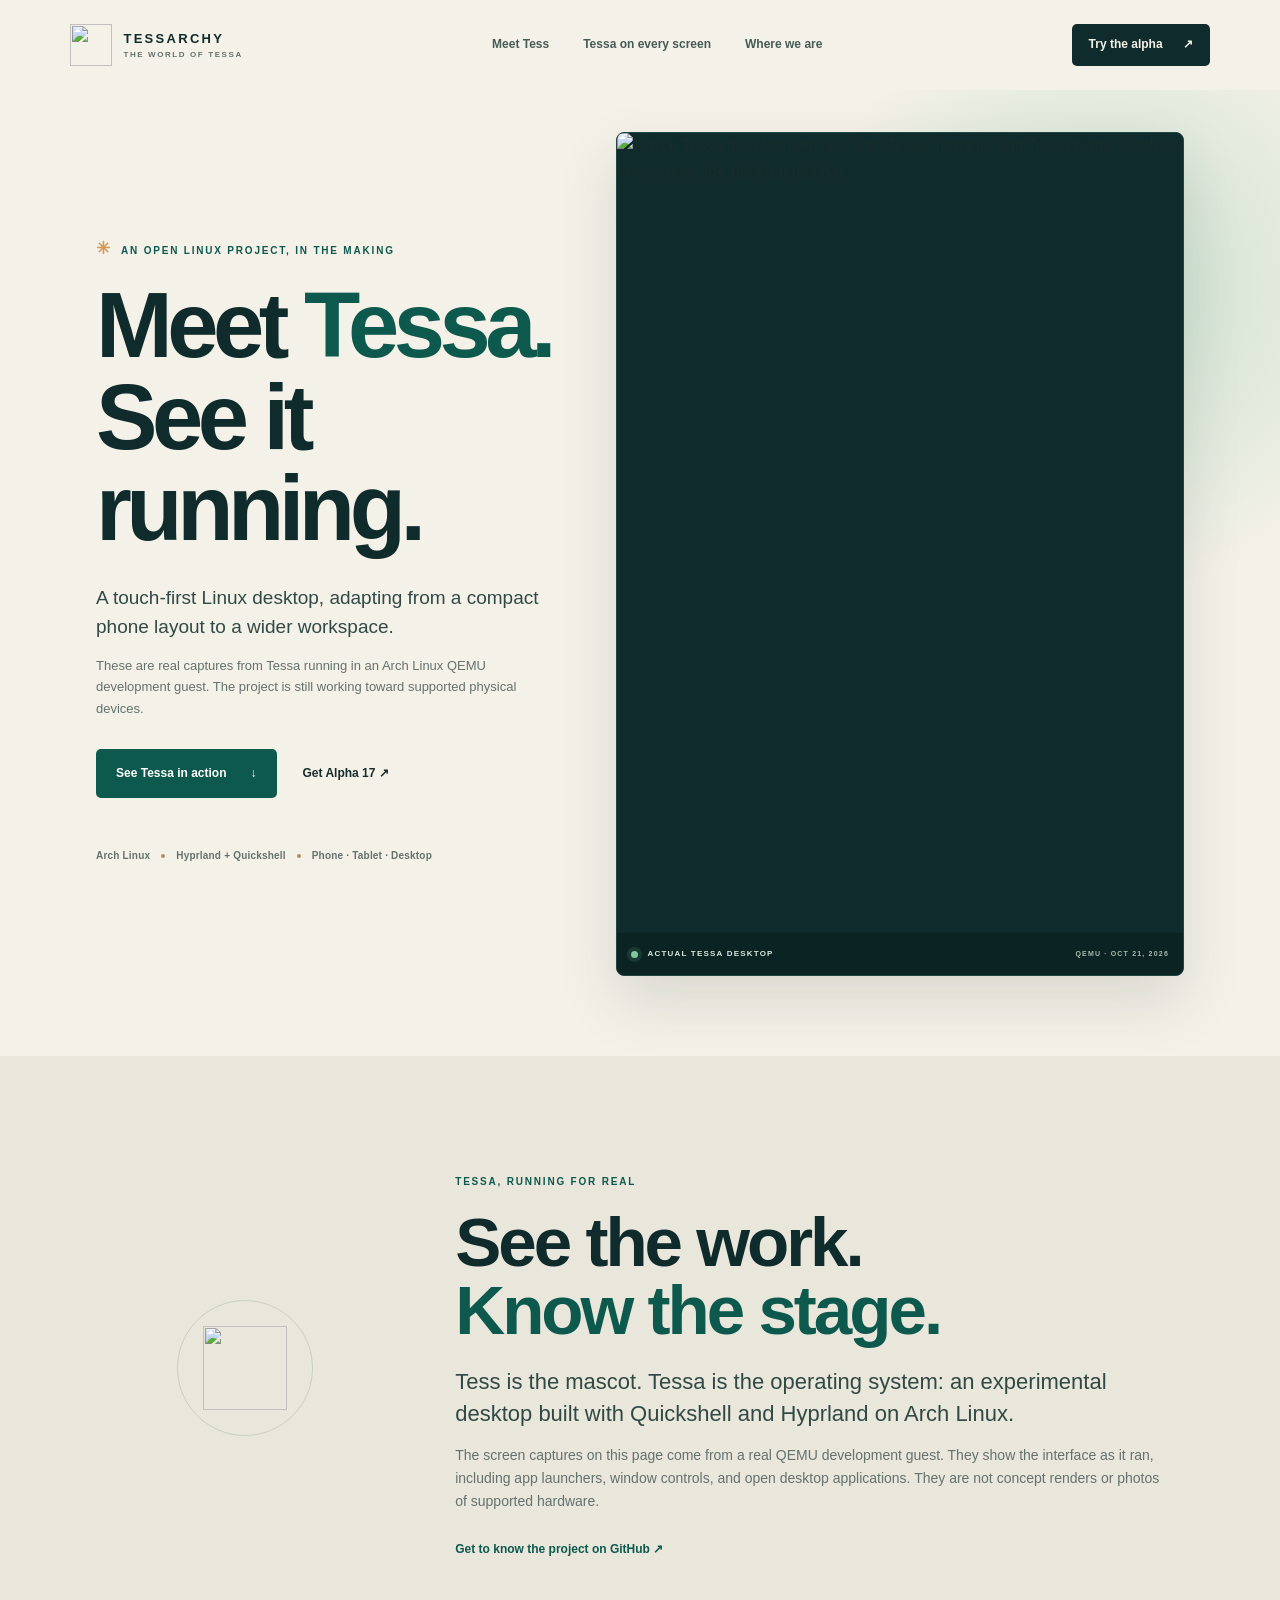
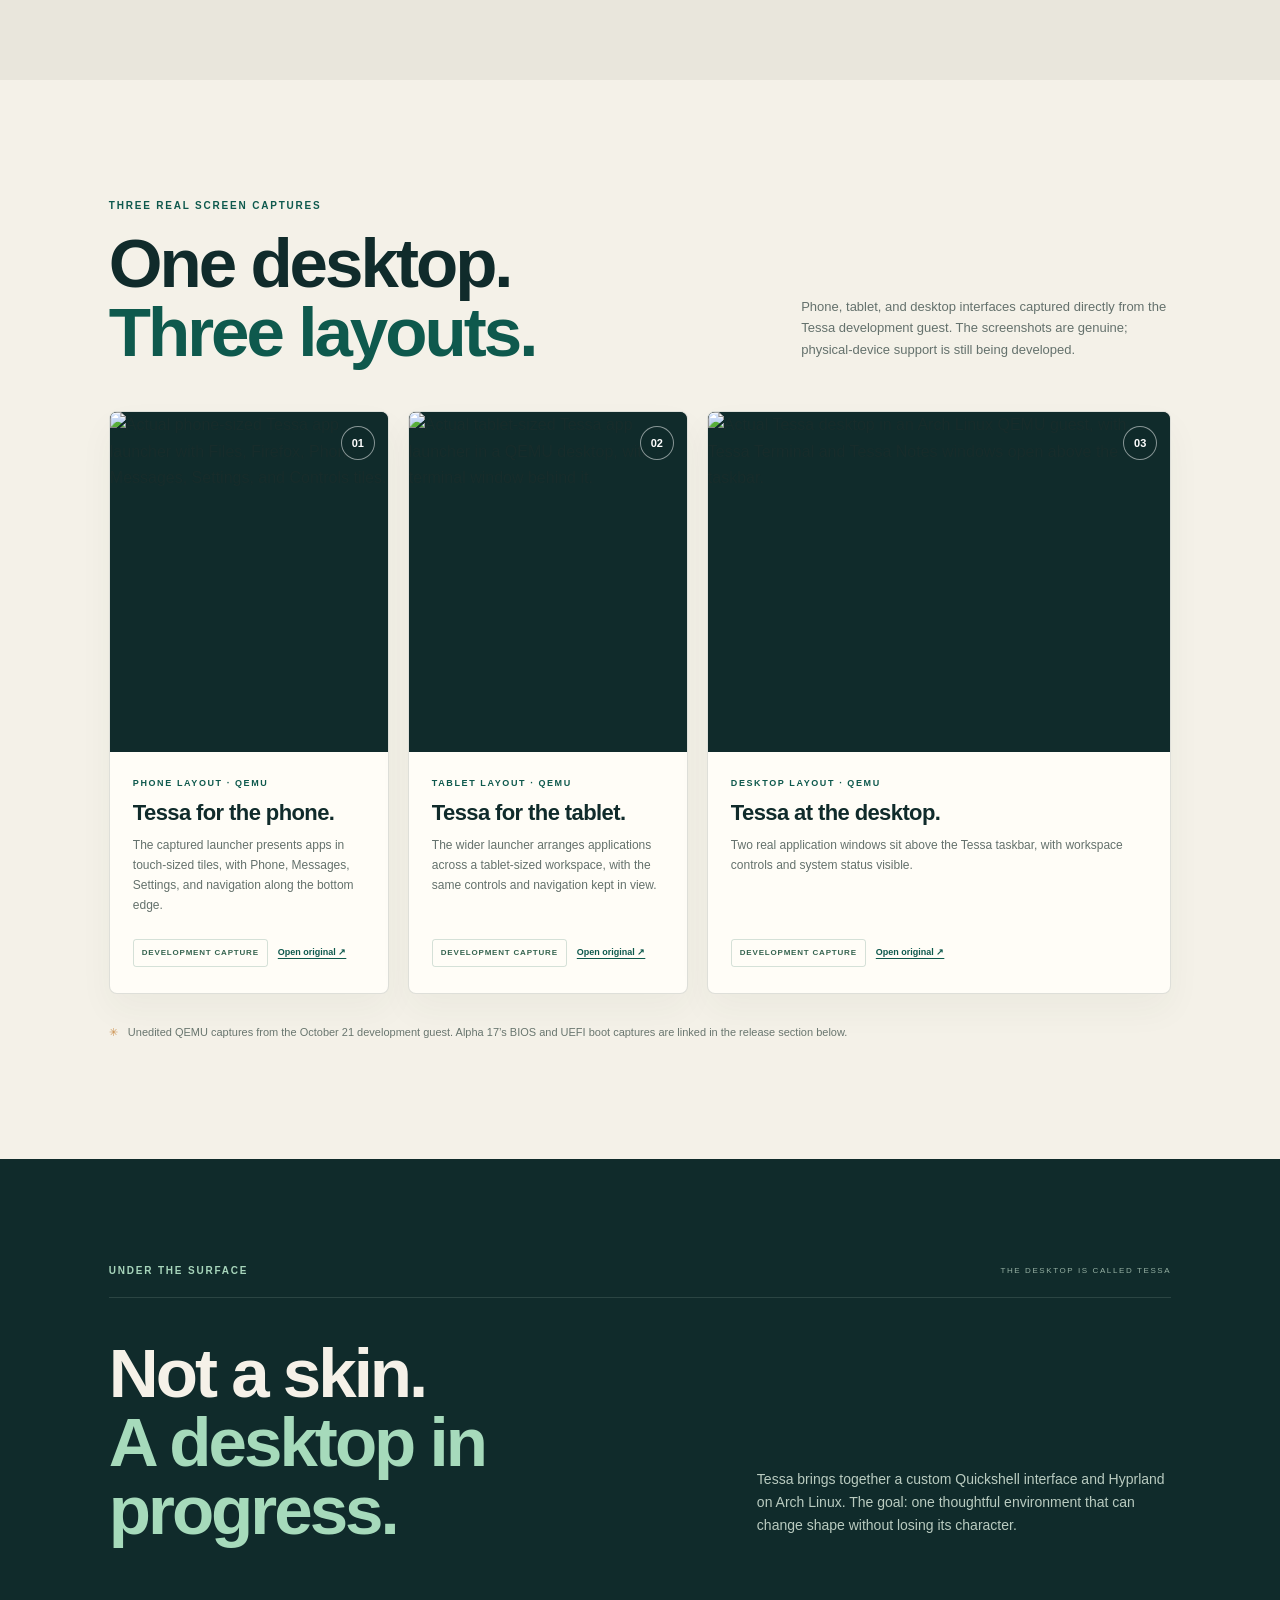
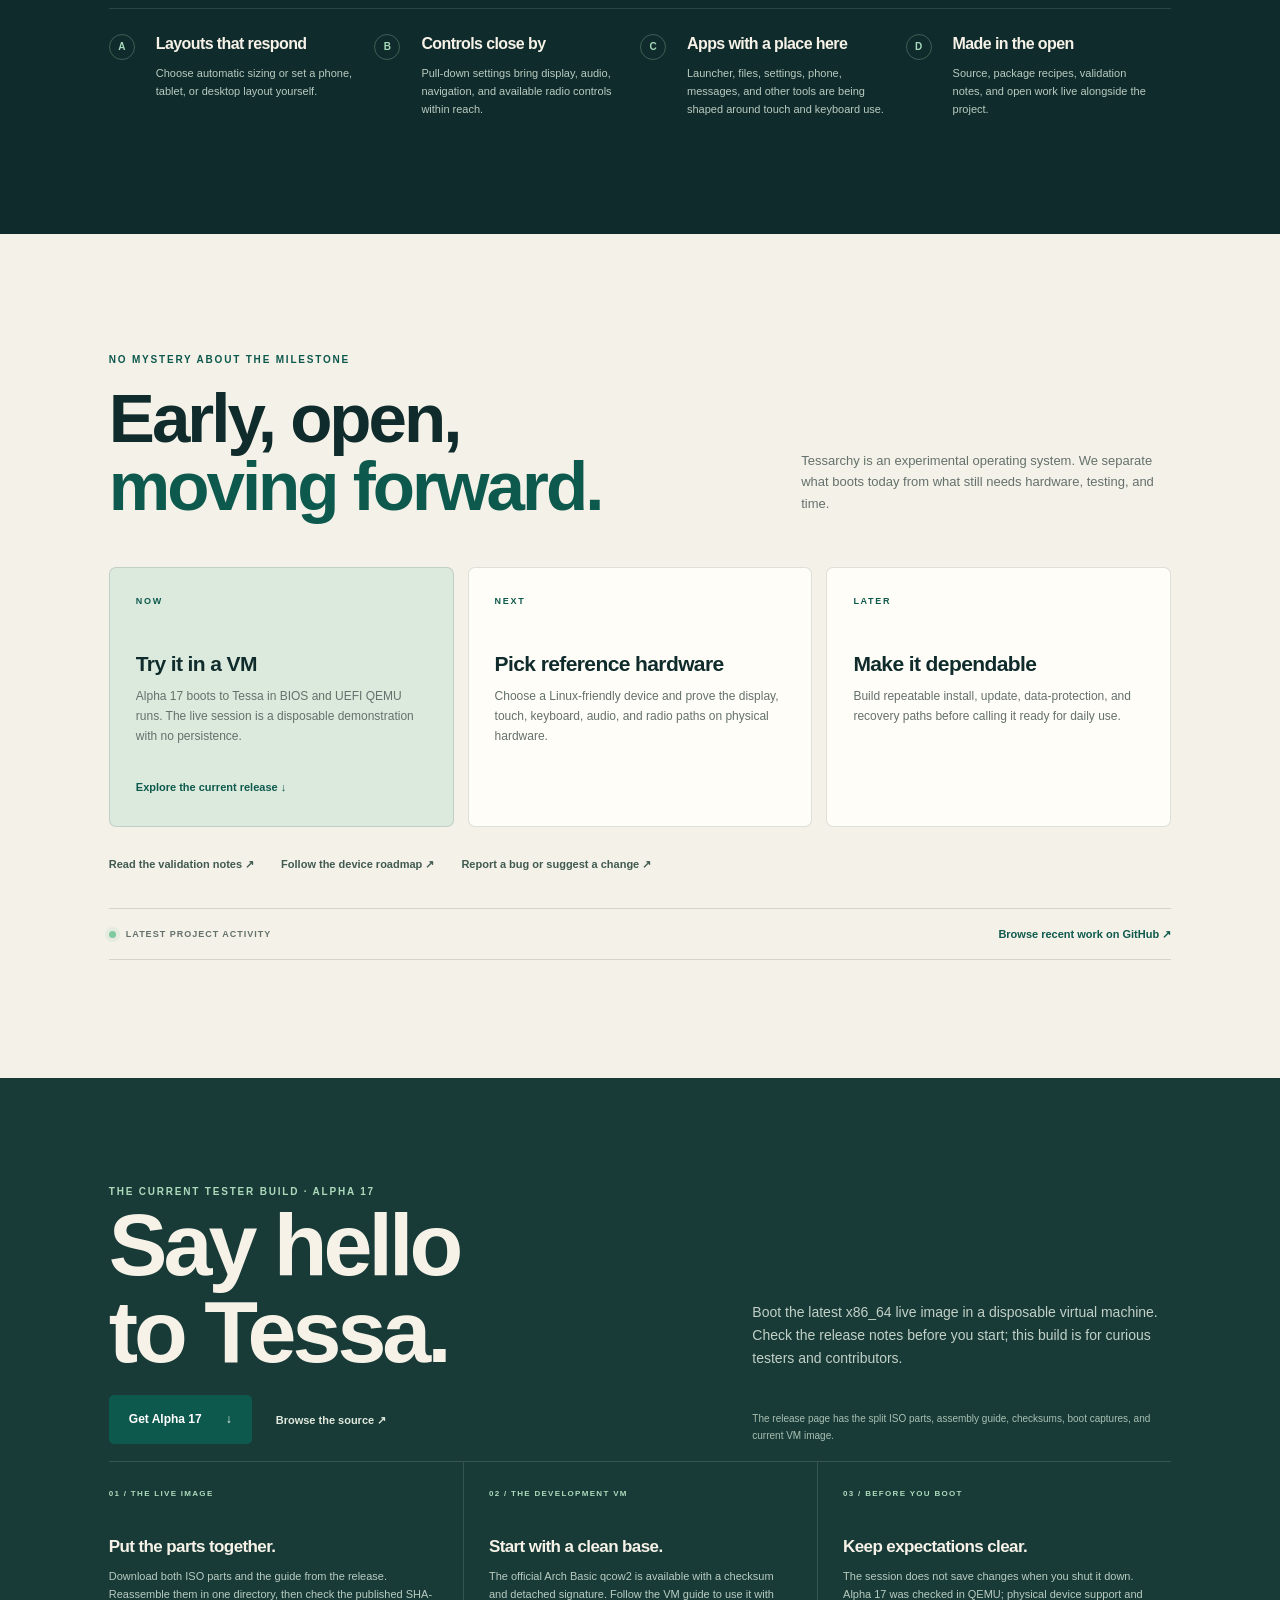
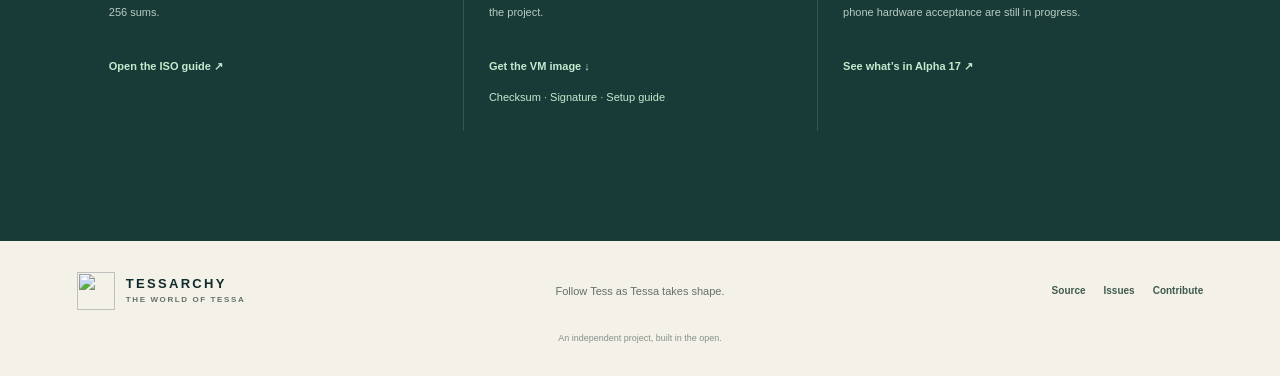
==== commit b0fedc69: "Use real Tessa captures and restore T cube" ====
--- a/website/index.html
+++ b/website/index.html
@@ -7,28 +7,28 @@
   <meta name="description" content="Meet Tess, the friendly face of Tessa: a touch-first Linux desktop in development for phones, tablets, and desktop screens.">
   <title>Tessarchy — Meet Tess. Explore Tessa.</title>
   <link rel="canonical" href="https://thediamondsaint.github.io/tessarchy/">
-  <link rel="icon" href="assets/tess-mark.svg" type="image/svg+xml">
+  <link rel="icon" href="assets/tessarchy-mark.svg" type="image/svg+xml">
   <meta property="og:type" content="website">
   <meta property="og:site_name" content="Tessarchy">
   <meta property="og:title" content="Tessarchy — Meet Tess. Explore Tessa.">
   <meta property="og:description" content="An independent Arch-based desktop project taking shape across phone, tablet, and desktop.">
   <meta property="og:url" content="https://thediamondsaint.github.io/tessarchy/">
-  <meta property="og:image" content="https://thediamondsaint.github.io/tessarchy/assets/tess-social.jpg">
-  <meta property="og:image:width" content="1122">
-  <meta property="og:image:height" content="1402">
-  <meta property="og:image:alt" content="Tess presenting a phone in a dark teal studio.">
+  <meta property="og:image" content="https://thediamondsaint.github.io/tessarchy/assets/desktop-normal-workspace.png">
+  <meta property="og:image:width" content="1280">
+  <meta property="og:image:height" content="800">
+  <meta property="og:image:alt" content="Actual Tessa desktop interface with Tessa Terminal and Tessa Notes open in an Arch Linux virtual machine.">
   <meta name="twitter:card" content="summary_large_image">
   <meta name="twitter:title" content="Tessarchy — Meet Tess. Explore Tessa.">
   <meta name="twitter:description" content="Meet Tess, the friendly face of Tessa, an experimental touch-first Linux desktop.">
-  <meta name="twitter:image" content="https://thediamondsaint.github.io/tessarchy/assets/tess-social.jpg">
-  <link rel="stylesheet" href="style.css?v=20261023-tess">
-  <script src="app.js?v=20261023-tess" defer></script>
+  <meta name="twitter:image" content="https://thediamondsaint.github.io/tessarchy/assets/desktop-normal-workspace.png">
+  <link rel="stylesheet" href="style.css?v=20261023-os-captures">
+  <script src="app.js?v=20261023-os-captures" defer></script>
 </head>
 <body>
   <a class="skip" href="#main">Skip to the page</a>
   <header class="site-header">
     <a class="brand" href="#top" aria-label="Tessarchy home">
-      <img src="assets/tess-mark.svg" width="42" height="42" alt="">
+      <img src="assets/tessarchy-mark.svg" width="42" height="42" alt="">
       <span>TESSARCHY<small>THE WORLD OF TESSA</small></span>
     </a>
     <nav aria-label="Main navigation">
@@ -43,53 +43,52 @@
     <section class="hero" id="top">
       <div class="hero-copy">
         <p class="kicker"><span class="spark" aria-hidden="true">✳</span> AN OPEN LINUX PROJECT, IN THE MAKING</p>
-        <h1>Meet <em>Tess.</em><br>Meet Tessa.</h1>
-        <p class="hero-lede">Tess is your guide to Tessa, a touch-first desktop growing from phone-sized screens to a full workspace.</p>
-        <p class="hero-detail">Built on Arch Linux. Shaped in the open. Still finding its way onto real devices.</p>
+        <h1>Meet <em>Tessa.</em><br>See it running.</h1>
+        <p class="hero-lede">A touch-first Linux desktop, adapting from a compact phone layout to a wider workspace.</p>
+        <p class="hero-detail">These are real captures from Tessa running in an Arch Linux QEMU development guest. The project is still working toward supported physical devices.</p>
         <div class="hero-actions">
           <a class="button button-bright" href="#devices">See Tessa in action <span aria-hidden="true">↓</span></a>
           <a class="alpha-link" href="#download">Get Alpha 17 <span aria-hidden="true">↗</span></a>
         </div>
         <div class="hero-facts"><span>Arch Linux</span><i></i><span>Hyprland + Quickshell</span><i></i><span>Phone · Tablet · Desktop</span></div>
       </div>
-      <figure class="hero-portrait">
-        <img src="assets/tess-phone.webp" alt="Tess, a blonde woman in a dark teal jacket, presenting a phone with a geometric screen." width="1122" height="1402" fetchpriority="high">
-        <figcaption><span class="tess-dot" aria-hidden="true"></span> TESS · YOUR GUIDE TO TESSA <span class="art-note">CONCEPT ART</span></figcaption>
+      <figure class="hero-screen">
+        <img src="assets/desktop-normal-workspace.png" alt="Actual Tessa desktop interface with Tessa Terminal and Tessa Notes windows open above the desktop taskbar." width="1280" height="800" fetchpriority="high">
+        <figcaption><span class="tess-dot" aria-hidden="true"></span> ACTUAL TESSA DESKTOP <span class="art-note">QEMU · OCT 21, 2026</span></figcaption>
       </figure>
-      <div class="hero-side-note" aria-hidden="true">A DESKTOP THAT MEETS YOU WHERE YOU ARE</div>
     </section>
 
     <section class="welcome section-pad" id="meet-tess">
-      <div class="welcome-mark" aria-hidden="true"><img src="assets/tess-mark.svg" alt="" width="84" height="84"></div>
+      <div class="welcome-mark" aria-hidden="true"><img src="assets/tessarchy-mark.svg" alt="" width="84" height="84"></div>
       <div class="welcome-copy">
-        <p class="kicker">FIRST, THE FACE</p>
-        <h2>This is <em>Tess.</em></h2>
-        <p class="welcome-lede">She is the curious, confident face of the project. Tessa is the Linux desktop she is here to show you.</p>
-        <p>Think of Tess as your host: she’ll introduce the little details, the experiments, and the work still ahead. The artwork is an illustration of the project’s direction; Alpha 17 is an early live build, not a finished phone operating system.</p>
+        <p class="kicker">TESSA, RUNNING FOR REAL</p>
+        <h2>See the work.<br><em>Know the stage.</em></h2>
+        <p class="welcome-lede">Tess is the mascot. Tessa is the operating system: an experimental desktop built with Quickshell and Hyprland on Arch Linux.</p>
+        <p>The screen captures on this page come from a real QEMU development guest. They show the interface as it ran, including app launchers, window controls, and open desktop applications. They are not concept renders or photos of supported hardware.</p>
         <a class="under-link" href="https://github.com/thediamondsaint/tessarchy">Get to know the project on GitHub <span aria-hidden="true">↗</span></a>
       </div>
     </section>
 
     <section class="devices section-pad" id="devices">
       <div class="section-heading">
-        <div><p class="kicker">TESSA, IN THREE SIZES</p><h2>One Tessa.<br><em>Your kind of screen.</em></h2></div>
-        <p>These concept portraits show Tess presenting the phone, tablet, and desktop ideas. Tessa’s layouts adapt to the available space; device support is still being developed.</p>
+        <div><p class="kicker">THREE REAL SCREEN CAPTURES</p><h2>One desktop.<br><em>Three layouts.</em></h2></div>
+        <p>Phone, tablet, and desktop interfaces captured directly from the Tessa development guest. The screenshots are genuine; physical-device support is still being developed.</p>
       </div>
       <div class="device-grid">
         <article class="device-card phone-card">
-          <div class="device-image"><img src="assets/tess-phone.webp" alt="Tess presents a phone with an abstract teal tile pattern on its screen." width="1122" height="1402" loading="lazy"><span class="device-number">01</span></div>
-          <div class="device-copy"><p class="card-label">SMALL SCREEN</p><h3>Tessa for the phone.</h3><p>A compact layout, touch-sized controls, a dialer, contacts, messages, and an on-screen keyboard are part of the developing experience.</p><span class="status-pill">HARDWARE WORK AHEAD</span></div>
+          <div class="device-image"><img src="assets/phone-launcher.png" alt="Actual phone-sized Tessa app launcher with Files, Firefox, Phone, Messages, Settings, and Controls tiles." width="390" height="844" loading="lazy"><span class="device-number">01</span></div>
+          <div class="device-copy"><p class="card-label">PHONE LAYOUT · QEMU</p><h3>Tessa for the phone.</h3><p>The captured launcher presents apps in touch-sized tiles, with Phone, Messages, Settings, and navigation along the bottom edge.</p><span class="status-pill">DEVELOPMENT CAPTURE</span><a class="capture-link" href="assets/phone-launcher.png">Open original ↗</a></div>
         </article>
         <article class="device-card tablet-card">
-          <div class="device-image"><img src="assets/tess-tablet.webp" alt="Tess holds a tablet with an abstract teal tile pattern on its screen." width="1122" height="1402" loading="lazy"><span class="device-number">02</span></div>
-          <div class="device-copy"><p class="card-label">ROOM TO EXPLORE</p><h3>Tessa for the tablet.</h3><p>A wider touch workspace for apps, quick controls, files, settings, and the things you keep close at hand.</p><span class="status-pill">PACKAGE PROFILE IN DEVELOPMENT</span></div>
+          <div class="device-image"><img src="assets/tablet-launcher.png" alt="Actual tablet-sized Tessa app launcher in a QEMU desktop, with a terminal window behind it." width="1024" height="768" loading="lazy"><span class="device-number">02</span></div>
+          <div class="device-copy"><p class="card-label">TABLET LAYOUT · QEMU</p><h3>Tessa for the tablet.</h3><p>The wider launcher arranges applications across a tablet-sized workspace, with the same controls and navigation kept in view.</p><span class="status-pill">DEVELOPMENT CAPTURE</span><a class="capture-link" href="assets/tablet-launcher.png">Open original ↗</a></div>
         </article>
         <article class="device-card desktop-card">
-          <div class="device-image"><img src="assets/tess-desktop.webp" alt="Tess gestures toward a desktop monitor displaying an abstract geometric teal wallpaper." width="1536" height="1024" loading="lazy"><span class="device-number">03</span></div>
-          <div class="device-copy"><p class="card-label">A BIGGER WORKSPACE</p><h3>Tessa at the desktop.</h3><p>A familiar pointer-and-keyboard workspace, with app switching, window controls, and room for your tools.</p><span class="status-pill">VM EXPERIENCE TESTED</span></div>
+          <div class="device-image"><img src="assets/desktop-normal-workspace.png" alt="Actual Tessa desktop in an Arch Linux QEMU guest, with Tessa Terminal and Tessa Notes windows open above the taskbar." width="1280" height="800" loading="lazy"><span class="device-number">03</span></div>
+          <div class="device-copy"><p class="card-label">DESKTOP LAYOUT · QEMU</p><h3>Tessa at the desktop.</h3><p>Two real application windows sit above the Tessa taskbar, with workspace controls and system status visible.</p><span class="status-pill">DEVELOPMENT CAPTURE</span><a class="capture-link" href="assets/desktop-normal-workspace.png">Open original ↗</a></div>
         </article>
       </div>
-      <p class="art-disclaimer"><span aria-hidden="true">✳</span> Tess and the device screens in these portraits are concept artwork. The running interface is evolving in the published Alpha.</p>
+      <p class="art-disclaimer"><span aria-hidden="true">✳</span> Unedited QEMU captures from the October 21 development guest. Alpha 17’s BIOS and UEFI boot captures are linked in the release section below.</p>
     </section>
 
     <section class="tessa-section">
@@ -134,7 +133,7 @@
   </main>
 
   <footer class="site-footer">
-    <a class="brand footer-brand" href="#top"><img src="assets/tess-mark.svg" width="38" height="38" alt=""><span>TESSARCHY<small>THE WORLD OF TESSA</small></span></a>
+    <a class="brand footer-brand" href="#top"><img src="assets/tessarchy-mark.svg" width="38" height="38" alt=""><span>TESSARCHY<small>THE WORLD OF TESSA</small></span></a>
     <p>Follow Tess as Tessa takes shape.</p>
     <div class="footer-links"><a href="https://github.com/thediamondsaint/tessarchy">Source</a><a href="https://github.com/thediamondsaint/tessarchy/issues">Issues</a><a href="https://github.com/thediamondsaint/tessarchy/blob/main/CONTRIBUTING.md">Contribute</a></div>
     <span id="build-stamp" class="build-stamp">An independent project, built in the open.</span>
--- a/website/style.css
+++ b/website/style.css
@@ -1,6 +1,6 @@
 
-:root{color-scheme:light;--paper:#f4f1e8;--paper-deep:#e8e4d8;--ink:#172c2b;--muted:#64716c;--green:#0e594d;--mint:#bde7cf;--line:#213b3426;--dark:#102b2b;--dark-2:#183b38;--gold:#dbb273;font-family:'Avenir Next',Avenir,Arial,sans-serif;scroll-behavior:smooth}*{box-sizing:border-box}body{margin:0;background:var(--paper);color:var(--ink);font-size:16px;line-height:1.65}a{color:inherit;text-decoration:none}button{font:inherit;color:inherit;cursor:pointer}img{display:block;max-width:100%}a:focus-visible,button:focus-visible{outline:3px solid #b17837;outline-offset:4px}.skip{position:fixed;z-index:100;top:-100px;left:12px;padding:12px 18px;background:var(--mint);color:var(--dark);border-radius:6px}.skip:focus{top:12px}.site-header{height:90px;max-width:1500px;margin:auto;padding:0 5.5%;display:flex;align-items:center;justify-content:space-between;gap:32px}.brand{display:flex;align-items:center;gap:11px;font:800 13px/1 'Avenir Next',Avenir,Arial,sans-serif;letter-spacing:2.3px;color:var(--dark)}.brand img{width:42px;height:42px}.brand small{display:block;margin-top:6px;font:600 8px/1 'Avenir Next',Avenir,Arial,sans-serif;letter-spacing:1.6px;color:var(--muted)}.site-header nav{display:flex;align-items:center;gap:34px;font-size:12px;font-weight:600;color:#465a54}.site-header nav a:hover,.alpha-link:hover,.under-link:hover,.progress-links a:hover,.footer-links a:hover{color:var(--green);text-decoration:underline;text-underline-offset:4px}.nav-cta{display:inline-flex;gap:20px;align-items:center;padding:11px 17px;background:var(--dark);color:var(--paper);border-radius:5px;font-size:12px;font-weight:700}.nav-cta:hover,.button:hover{transform:translateY(-2px);box-shadow:0 8px 22px #092c2522}.hero{position:relative;max-width:1500px;min-height:650px;margin:auto;padding:42px 7.5% 80px;display:grid;grid-template-columns:.9fr 1.1fr;align-items:center;gap:5%;overflow:hidden}.hero:before{position:absolute;content:'';width:640px;height:640px;right:-150px;top:-120px;background:radial-gradient(circle,#b4d8c2aa,transparent 67%);pointer-events:none}.hero-copy{position:relative;z-index:1;padding-bottom:8px}.kicker{margin:0 0 17px;color:var(--green);font-size:10px;font-weight:700;letter-spacing:1.8px}.spark{color:#d49a55;font-size:17px;margin-right:5px}.hero h1,.section-heading h2,.welcome h2,.tessa-intro h2,.download-copy h2{font-family:'Avenir Next',Avenir,Arial,sans-serif;font-size:clamp(58px,7.2vw,104px);line-height:.99;letter-spacing:-5.5px;font-weight:600;margin:0;color:var(--dark)}h1 em,h2 em{font-style:normal;color:var(--green)}.hero-lede{font-size:19px;line-height:1.55;max-width:490px;margin:29px 0 12px;color:#314944}.hero-detail{max-width:440px;color:var(--muted);font-size:13px}.hero-actions{display:flex;align-items:center;gap:26px;margin-top:30px}.button{min-height:49px;padding:13px 20px;display:inline-flex;align-items:center;justify-content:center;gap:24px;border:0;border-radius:5px;font-size:12px;font-weight:700;transition:.2s}.button-bright{background:var(--green);color:#fff}.alpha-link{font-size:12px;font-weight:700}.hero-facts{display:flex;align-items:center;gap:11px;flex-wrap:wrap;margin-top:50px;color:#63716b;font-size:10px;font-weight:600;letter-spacing:.2px}.hero-facts i{width:4px;height:4px;border-radius:50%;background:#b68c54}.hero-portrait{position:relative;z-index:1;max-width:540px;margin:0 auto;width:100%;padding:10px 10px 0;background:#0c2323;border:1px solid #214642;border-radius:220px 220px 8px 8px;box-shadow:0 25px 60px #23352f22;overflow:hidden}.hero-portrait img{width:100%;aspect-ratio:4/4.8;object-fit:cover;object-position:center 34%;border-radius:212px 212px 2px 2px}.hero-portrait figcaption{height:45px;display:flex;align-items:center;gap:8px;padding:0 14px;color:#d8e8dc;font-size:8px;letter-spacing:1.2px;font-weight:700}.tess-dot,.latest-commit i{width:7px;height:7px;border-radius:50%;background:#7fc9a1;box-shadow:0 0 0 4px #7fc9a122}.art-note{margin-left:auto;color:#a8b9ad;font-size:7px}.hero-side-note{position:absolute;right:18px;bottom:108px;writing-mode:vertical-rl;font-size:8px;font-weight:700;letter-spacing:2px;color:#678077}.section-pad{padding:118px 8.5%}.welcome{display:grid;grid-template-columns:.38fr 1fr;gap:7%;align-items:center;background:#e9e6dc}.welcome-mark{width:136px;height:136px;border:1px solid #5a807238;border-radius:50%;display:grid;place-items:center;margin:auto}.welcome-mark img{width:84px}.welcome-copy{max-width:780px}.welcome h2,.section-heading h2,.tessa-intro h2{font-size:clamp(42px,5.4vw,72px);letter-spacing:-3px}.welcome-lede{font:500 22px/1.45 'Avenir Next',Avenir,Arial,sans-serif;max-width:710px;margin:22px 0 13px;color:#314943}.welcome-copy>p:not(.kicker):not(.welcome-lede){max-width:710px;color:var(--muted);font-size:14px}.under-link{display:inline-block;margin-top:13px;color:var(--green);font-size:12px;font-weight:700}.devices{max-width:1500px;margin:auto}.section-heading{display:flex;align-items:end;justify-content:space-between;gap:50px;margin-bottom:45px}.section-heading .kicker{margin-bottom:15px}.section-heading>p{max-width:370px;margin:0 0 6px;color:var(--muted);font-size:13px}.device-grid{display:grid;grid-template-columns:.82fr .82fr 1.36fr;gap:19px;align-items:stretch}.device-card{min-width:0;background:#fffdf7;border:1px solid var(--line);border-radius:8px;overflow:hidden;box-shadow:0 16px 35px #243c2d0b}.device-image{position:relative;overflow:hidden;background:#0c2525}.device-image img{width:100%;height:340px;object-fit:cover;object-position:center 26%;transition:transform .6s}.device-card:hover .device-image img{transform:scale(1.025)}.phone-card .device-image img{object-position:20% 24%}.tablet-card .device-image img{object-position:center 30%}.desktop-card .device-image img{height:340px;object-position:center}.device-number{position:absolute;right:13px;top:14px;width:34px;height:34px;display:grid;place-items:center;border:1px solid #ffffff80;border-radius:50%;background:#102b2b9c;color:#fff;font:600 11px 'Avenir Next',Avenir,Arial,sans-serif}.device-copy{padding:24px 23px 26px}.card-label{margin:0 0 8px;color:var(--green);font-size:9px;font-weight:700;letter-spacing:1.6px}.device-copy h3,.feature-list h3,.progress-card h3,.download-details h3{font:700 22px/1.25 'Avenir Next',Avenir,Arial,sans-serif;margin:0 0 10px;color:var(--dark);letter-spacing:-.6px}.device-copy p:not(.card-label){min-height:86px;color:var(--muted);font-size:12px;line-height:1.65;margin:0 0 15px}.status-pill{display:inline-block;padding:6px 8px;border:1px solid #38745f35;border-radius:3px;color:#366450;font-size:8px;font-weight:700;letter-spacing:.8px}.art-disclaimer{margin:29px 0 0;color:#69766f;font-size:11px}.art-disclaimer span{color:#cc9352;margin-right:7px}.tessa-section{padding:104px 8.5% 116px;background:var(--dark);color:#f6f2e7}.tessa-topline{max-width:1280px;margin:0 auto 41px;display:flex;justify-content:space-between;align-items:center;border-bottom:1px solid #d9efe022;padding-bottom:18px}.tessa-topline .kicker{color:#a7d5bb;margin:0}.tessa-topline>span{font-size:8px;letter-spacing:1.6px;color:#95b0a3}.tessa-intro{max-width:1280px;margin:auto;display:grid;grid-template-columns:1fr .75fr;gap:9%;align-items:end}.tessa-intro h2{color:#f5f1e8}.tessa-intro h2 em{color:#a6dabb}.tessa-intro>p{max-width:430px;margin:0 0 7px;color:#b9cbc0;font-size:14px}.feature-list{max-width:1280px;margin:63px auto 0;display:grid;grid-template-columns:repeat(4,1fr);border-top:1px solid #d9efe022}.feature-list article{display:grid;grid-template-columns:34px 1fr;gap:13px;padding:25px 18px 0 0}.feature-index{display:grid;place-items:center;width:26px;height:26px;border:1px solid #92c8a955;border-radius:50%;color:#a6dabb;font:600 10px 'Avenir Next',Avenir,Arial,sans-serif}.feature-list h3{font-size:16px;color:#f6f2e7}.feature-list p{margin:0;color:#b9cbc0;font-size:11px;line-height:1.65}.progress{max-width:1500px;margin:auto}.progress-heading{margin-bottom:47px}.progress-grid{display:grid;grid-template-columns:repeat(3,1fr);gap:14px}.progress-card{min-height:250px;padding:26px;background:#fffdf7;border:1px solid var(--line);border-radius:7px}.progress-card.progress-now{background:#dceade}.progress-index{display:block;margin-bottom:42px;color:var(--green);font-size:9px;font-weight:700;letter-spacing:1.7px}.progress-card h3{font-size:21px}.progress-card p{max-width:370px;min-height:67px;margin:0 0 19px;color:var(--muted);font-size:12px}.progress-card>a{color:var(--green);font-size:11px;font-weight:700}.progress-links{display:flex;gap:27px;flex-wrap:wrap;margin-top:28px}.progress-links a{font-size:11px;font-weight:700;color:#405a50}.latest-commit{margin-top:35px;padding:16px 0;border-top:1px solid var(--line);border-bottom:1px solid var(--line);display:flex;align-items:center;justify-content:space-between;gap:20px}.latest-commit>span{display:flex;align-items:center;gap:10px;color:var(--muted);font-size:9px;font-weight:700;letter-spacing:1px}.latest-commit a{max-width:62%;overflow:hidden;text-overflow:ellipsis;white-space:nowrap;color:var(--green);font-size:11px;font-weight:700}.download-section{padding:105px 8.5% 110px;background:var(--dark-2);color:#f7f3e8}.download-copy{max-width:1280px;margin:auto auto 53px;display:grid;grid-template-columns:1fr .75fr;gap:8%;align-items:end}.download-copy .kicker{color:#add9bb;grid-column:1/-1;margin:0 0 -17px}.download-copy h2{grid-column:1;grid-row:2;color:#f6f2e8;font-size:clamp(55px,7vw,88px);letter-spacing:-4px}.download-copy>p:not(.kicker):not(.download-note){grid-column:2;grid-row:2;max-width:440px;margin:0 0 5px;color:#c2d0c6;font-size:14px}.download-actions{grid-column:1;display:flex;align-items:center;gap:24px;margin-top:2px}.download-source{font-size:11px;font-weight:700;color:#e0e9dd}.download-note{grid-column:2;color:#a9bfb1;font-size:10px;margin:-7px 0 0}.download-details{max-width:1280px;margin:auto;border-top:1px solid #d7eee025;display:grid;grid-template-columns:repeat(3,1fr)}.download-details article{padding:25px 28px 12px 0}.download-details article+article{padding-left:25px;border-left:1px solid #d7eee025}.download-step{display:block;margin-bottom:35px;color:#add9bb;font-size:8px;font-weight:700;letter-spacing:1.3px}.download-details h3{font-size:17px;color:#f6f2e8}.download-details p{min-height:72px;margin:0 0 13px;color:#b9cbc0;font-size:11px;line-height:1.65}.detail-link,.vm-download{color:#c2ebce;font-size:11px;font-weight:700}.verify-links{margin-top:10px!important;min-height:0!important}.verify-links a{color:#c2ebce}.site-footer{max-width:1500px;margin:auto;min-height:135px;padding:28px 6%;display:grid;grid-template-columns:1fr auto 1fr;gap:16px;align-items:center}.footer-brand img{width:38px;height:38px}.site-footer>p{margin:0;color:var(--muted);font-size:11px}.footer-links{justify-self:end;display:flex;gap:18px;color:#405a50;font-size:10px;font-weight:700}.build-stamp{grid-column:1/-1;text-align:center;color:#85928b;font-size:9px}.hero-portrait img,.device-image img{background:#102b2b}::selection{background:#bde7cf;color:#102b2b}
-@media(max-width:960px){.site-header{padding-inline:4%;gap:18px}.site-header nav{gap:18px}.hero{padding-inline:6%;gap:3%;grid-template-columns:.95fr 1.05fr}.hero h1{font-size:clamp(56px,8vw,82px)}.hero-side-note{display:none}.section-pad{padding:90px 6%}.device-grid{grid-template-columns:1fr 1fr}.desktop-card{grid-column:1/-1;display:grid;grid-template-columns:1.1fr 1fr}.desktop-card .device-image img{height:100%;min-height:330px}.feature-list{grid-template-columns:1fr 1fr;row-gap:26px}.tessa-section{padding-inline:6%}.progress{padding-inline:6%}.download-section{padding-inline:6%}}
-@media(max-width:680px){body{font-size:15px}.site-header{height:74px;padding-inline:18px}.brand img{width:36px;height:36px}.site-header nav{display:none}.nav-cta{padding:10px 12px;gap:10px;font-size:10px}.hero{min-height:0;padding:47px 22px 68px;grid-template-columns:1fr;gap:35px}.hero h1{font-size:68px;letter-spacing:-4px}.hero-lede{font-size:17px;margin-top:22px}.hero-detail{font-size:12px}.hero-facts{margin-top:31px;gap:8px}.hero-facts span{font-size:8px}.hero-portrait{width:min(100%,420px)}.hero-portrait img{aspect-ratio:4/4.65}.section-pad{padding:76px 22px}.welcome{grid-template-columns:1fr;gap:28px}.welcome-mark{width:92px;height:92px;margin:0}.welcome-mark img{width:61px}.welcome h2,.section-heading h2,.tessa-intro h2{font-size:48px;letter-spacing:-2.6px}.welcome-lede{font-size:18px}.section-heading{display:block;margin-bottom:30px}.section-heading>p{margin-top:18px}.device-grid{grid-template-columns:1fr;gap:14px}.device-card{display:grid;grid-template-columns:.82fr 1fr;align-items:stretch}.device-image img{height:100%;min-height:260px;max-height:370px}.device-copy{padding:20px 16px}.device-copy h3{font-size:18px}.device-copy p:not(.card-label){min-height:0;font-size:11px}.status-pill{font-size:7px}.desktop-card{grid-column:auto;display:block}.desktop-card .device-image img{height:230px;min-height:0;max-height:260px;object-position:center}.tessa-section{padding:75px 22px}.tessa-topline{margin-bottom:32px}.tessa-topline>span{font-size:7px}.tessa-intro{display:block}.tessa-intro>p{margin-top:20px}.feature-list{grid-template-columns:1fr;margin-top:40px;row-gap:12px}.feature-list article{padding:17px 0 0;border-top:1px solid #d9efe022}.progress{padding:76px 22px}.progress-grid{grid-template-columns:1fr}.progress-card{min-height:0}.progress-index{margin-bottom:24px}.progress-card p{min-height:0}.progress-links{display:grid;gap:14px}.latest-commit{align-items:flex-start;flex-direction:column}.latest-commit a{max-width:100%}.download-section{padding:76px 22px}.download-copy{display:block;margin-bottom:40px}.download-copy .kicker{margin-bottom:14px}.download-copy h2{font-size:64px}.download-copy>p:not(.kicker):not(.download-note){margin:17px 0}.download-actions{margin-top:24px;flex-wrap:wrap;gap:16px}.download-note{margin:18px 0 0}.download-details{grid-template-columns:1fr}.download-details article,.download-details article+article{padding:23px 0;border-left:0;border-bottom:1px solid #d7eee025}.download-step{margin-bottom:20px}.download-details p{min-height:0}.site-footer{padding:24px 22px;grid-template-columns:1fr auto}.site-footer>p{grid-column:1/-1;grid-row:2}.footer-links{grid-column:1/-1;grid-row:3;justify-self:start}.build-stamp{text-align:left;grid-column:1/-1;grid-row:4}}
+:root{color-scheme:light;--paper:#f4f1e8;--paper-deep:#e8e4d8;--ink:#172c2b;--muted:#64716c;--green:#0e594d;--mint:#bde7cf;--line:#213b3426;--dark:#102b2b;--dark-2:#183b38;--gold:#dbb273;font-family:'Avenir Next',Avenir,Arial,sans-serif;scroll-behavior:smooth}*{box-sizing:border-box}body{margin:0;background:var(--paper);color:var(--ink);font-size:16px;line-height:1.65}a{color:inherit;text-decoration:none}button{font:inherit;color:inherit;cursor:pointer}img{display:block;max-width:100%}a:focus-visible,button:focus-visible{outline:3px solid #b17837;outline-offset:4px}.skip{position:fixed;z-index:100;top:-100px;left:12px;padding:12px 18px;background:var(--mint);color:var(--dark);border-radius:6px}.skip:focus{top:12px}.site-header{height:90px;max-width:1500px;margin:auto;padding:0 5.5%;display:flex;align-items:center;justify-content:space-between;gap:32px}.brand{display:flex;align-items:center;gap:11px;font:800 13px/1 'Avenir Next',Avenir,Arial,sans-serif;letter-spacing:2.3px;color:var(--dark)}.brand img{width:42px;height:42px}.brand small{display:block;margin-top:6px;font:600 8px/1 'Avenir Next',Avenir,Arial,sans-serif;letter-spacing:1.6px;color:var(--muted)}.site-header nav{display:flex;align-items:center;gap:34px;font-size:12px;font-weight:600;color:#465a54}.site-header nav a:hover,.alpha-link:hover,.under-link:hover,.progress-links a:hover,.footer-links a:hover{color:var(--green);text-decoration:underline;text-underline-offset:4px}.nav-cta{display:inline-flex;gap:20px;align-items:center;padding:11px 17px;background:var(--dark);color:var(--paper);border-radius:5px;font-size:12px;font-weight:700}.nav-cta:hover,.button:hover{transform:translateY(-2px);box-shadow:0 8px 22px #092c2522}.hero{position:relative;max-width:1500px;min-height:650px;margin:auto;padding:42px 7.5% 80px;display:grid;grid-template-columns:.9fr 1.1fr;align-items:center;gap:5%;overflow:hidden}.hero:before{position:absolute;content:'';width:640px;height:640px;right:-150px;top:-120px;background:radial-gradient(circle,#b4d8c2aa,transparent 67%);pointer-events:none}.hero-copy{position:relative;z-index:1;padding-bottom:8px}.kicker{margin:0 0 17px;color:var(--green);font-size:10px;font-weight:700;letter-spacing:1.8px}.spark{color:#d49a55;font-size:17px;margin-right:5px}.hero h1,.section-heading h2,.welcome h2,.tessa-intro h2,.download-copy h2{font-family:'Avenir Next',Avenir,Arial,sans-serif;font-size:clamp(58px,7.2vw,104px);line-height:.99;letter-spacing:-5.5px;font-weight:600;margin:0;color:var(--dark)}h1 em,h2 em{font-style:normal;color:var(--green)}.hero-lede{font-size:19px;line-height:1.55;max-width:490px;margin:29px 0 12px;color:#314944}.hero-detail{max-width:440px;color:var(--muted);font-size:13px}.hero-actions{display:flex;align-items:center;gap:26px;margin-top:30px}.button{min-height:49px;padding:13px 20px;display:inline-flex;align-items:center;justify-content:center;gap:24px;border:0;border-radius:5px;font-size:12px;font-weight:700;transition:.2s}.button-bright{background:var(--green);color:#fff}.alpha-link{font-size:12px;font-weight:700}.hero-facts{display:flex;align-items:center;gap:11px;flex-wrap:wrap;margin-top:50px;color:#63716b;font-size:10px;font-weight:600;letter-spacing:.2px}.hero-facts i{width:4px;height:4px;border-radius:50%;background:#b68c54}.hero-screen{position:relative;z-index:1;max-width:680px;margin:0 auto;width:100%;background:#0c2323;border:1px solid #214642;border-radius:8px;box-shadow:0 25px 60px #23352f22;overflow:hidden}.hero-screen img{width:100%;aspect-ratio:16/10;object-fit:contain;background:#0c2323}.hero-screen figcaption{height:42px;display:flex;align-items:center;gap:10px;padding:0 14px;color:#d8e8dc;font-size:8px;letter-spacing:1.2px;font-weight:700}.tess-dot,.latest-commit i{width:7px;height:7px;border-radius:50%;background:#7fc9a1;box-shadow:0 0 0 4px #7fc9a122}.art-note{margin-left:auto;color:#a8b9ad;font-size:7px}.section-pad{padding:118px 8.5%}.welcome{display:grid;grid-template-columns:.38fr 1fr;gap:7%;align-items:center;background:#e9e6dc}.welcome-mark{width:136px;height:136px;border:1px solid #5a807238;border-radius:50%;display:grid;place-items:center;margin:auto}.welcome-mark img{width:84px}.welcome-copy{max-width:780px}.welcome h2,.section-heading h2,.tessa-intro h2{font-size:clamp(42px,5.4vw,72px);letter-spacing:-3px}.welcome-lede{font:500 22px/1.45 'Avenir Next',Avenir,Arial,sans-serif;max-width:710px;margin:22px 0 13px;color:#314943}.welcome-copy>p:not(.kicker):not(.welcome-lede){max-width:710px;color:var(--muted);font-size:14px}.under-link{display:inline-block;margin-top:13px;color:var(--green);font-size:12px;font-weight:700}.devices{max-width:1500px;margin:auto}.section-heading{display:flex;align-items:end;justify-content:space-between;gap:50px;margin-bottom:45px}.section-heading .kicker{margin-bottom:15px}.section-heading>p{max-width:370px;margin:0 0 6px;color:var(--muted);font-size:13px}.device-grid{display:grid;grid-template-columns:.82fr .82fr 1.36fr;gap:19px;align-items:stretch}.device-card{min-width:0;background:#fffdf7;border:1px solid var(--line);border-radius:8px;overflow:hidden;box-shadow:0 16px 35px #243c2d0b}.device-image{position:relative;overflow:hidden;background:#0c2525}.device-image img{width:100%;height:340px;object-fit:contain;object-position:center;background:#0c2525;transition:transform .6s}.device-card:hover .device-image img{transform:scale(1.025)}.desktop-card .device-image img{height:340px;object-position:center}.device-number{position:absolute;right:13px;top:14px;width:34px;height:34px;display:grid;place-items:center;border:1px solid #ffffff80;border-radius:50%;background:#102b2b9c;color:#fff;font:600 11px 'Avenir Next',Avenir,Arial,sans-serif}.device-copy{padding:24px 23px 26px}.card-label{margin:0 0 8px;color:var(--green);font-size:9px;font-weight:700;letter-spacing:1.6px}.device-copy h3,.feature-list h3,.progress-card h3,.download-details h3{font:700 22px/1.25 'Avenir Next',Avenir,Arial,sans-serif;margin:0 0 10px;color:var(--dark);letter-spacing:-.6px}.device-copy p:not(.card-label){min-height:86px;color:var(--muted);font-size:12px;line-height:1.65;margin:0 0 15px}.status-pill{display:inline-block;padding:6px 8px;border:1px solid #38745f35;border-radius:3px;color:#366450;font-size:8px;font-weight:700;letter-spacing:.8px}.capture-link{display:inline-block;margin-left:10px;color:var(--green);font-size:9px;font-weight:700;text-decoration:underline;text-underline-offset:3px}.art-disclaimer{margin:29px 0 0;color:#69766f;font-size:11px}.art-disclaimer span{color:#cc9352;margin-right:7px}.tessa-section{padding:104px 8.5% 116px;background:var(--dark);color:#f6f2e7}.tessa-topline{max-width:1280px;margin:0 auto 41px;display:flex;justify-content:space-between;align-items:center;border-bottom:1px solid #d9efe022;padding-bottom:18px}.tessa-topline .kicker{color:#a7d5bb;margin:0}.tessa-topline>span{font-size:8px;letter-spacing:1.6px;color:#95b0a3}.tessa-intro{max-width:1280px;margin:auto;display:grid;grid-template-columns:1fr .75fr;gap:9%;align-items:end}.tessa-intro h2{color:#f5f1e8}.tessa-intro h2 em{color:#a6dabb}.tessa-intro>p{max-width:430px;margin:0 0 7px;color:#b9cbc0;font-size:14px}.feature-list{max-width:1280px;margin:63px auto 0;display:grid;grid-template-columns:repeat(4,1fr);border-top:1px solid #d9efe022}.feature-list article{display:grid;grid-template-columns:34px 1fr;gap:13px;padding:25px 18px 0 0}.feature-index{display:grid;place-items:center;width:26px;height:26px;border:1px solid #92c8a955;border-radius:50%;color:#a6dabb;font:600 10px 'Avenir Next',Avenir,Arial,sans-serif}.feature-list h3{font-size:16px;color:#f6f2e7}.feature-list p{margin:0;color:#b9cbc0;font-size:11px;line-height:1.65}.progress{max-width:1500px;margin:auto}.progress-heading{margin-bottom:47px}.progress-grid{display:grid;grid-template-columns:repeat(3,1fr);gap:14px}.progress-card{min-height:250px;padding:26px;background:#fffdf7;border:1px solid var(--line);border-radius:7px}.progress-card.progress-now{background:#dceade}.progress-index{display:block;margin-bottom:42px;color:var(--green);font-size:9px;font-weight:700;letter-spacing:1.7px}.progress-card h3{font-size:21px}.progress-card p{max-width:370px;min-height:67px;margin:0 0 19px;color:var(--muted);font-size:12px}.progress-card>a{color:var(--green);font-size:11px;font-weight:700}.progress-links{display:flex;gap:27px;flex-wrap:wrap;margin-top:28px}.progress-links a{font-size:11px;font-weight:700;color:#405a50}.latest-commit{margin-top:35px;padding:16px 0;border-top:1px solid var(--line);border-bottom:1px solid var(--line);display:flex;align-items:center;justify-content:space-between;gap:20px}.latest-commit>span{display:flex;align-items:center;gap:10px;color:var(--muted);font-size:9px;font-weight:700;letter-spacing:1px}.latest-commit a{max-width:62%;overflow:hidden;text-overflow:ellipsis;white-space:nowrap;color:var(--green);font-size:11px;font-weight:700}.download-section{padding:105px 8.5% 110px;background:var(--dark-2);color:#f7f3e8}.download-copy{max-width:1280px;margin:auto auto 53px;display:grid;grid-template-columns:1fr .75fr;gap:8%;align-items:end}.download-copy .kicker{color:#add9bb;grid-column:1/-1;margin:0 0 -17px}.download-copy h2{grid-column:1;grid-row:2;color:#f6f2e8;font-size:clamp(55px,7vw,88px);letter-spacing:-4px}.download-copy>p:not(.kicker):not(.download-note){grid-column:2;grid-row:2;max-width:440px;margin:0 0 5px;color:#c2d0c6;font-size:14px}.download-actions{grid-column:1;display:flex;align-items:center;gap:24px;margin-top:2px}.download-source{font-size:11px;font-weight:700;color:#e0e9dd}.download-note{grid-column:2;color:#a9bfb1;font-size:10px;margin:-7px 0 0}.download-details{max-width:1280px;margin:auto;border-top:1px solid #d7eee025;display:grid;grid-template-columns:repeat(3,1fr)}.download-details article{padding:25px 28px 12px 0}.download-details article+article{padding-left:25px;border-left:1px solid #d7eee025}.download-step{display:block;margin-bottom:35px;color:#add9bb;font-size:8px;font-weight:700;letter-spacing:1.3px}.download-details h3{font-size:17px;color:#f6f2e8}.download-details p{min-height:72px;margin:0 0 13px;color:#b9cbc0;font-size:11px;line-height:1.65}.detail-link,.vm-download{color:#c2ebce;font-size:11px;font-weight:700}.verify-links{margin-top:10px!important;min-height:0!important}.verify-links a{color:#c2ebce}.site-footer{max-width:1500px;margin:auto;min-height:135px;padding:28px 6%;display:grid;grid-template-columns:1fr auto 1fr;gap:16px;align-items:center}.footer-brand img{width:38px;height:38px}.site-footer>p{margin:0;color:var(--muted);font-size:11px}.footer-links{justify-self:end;display:flex;gap:18px;color:#405a50;font-size:10px;font-weight:700}.build-stamp{grid-column:1/-1;text-align:center;color:#85928b;font-size:9px}.hero-screen img,.device-image img{background:#102b2b}::selection{background:#bde7cf;color:#102b2b}
+@media(max-width:960px){.site-header{padding-inline:4%;gap:18px}.site-header nav{gap:18px}.hero{padding-inline:6%;gap:3%;grid-template-columns:.95fr 1.05fr}.hero h1{font-size:clamp(56px,8vw,82px)}.section-pad{padding:90px 6%}.device-grid{grid-template-columns:1fr 1fr}.desktop-card{grid-column:1/-1;display:grid;grid-template-columns:1.1fr 1fr}.desktop-card .device-image img{height:100%;min-height:330px}.feature-list{grid-template-columns:1fr 1fr;row-gap:26px}.tessa-section{padding-inline:6%}.progress{padding-inline:6%}.download-section{padding-inline:6%}}
+@media(max-width:680px){body{font-size:15px}.site-header{height:74px;padding-inline:18px}.brand img{width:36px;height:36px}.site-header nav{display:none}.nav-cta{padding:10px 12px;gap:10px;font-size:10px}.hero{min-height:0;padding:47px 22px 68px;grid-template-columns:1fr;gap:35px}.hero h1{font-size:68px;letter-spacing:-4px}.hero-lede{font-size:17px;margin-top:22px}.hero-detail{font-size:12px}.hero-facts{margin-top:31px;gap:8px}.hero-facts span{font-size:8px}.hero-screen{max-width:100%}.section-pad{padding:76px 22px}.welcome{grid-template-columns:1fr;gap:28px}.welcome-mark{width:92px;height:92px;margin:0}.welcome-mark img{width:61px}.welcome h2,.section-heading h2,.tessa-intro h2{font-size:48px;letter-spacing:-2.6px}.welcome-lede{font-size:18px}.section-heading{display:block;margin-bottom:30px}.section-heading>p{margin-top:18px}.device-grid{grid-template-columns:1fr;gap:14px}.device-card{display:grid;grid-template-columns:.82fr 1fr;align-items:stretch}.device-image img{height:100%;min-height:260px;max-height:370px}.device-copy{padding:20px 16px}.device-copy h3{font-size:18px}.device-copy p:not(.card-label){min-height:0;font-size:11px}.status-pill{font-size:7px}.desktop-card{grid-column:auto;display:block}.desktop-card .device-image img{height:230px;min-height:0;max-height:260px;object-position:center}.tessa-section{padding:75px 22px}.tessa-topline{margin-bottom:32px}.tessa-topline>span{font-size:7px}.tessa-intro{display:block}.tessa-intro>p{margin-top:20px}.feature-list{grid-template-columns:1fr;margin-top:40px;row-gap:12px}.feature-list article{padding:17px 0 0;border-top:1px solid #d9efe022}.progress{padding:76px 22px}.progress-grid{grid-template-columns:1fr}.progress-card{min-height:0}.progress-index{margin-bottom:24px}.progress-card p{min-height:0}.progress-links{display:grid;gap:14px}.latest-commit{align-items:flex-start;flex-direction:column}.latest-commit a{max-width:100%}.download-section{padding:76px 22px}.download-copy{display:block;margin-bottom:40px}.download-copy .kicker{margin-bottom:14px}.download-copy h2{font-size:64px}.download-copy>p:not(.kicker):not(.download-note){margin:17px 0}.download-actions{margin-top:24px;flex-wrap:wrap;gap:16px}.download-note{margin:18px 0 0}.download-details{grid-template-columns:1fr}.download-details article,.download-details article+article{padding:23px 0;border-left:0;border-bottom:1px solid #d7eee025}.download-step{margin-bottom:20px}.download-details p{min-height:0}.site-footer{padding:24px 22px;grid-template-columns:1fr auto}.site-footer>p{grid-column:1/-1;grid-row:2}.footer-links{grid-column:1/-1;grid-row:3;justify-self:start}.build-stamp{text-align:left;grid-column:1/-1;grid-row:4}}
 @media(max-width:400px){.hero h1{font-size:58px}.hero-actions{align-items:flex-start;flex-direction:column;gap:15px}.device-card,.desktop-card{grid-template-columns:.72fr 1fr}.device-image img{min-height:280px}.desktop-card .device-image img{height:220px;min-height:0;max-height:240px}.device-copy{padding:16px 12px}.device-copy h3{font-size:16px}}
 @media(prefers-reduced-motion:reduce){*,*::before,*::after{scroll-behavior:auto!important;transition:none!important}}
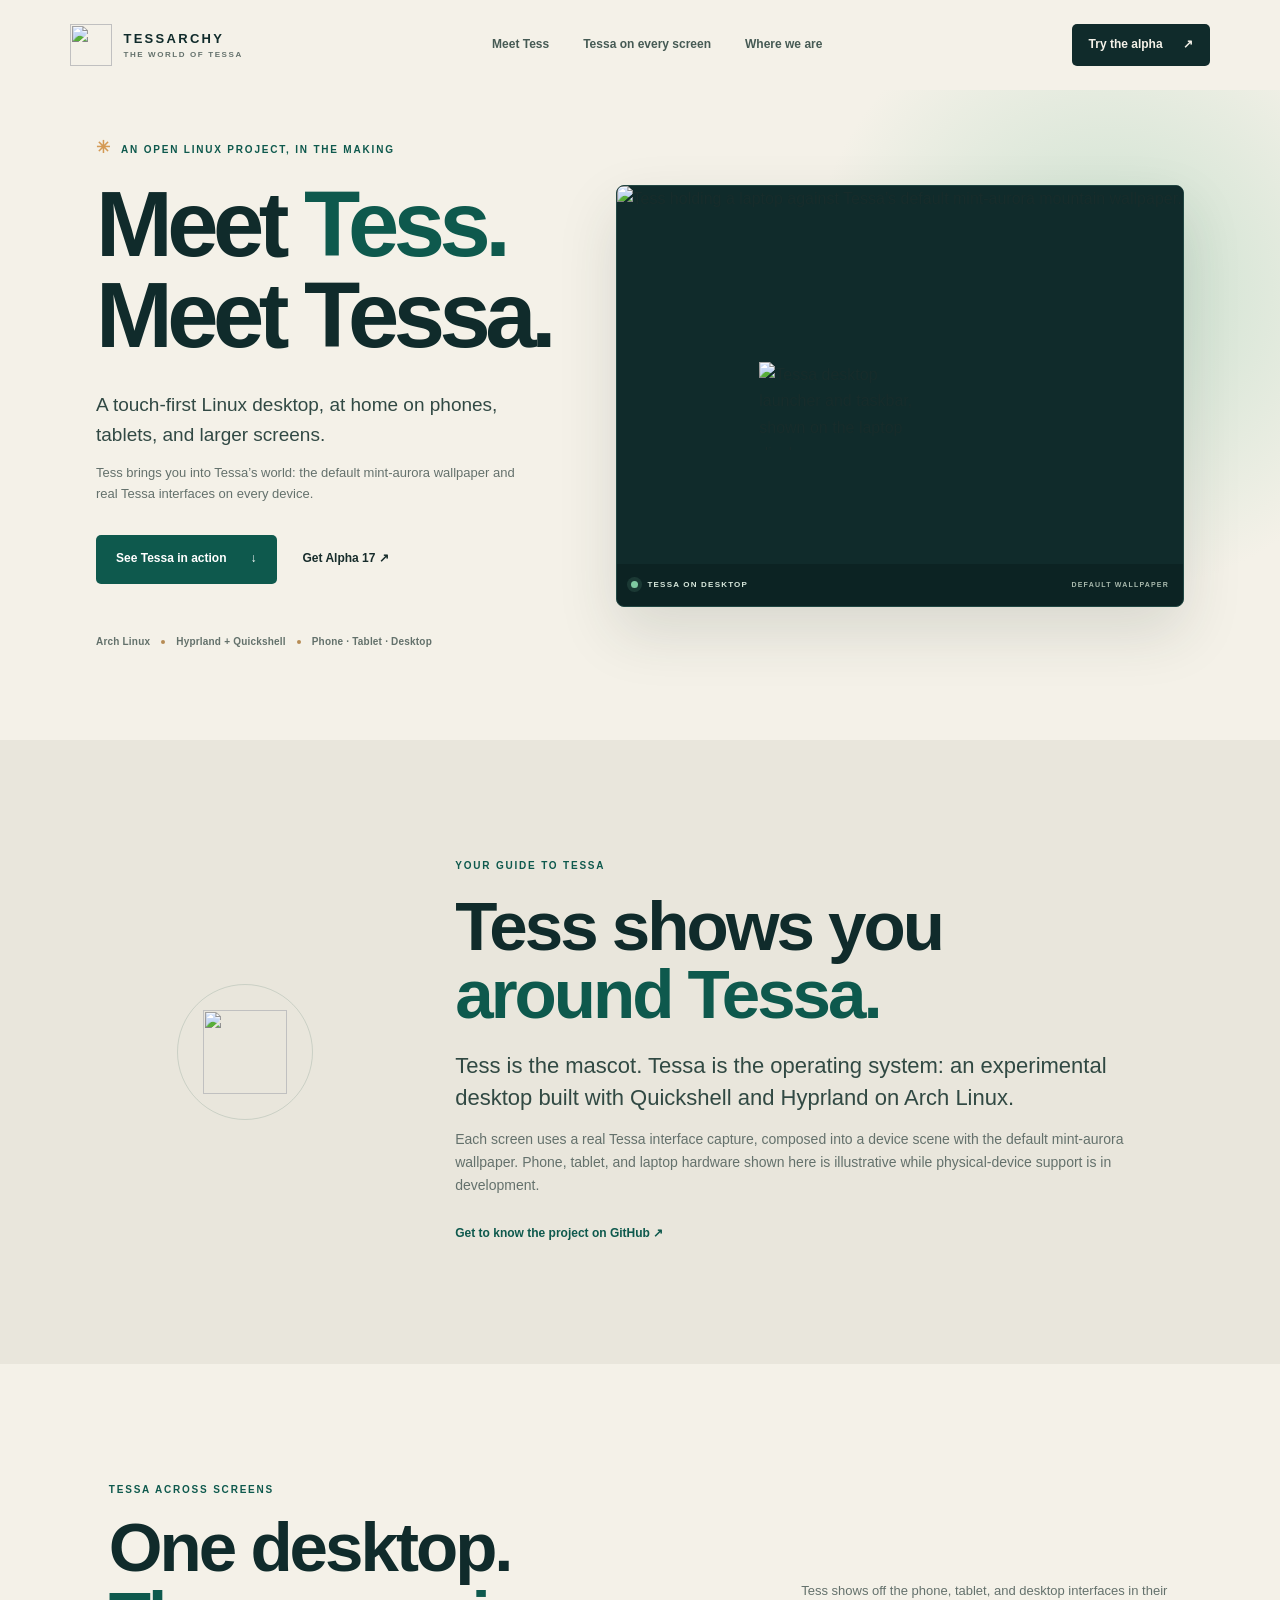
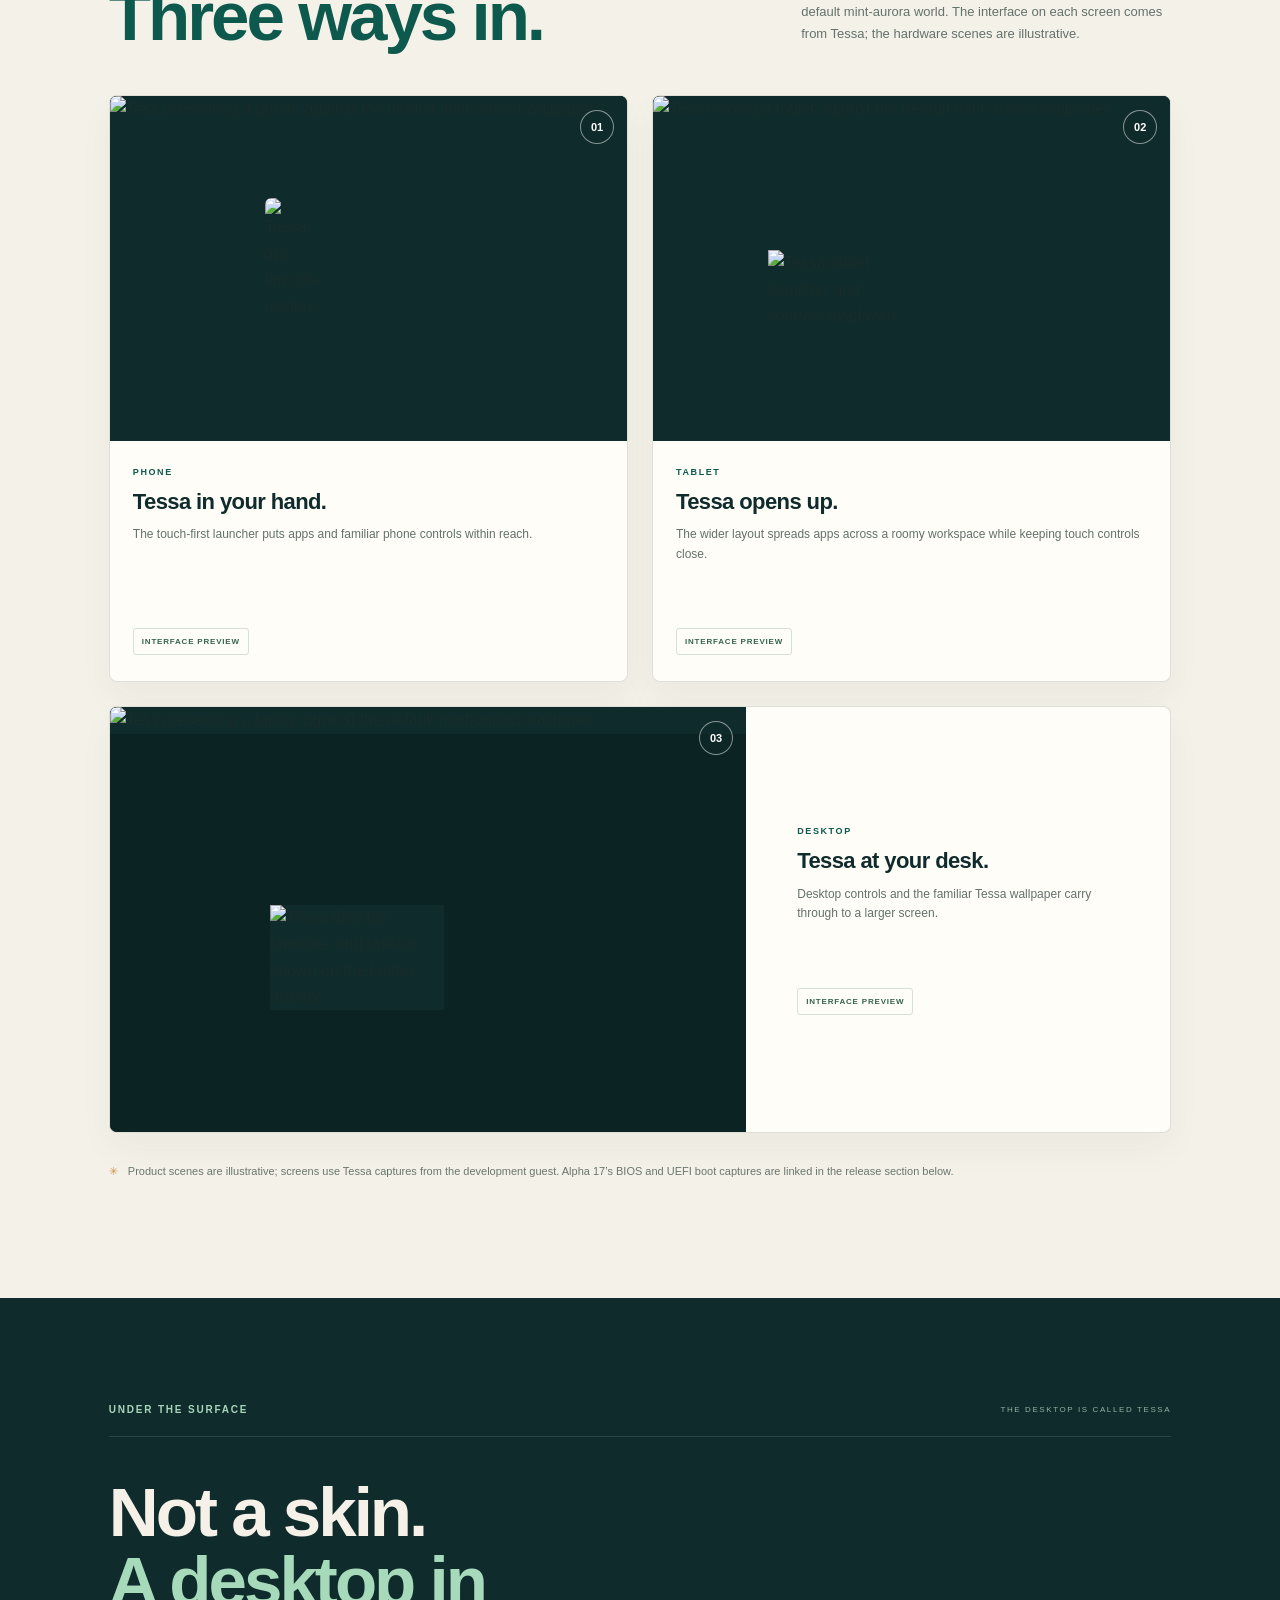
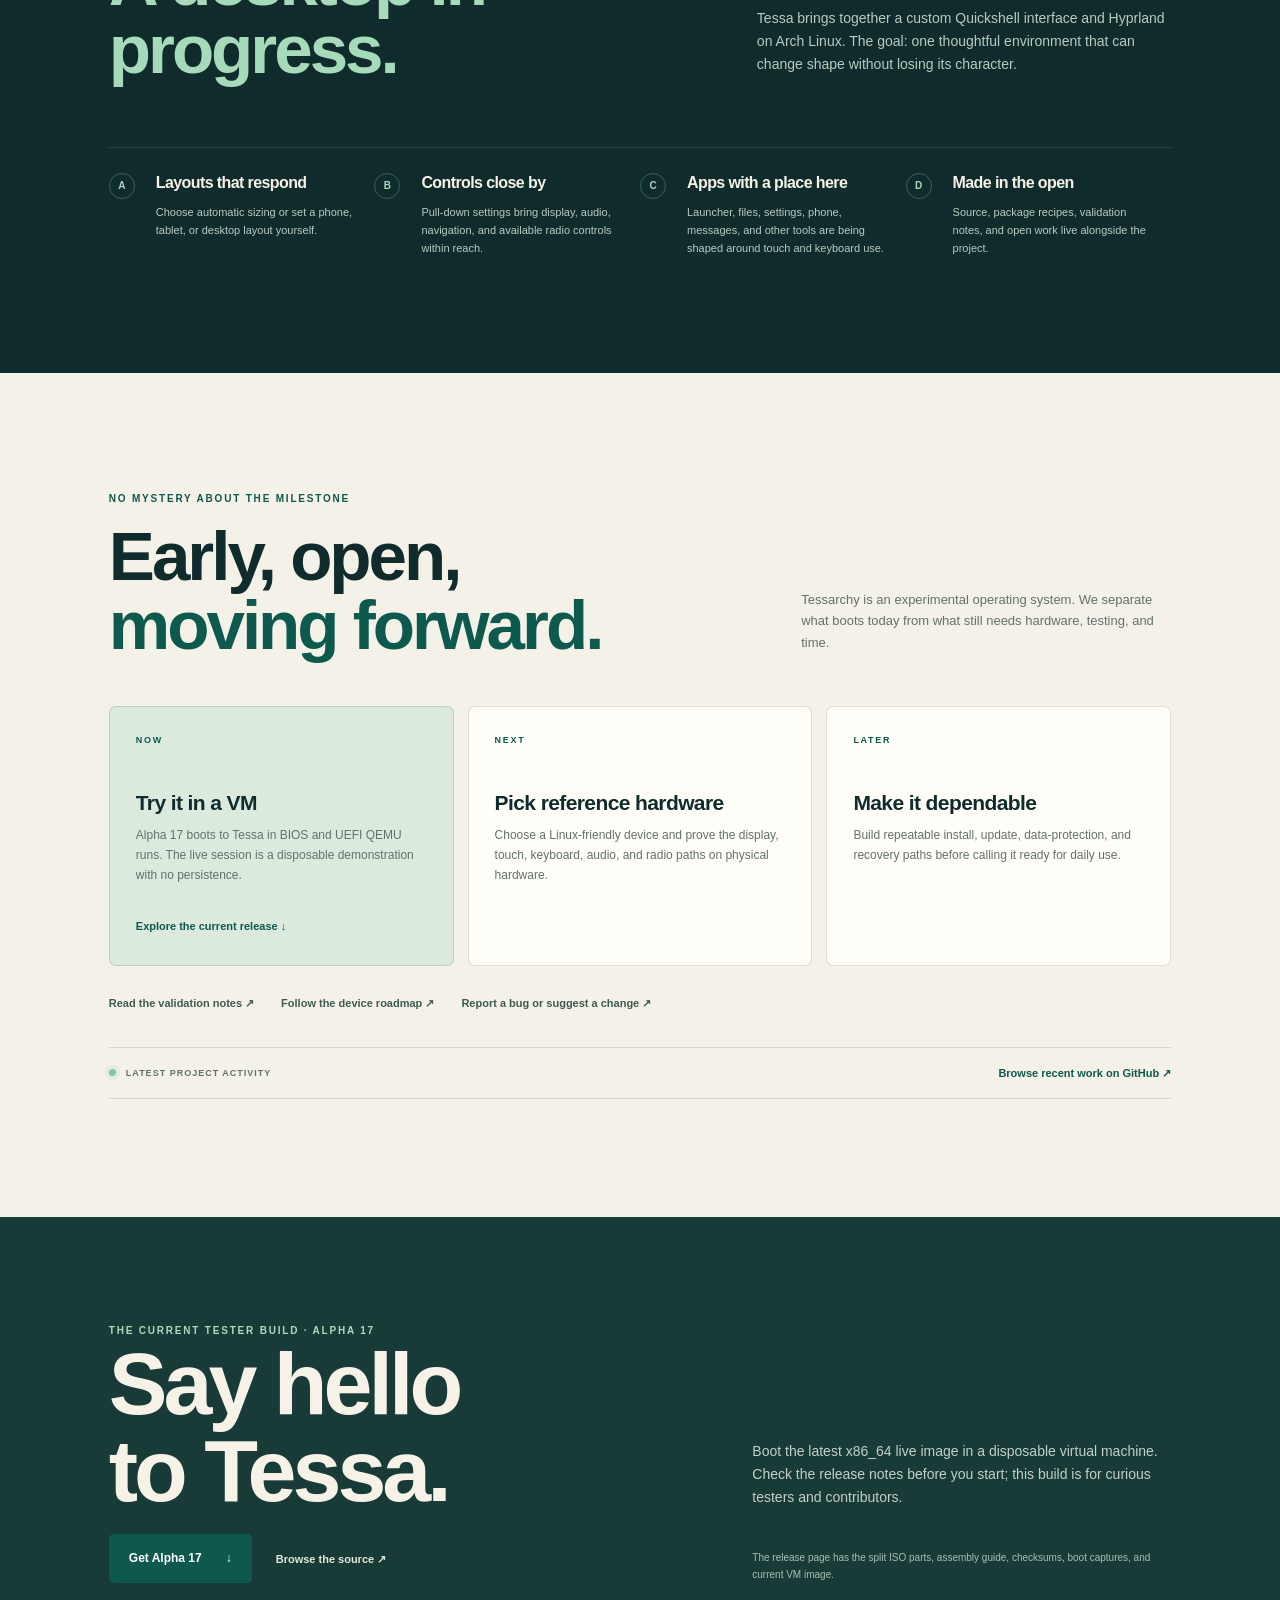
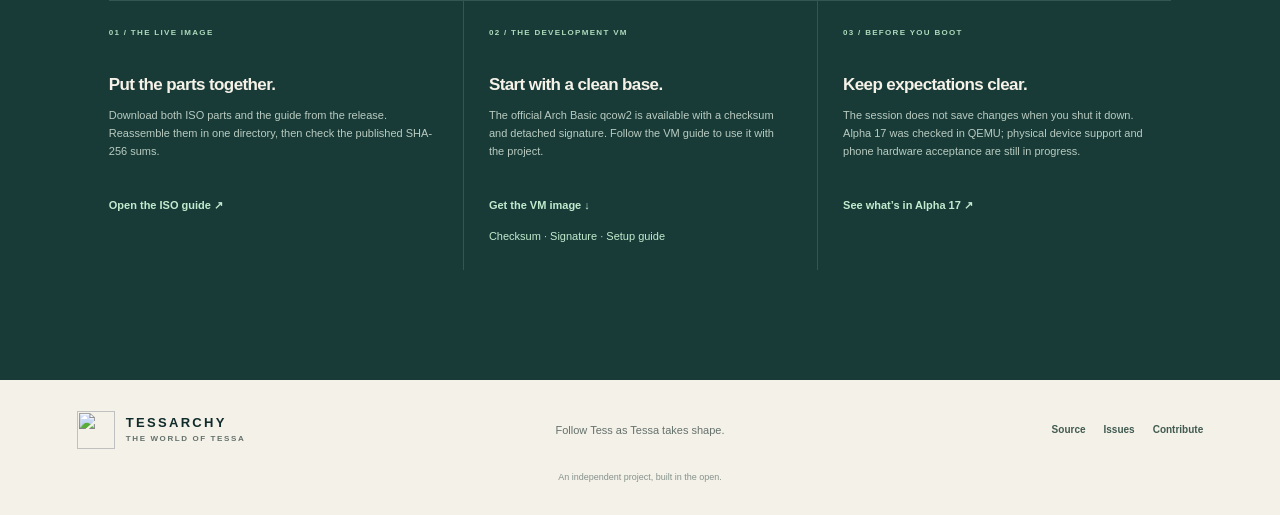
==== commit a9f57b6f: "Show Tess presenting Tessa devices" ====
--- a/website/index.html
+++ b/website/index.html
@@ -4,25 +4,25 @@
   <meta charset="utf-8">
   <meta name="viewport" content="width=device-width, initial-scale=1">
   <meta name="theme-color" content="#102b2b">
-  <meta name="description" content="Meet Tess, the friendly face of Tessa: a touch-first Linux desktop in development for phones, tablets, and desktop screens.">
+  <meta name="description" content="Meet Tess and see Tessa on phone, tablet, and desktop, set against the default mint-aurora wallpaper.">
   <title>Tessarchy — Meet Tess. Explore Tessa.</title>
   <link rel="canonical" href="https://thediamondsaint.github.io/tessarchy/">
   <link rel="icon" href="assets/tessarchy-mark.svg" type="image/svg+xml">
   <meta property="og:type" content="website">
   <meta property="og:site_name" content="Tessarchy">
   <meta property="og:title" content="Tessarchy — Meet Tess. Explore Tessa.">
-  <meta property="og:description" content="An independent Arch-based desktop project taking shape across phone, tablet, and desktop.">
+  <meta property="og:description" content="Tess presents Tessa across phone, tablet, and desktop, with real interface captures on each screen.">
   <meta property="og:url" content="https://thediamondsaint.github.io/tessarchy/">
-  <meta property="og:image" content="https://thediamondsaint.github.io/tessarchy/assets/desktop-normal-workspace.png">
-  <meta property="og:image:width" content="1280">
-  <meta property="og:image:height" content="800">
-  <meta property="og:image:alt" content="Actual Tessa desktop interface with Tessa Terminal and Tessa Notes open in an Arch Linux virtual machine.">
+  <meta property="og:image" content="https://thediamondsaint.github.io/tessarchy/assets/tess-laptop-social.jpg">
+  <meta property="og:image:width" content="1536">
+  <meta property="og:image:height" content="1024">
+  <meta property="og:image:alt" content="Tess holding a laptop displaying the Tessa desktop, with the default mint-aurora wallpaper behind her.">
   <meta name="twitter:card" content="summary_large_image">
   <meta name="twitter:title" content="Tessarchy — Meet Tess. Explore Tessa.">
-  <meta name="twitter:description" content="Meet Tess, the friendly face of Tessa, an experimental touch-first Linux desktop.">
-  <meta name="twitter:image" content="https://thediamondsaint.github.io/tessarchy/assets/desktop-normal-workspace.png">
-  <link rel="stylesheet" href="style.css?v=20261023-os-captures">
-  <script src="app.js?v=20261023-os-captures" defer></script>
+  <meta name="twitter:description" content="Tess presents Tessa across phone, tablet, and desktop, with real interface captures on each screen.">
+  <meta name="twitter:image" content="https://thediamondsaint.github.io/tessarchy/assets/tess-laptop-social.jpg">
+  <link rel="stylesheet" href="style.css?v=20261023-tess-device-showcase">
+  <script src="app.js?v=20261023-tess-device-showcase" defer></script>
 </head>
 <body>
   <a class="skip" href="#main">Skip to the page</a>
@@ -43,9 +43,9 @@
     <section class="hero" id="top">
       <div class="hero-copy">
         <p class="kicker"><span class="spark" aria-hidden="true">✳</span> AN OPEN LINUX PROJECT, IN THE MAKING</p>
-        <h1>Meet <em>Tessa.</em><br>See it running.</h1>
-        <p class="hero-lede">A touch-first Linux desktop, adapting from a compact phone layout to a wider workspace.</p>
-        <p class="hero-detail">These are real captures from Tessa running in an Arch Linux QEMU development guest. The project is still working toward supported physical devices.</p>
+        <h1>Meet <em>Tess.</em><br>Meet Tessa.</h1>
+        <p class="hero-lede">A touch-first Linux desktop, at home on phones, tablets, and larger screens.</p>
+        <p class="hero-detail">Tess brings you into Tessa’s world: the default mint-aurora wallpaper and real Tessa interfaces on every device.</p>
         <div class="hero-actions">
           <a class="button button-bright" href="#devices">See Tessa in action <span aria-hidden="true">↓</span></a>
           <a class="alpha-link" href="#download">Get Alpha 17 <span aria-hidden="true">↗</span></a>
@@ -53,42 +53,45 @@
         <div class="hero-facts"><span>Arch Linux</span><i></i><span>Hyprland + Quickshell</span><i></i><span>Phone · Tablet · Desktop</span></div>
       </div>
       <figure class="hero-screen">
-        <img src="assets/desktop-normal-workspace.png" alt="Actual Tessa desktop interface with Tessa Terminal and Tessa Notes windows open above the desktop taskbar." width="1280" height="800" fetchpriority="high">
-        <figcaption><span class="tess-dot" aria-hidden="true"></span> ACTUAL TESSA DESKTOP <span class="art-note">QEMU · OCT 21, 2026</span></figcaption>
+        <div class="device-scene device-scene-laptop">
+          <img class="scene-photo" src="assets/tess-laptop-device.jpg" alt="Tess holding a laptop against Tessa’s default mint-aurora mountain wallpaper." width="1536" height="1024" fetchpriority="high">
+          <img class="screen-overlay" src="assets/laptop-screen.png" alt="Tessa desktop launcher and taskbar, shown on the laptop display." width="1280" height="800">
+        </div>
+        <figcaption><span class="tess-dot" aria-hidden="true"></span> TESSA ON DESKTOP <span class="art-note">DEFAULT WALLPAPER</span></figcaption>
       </figure>
     </section>
 
     <section class="welcome section-pad" id="meet-tess">
       <div class="welcome-mark" aria-hidden="true"><img src="assets/tessarchy-mark.svg" alt="" width="84" height="84"></div>
       <div class="welcome-copy">
-        <p class="kicker">TESSA, RUNNING FOR REAL</p>
-        <h2>See the work.<br><em>Know the stage.</em></h2>
+        <p class="kicker">YOUR GUIDE TO TESSA</p>
+        <h2>Tess shows you<br><em>around Tessa.</em></h2>
         <p class="welcome-lede">Tess is the mascot. Tessa is the operating system: an experimental desktop built with Quickshell and Hyprland on Arch Linux.</p>
-        <p>The screen captures on this page come from a real QEMU development guest. They show the interface as it ran, including app launchers, window controls, and open desktop applications. They are not concept renders or photos of supported hardware.</p>
+        <p>Each screen uses a real Tessa interface capture, composed into a device scene with the default mint-aurora wallpaper. Phone, tablet, and laptop hardware shown here is illustrative while physical-device support is in development.</p>
         <a class="under-link" href="https://github.com/thediamondsaint/tessarchy">Get to know the project on GitHub <span aria-hidden="true">↗</span></a>
       </div>
     </section>
 
     <section class="devices section-pad" id="devices">
       <div class="section-heading">
-        <div><p class="kicker">THREE REAL SCREEN CAPTURES</p><h2>One desktop.<br><em>Three layouts.</em></h2></div>
-        <p>Phone, tablet, and desktop interfaces captured directly from the Tessa development guest. The screenshots are genuine; physical-device support is still being developed.</p>
+        <div><p class="kicker">TESSA ACROSS SCREENS</p><h2>One desktop.<br><em>Three ways in.</em></h2></div>
+        <p>Tess shows off the phone, tablet, and desktop interfaces in their default mint-aurora world. The interface on each screen comes from Tessa; the hardware scenes are illustrative.</p>
       </div>
       <div class="device-grid">
         <article class="device-card phone-card">
-          <div class="device-image"><img src="assets/phone-launcher.png" alt="Actual phone-sized Tessa app launcher with Files, Firefox, Phone, Messages, Settings, and Controls tiles." width="390" height="844" loading="lazy"><span class="device-number">01</span></div>
-          <div class="device-copy"><p class="card-label">PHONE LAYOUT · QEMU</p><h3>Tessa for the phone.</h3><p>The captured launcher presents apps in touch-sized tiles, with Phone, Messages, Settings, and navigation along the bottom edge.</p><span class="status-pill">DEVELOPMENT CAPTURE</span><a class="capture-link" href="assets/phone-launcher.png">Open original ↗</a></div>
+          <div class="device-image"><div class="device-scene device-scene-phone"><img class="scene-photo" src="assets/tess-phone-device.jpg" alt="Tess presenting a phone against the default mint-aurora wallpaper." width="1536" height="1024" loading="lazy"><img class="screen-overlay" src="assets/phone-screen.png" alt="Tessa app launcher displayed on the phone." width="390" height="844" loading="lazy"></div><span class="device-number">01</span></div>
+          <div class="device-copy"><p class="card-label">PHONE</p><h3>Tessa in your hand.</h3><p>The touch-first launcher puts apps and familiar phone controls within reach.</p><span class="status-pill">INTERFACE PREVIEW</span></div>
         </article>
         <article class="device-card tablet-card">
-          <div class="device-image"><img src="assets/tablet-launcher.png" alt="Actual tablet-sized Tessa app launcher in a QEMU desktop, with a terminal window behind it." width="1024" height="768" loading="lazy"><span class="device-number">02</span></div>
-          <div class="device-copy"><p class="card-label">TABLET LAYOUT · QEMU</p><h3>Tessa for the tablet.</h3><p>The wider launcher arranges applications across a tablet-sized workspace, with the same controls and navigation kept in view.</p><span class="status-pill">DEVELOPMENT CAPTURE</span><a class="capture-link" href="assets/tablet-launcher.png">Open original ↗</a></div>
+          <div class="device-image"><div class="device-scene device-scene-tablet"><img class="scene-photo" src="assets/tess-tablet-device.jpg" alt="Tess holding a tablet against the default mint-aurora wallpaper." width="1536" height="1024" loading="lazy"><img class="screen-overlay" src="assets/tablet-screen.png" alt="Tessa tablet launcher and controls displayed on the tablet." width="1024" height="768" loading="lazy"></div><span class="device-number">02</span></div>
+          <div class="device-copy"><p class="card-label">TABLET</p><h3>Tessa opens up.</h3><p>The wider layout spreads apps across a roomy workspace while keeping touch controls close.</p><span class="status-pill">INTERFACE PREVIEW</span></div>
         </article>
         <article class="device-card desktop-card">
-          <div class="device-image"><img src="assets/desktop-normal-workspace.png" alt="Actual Tessa desktop in an Arch Linux QEMU guest, with Tessa Terminal and Tessa Notes windows open above the taskbar." width="1280" height="800" loading="lazy"><span class="device-number">03</span></div>
-          <div class="device-copy"><p class="card-label">DESKTOP LAYOUT · QEMU</p><h3>Tessa at the desktop.</h3><p>Two real application windows sit above the Tessa taskbar, with workspace controls and system status visible.</p><span class="status-pill">DEVELOPMENT CAPTURE</span><a class="capture-link" href="assets/desktop-normal-workspace.png">Open original ↗</a></div>
+          <div class="device-image"><div class="device-scene device-scene-laptop"><img class="scene-photo" src="assets/tess-laptop-device.jpg" alt="Tess presenting a laptop against the default mint-aurora wallpaper." width="1536" height="1024" loading="lazy"><img class="screen-overlay" src="assets/laptop-screen.png" alt="Tessa desktop launcher and taskbar, shown on the laptop display." width="1280" height="800" loading="lazy"></div><span class="device-number">03</span></div>
+          <div class="device-copy"><p class="card-label">DESKTOP</p><h3>Tessa at your desk.</h3><p>Desktop controls and the familiar Tessa wallpaper carry through to a larger screen.</p><span class="status-pill">INTERFACE PREVIEW</span></div>
         </article>
       </div>
-      <p class="art-disclaimer"><span aria-hidden="true">✳</span> Unedited QEMU captures from the October 21 development guest. Alpha 17’s BIOS and UEFI boot captures are linked in the release section below.</p>
+      <p class="art-disclaimer"><span aria-hidden="true">✳</span> Product scenes are illustrative; screens use Tessa captures from the development guest. Alpha 17’s BIOS and UEFI boot captures are linked in the release section below.</p>
     </section>
 
     <section class="tessa-section">
--- a/website/style.css
+++ b/website/style.css
@@ -4,3 +4,23 @@
 @media(max-width:680px){body{font-size:15px}.site-header{height:74px;padding-inline:18px}.brand img{width:36px;height:36px}.site-header nav{display:none}.nav-cta{padding:10px 12px;gap:10px;font-size:10px}.hero{min-height:0;padding:47px 22px 68px;grid-template-columns:1fr;gap:35px}.hero h1{font-size:68px;letter-spacing:-4px}.hero-lede{font-size:17px;margin-top:22px}.hero-detail{font-size:12px}.hero-facts{margin-top:31px;gap:8px}.hero-facts span{font-size:8px}.hero-screen{max-width:100%}.section-pad{padding:76px 22px}.welcome{grid-template-columns:1fr;gap:28px}.welcome-mark{width:92px;height:92px;margin:0}.welcome-mark img{width:61px}.welcome h2,.section-heading h2,.tessa-intro h2{font-size:48px;letter-spacing:-2.6px}.welcome-lede{font-size:18px}.section-heading{display:block;margin-bottom:30px}.section-heading>p{margin-top:18px}.device-grid{grid-template-columns:1fr;gap:14px}.device-card{display:grid;grid-template-columns:.82fr 1fr;align-items:stretch}.device-image img{height:100%;min-height:260px;max-height:370px}.device-copy{padding:20px 16px}.device-copy h3{font-size:18px}.device-copy p:not(.card-label){min-height:0;font-size:11px}.status-pill{font-size:7px}.desktop-card{grid-column:auto;display:block}.desktop-card .device-image img{height:230px;min-height:0;max-height:260px;object-position:center}.tessa-section{padding:75px 22px}.tessa-topline{margin-bottom:32px}.tessa-topline>span{font-size:7px}.tessa-intro{display:block}.tessa-intro>p{margin-top:20px}.feature-list{grid-template-columns:1fr;margin-top:40px;row-gap:12px}.feature-list article{padding:17px 0 0;border-top:1px solid #d9efe022}.progress{padding:76px 22px}.progress-grid{grid-template-columns:1fr}.progress-card{min-height:0}.progress-index{margin-bottom:24px}.progress-card p{min-height:0}.progress-links{display:grid;gap:14px}.latest-commit{align-items:flex-start;flex-direction:column}.latest-commit a{max-width:100%}.download-section{padding:76px 22px}.download-copy{display:block;margin-bottom:40px}.download-copy .kicker{margin-bottom:14px}.download-copy h2{font-size:64px}.download-copy>p:not(.kicker):not(.download-note){margin:17px 0}.download-actions{margin-top:24px;flex-wrap:wrap;gap:16px}.download-note{margin:18px 0 0}.download-details{grid-template-columns:1fr}.download-details article,.download-details article+article{padding:23px 0;border-left:0;border-bottom:1px solid #d7eee025}.download-step{margin-bottom:20px}.download-details p{min-height:0}.site-footer{padding:24px 22px;grid-template-columns:1fr auto}.site-footer>p{grid-column:1/-1;grid-row:2}.footer-links{grid-column:1/-1;grid-row:3;justify-self:start}.build-stamp{text-align:left;grid-column:1/-1;grid-row:4}}
 @media(max-width:400px){.hero h1{font-size:58px}.hero-actions{align-items:flex-start;flex-direction:column;gap:15px}.device-card,.desktop-card{grid-template-columns:.72fr 1fr}.device-image img{min-height:280px}.desktop-card .device-image img{height:220px;min-height:0;max-height:240px}.device-copy{padding:16px 12px}.device-copy h3{font-size:16px}}
 @media(prefers-reduced-motion:reduce){*,*::before,*::after{scroll-behavior:auto!important;transition:none!important}}
+
+/* Tess device photography: keep each whole scene visible and place the real
+   development capture in the display area of the photographed device. */
+.hero-screen .device-scene,.device-image .device-scene{position:relative;width:100%;aspect-ratio:3/2;overflow:hidden;background:#0c2323}
+.device-scene img.scene-photo{display:block;width:100%;height:100%;max-width:none;aspect-ratio:auto;object-fit:cover;object-position:center;margin:0}
+.device-scene img.screen-overlay{position:absolute;z-index:2;display:block;width:auto;height:auto;max-width:none;aspect-ratio:auto;object-fit:fill;margin:0;padding:0;border:0;box-shadow:none;transform:none}
+.device-scene-phone img.screen-overlay{left:29.95%;top:29.65%;width:10.4%;height:32.6%;border-radius:12%/6%}
+.device-scene-tablet img.screen-overlay{left:22.2%;top:44.75%;width:25.4%;height:23.15%}
+.device-scene-laptop img.screen-overlay{left:25.2%;top:46.55%;width:27.3%;height:23.35%}
+.device-grid{grid-template-columns:repeat(2,minmax(0,1fr));gap:24px;align-items:start}
+.device-card{display:block;min-width:0}
+.device-image{height:auto;aspect-ratio:3/2;background:#0c2323}
+.device-image img{height:auto;min-height:0;max-height:none;object-fit:cover;transition:none}
+.device-number{z-index:3}
+.desktop-card{grid-column:1/-1;display:grid;grid-template-columns:1.2fr .8fr;align-items:center}
+.desktop-card .device-image{grid-column:1;grid-row:1/-1}
+.desktop-card .device-copy{grid-column:2;grid-row:1/-1;padding:clamp(25px,4vw,58px)}
+.desktop-card .device-image img{height:auto;min-height:0;max-height:none;object-fit:cover}
+.device-card:hover .device-image img{transform:none}
+@media(max-width:680px){.device-grid{grid-template-columns:1fr;gap:18px}.device-card,.desktop-card{display:block}.device-image{height:auto;aspect-ratio:3/2}.device-image img,.desktop-card .device-image img{height:auto;min-height:0;max-height:none}.device-copy{padding:22px}.device-copy p:not(.card-label){min-height:0}}
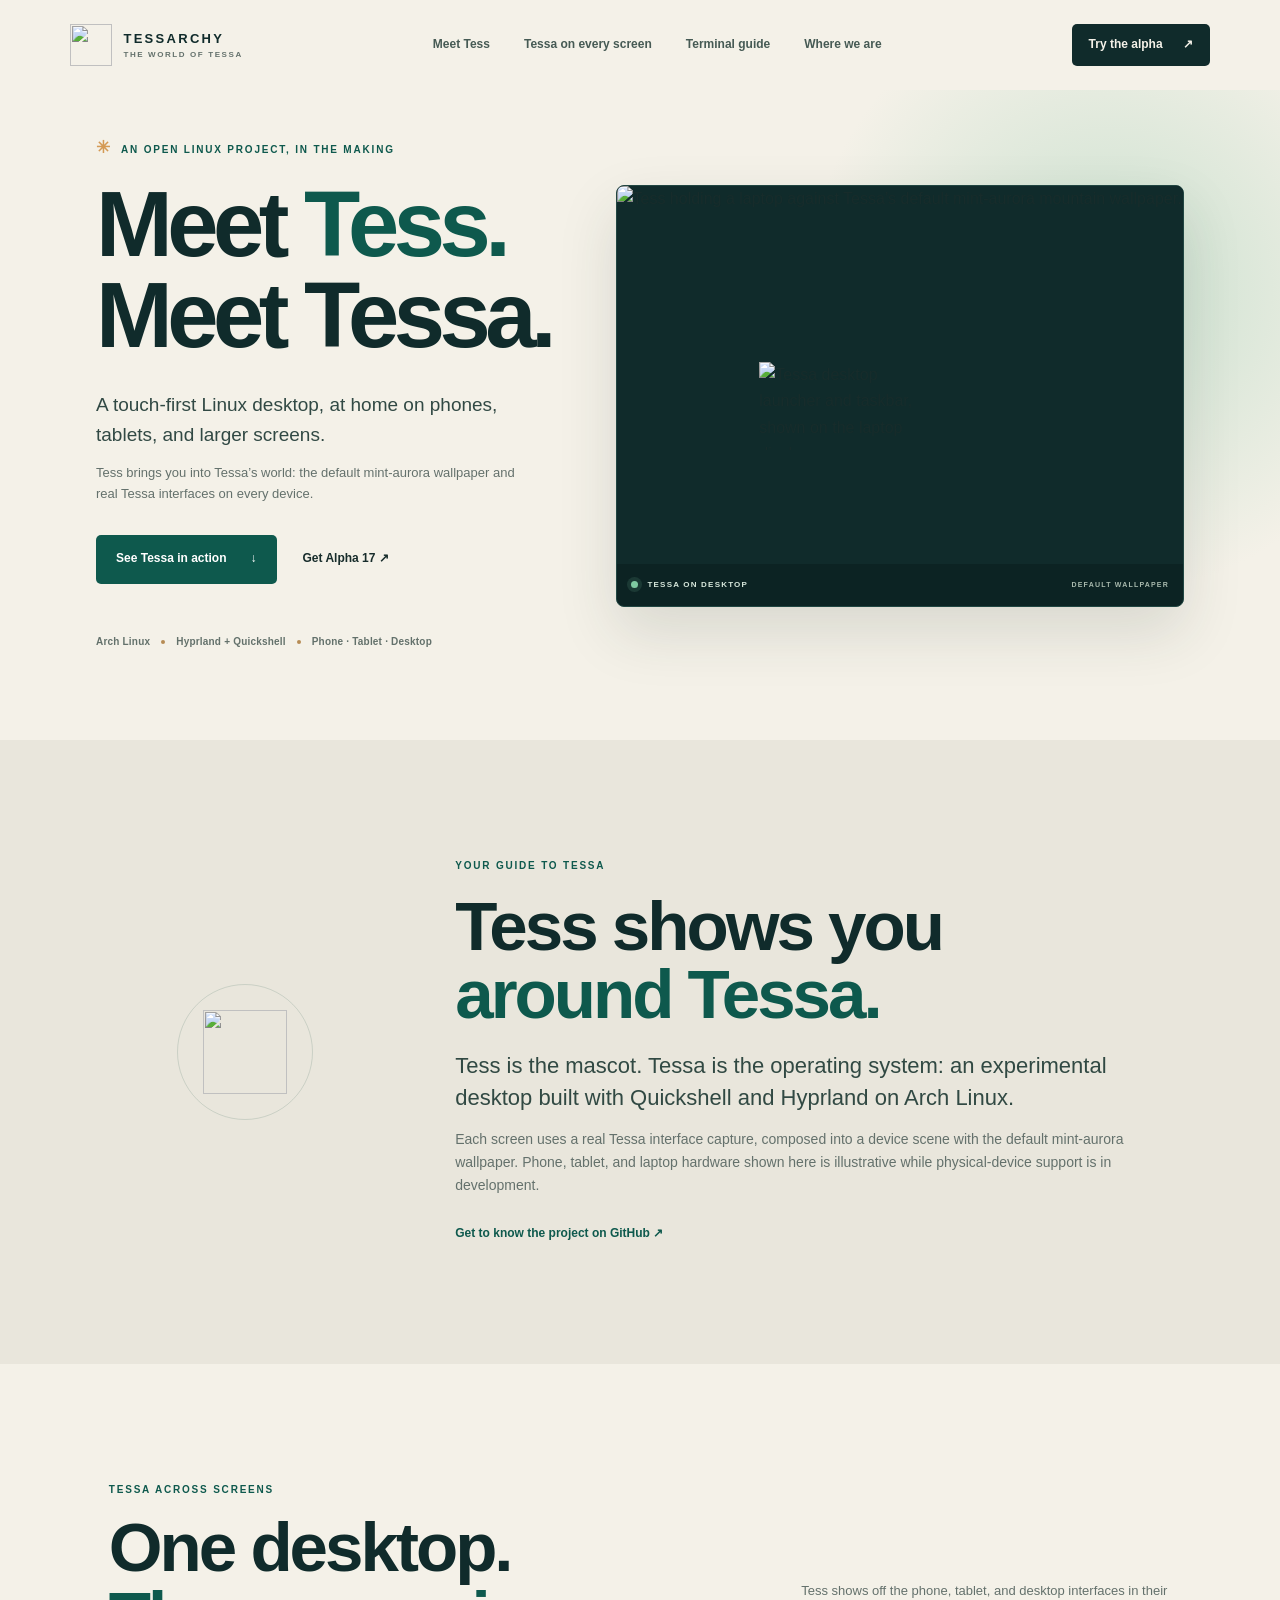
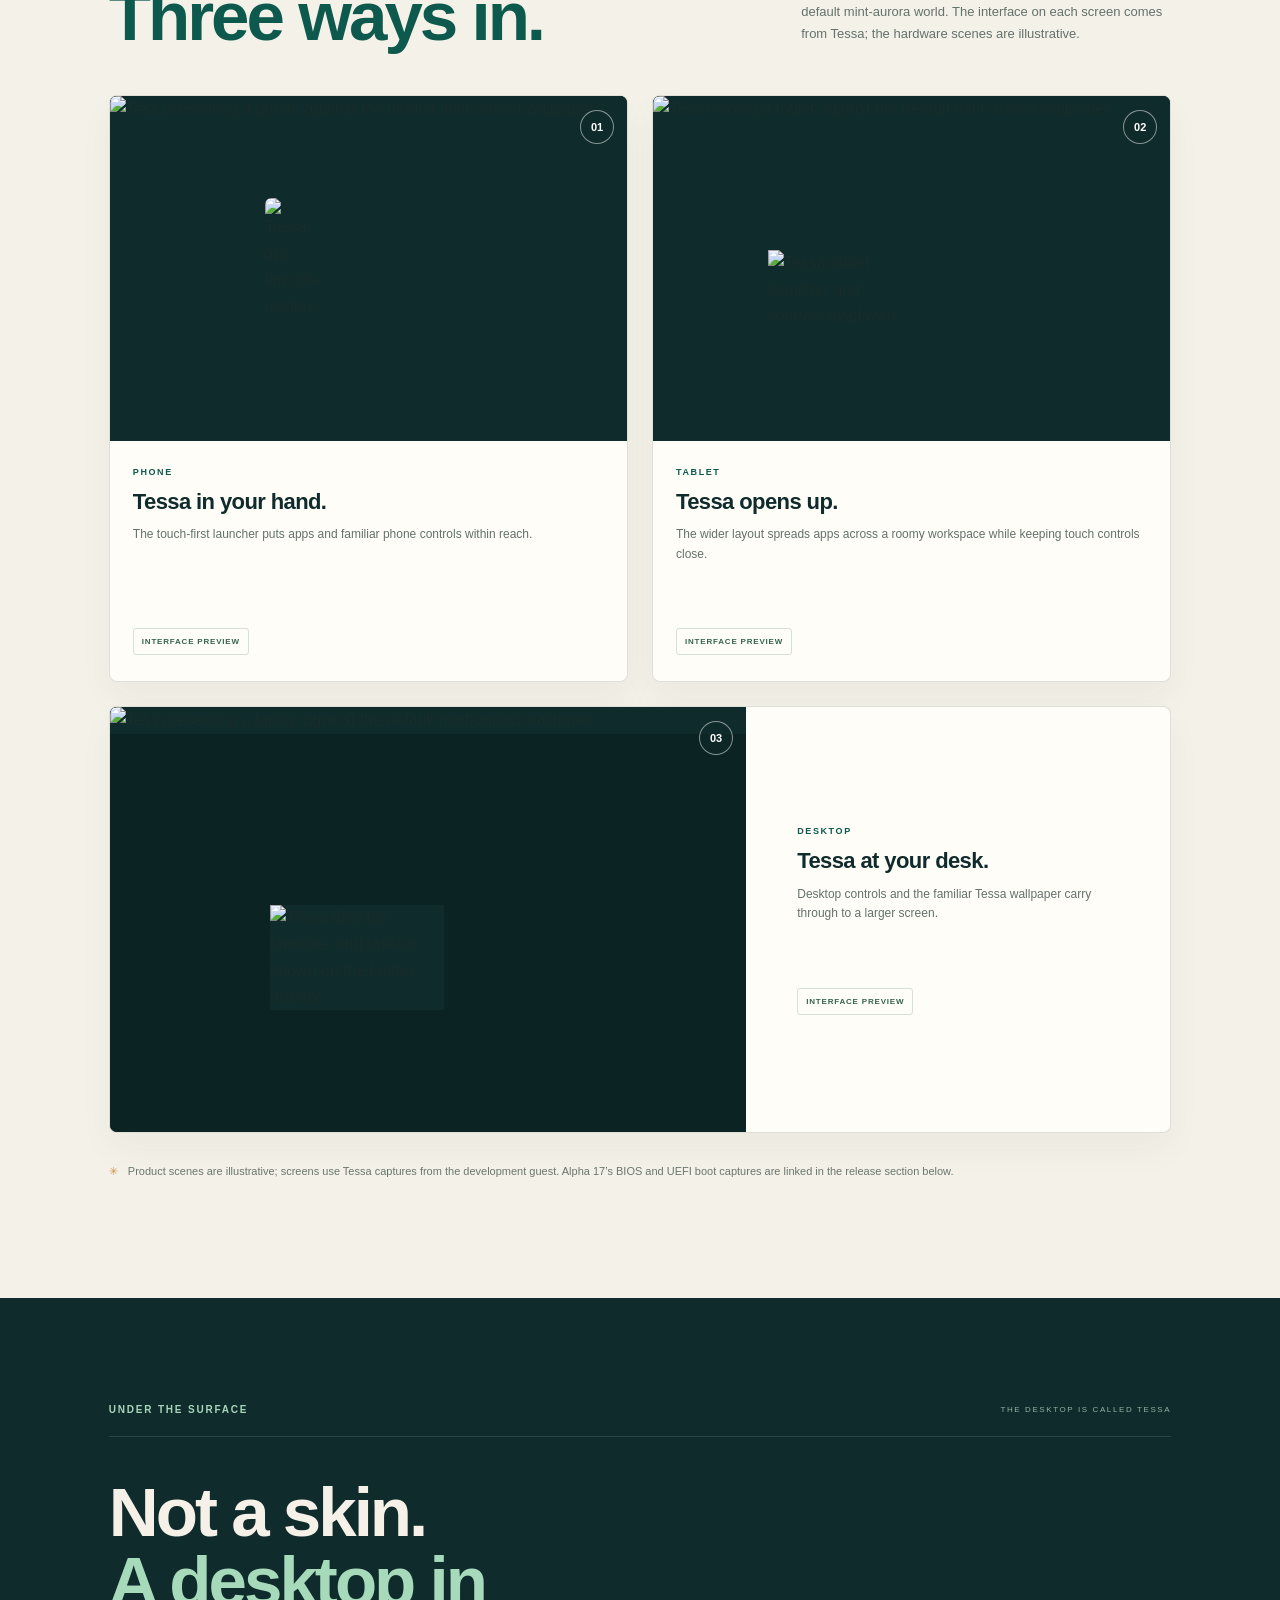
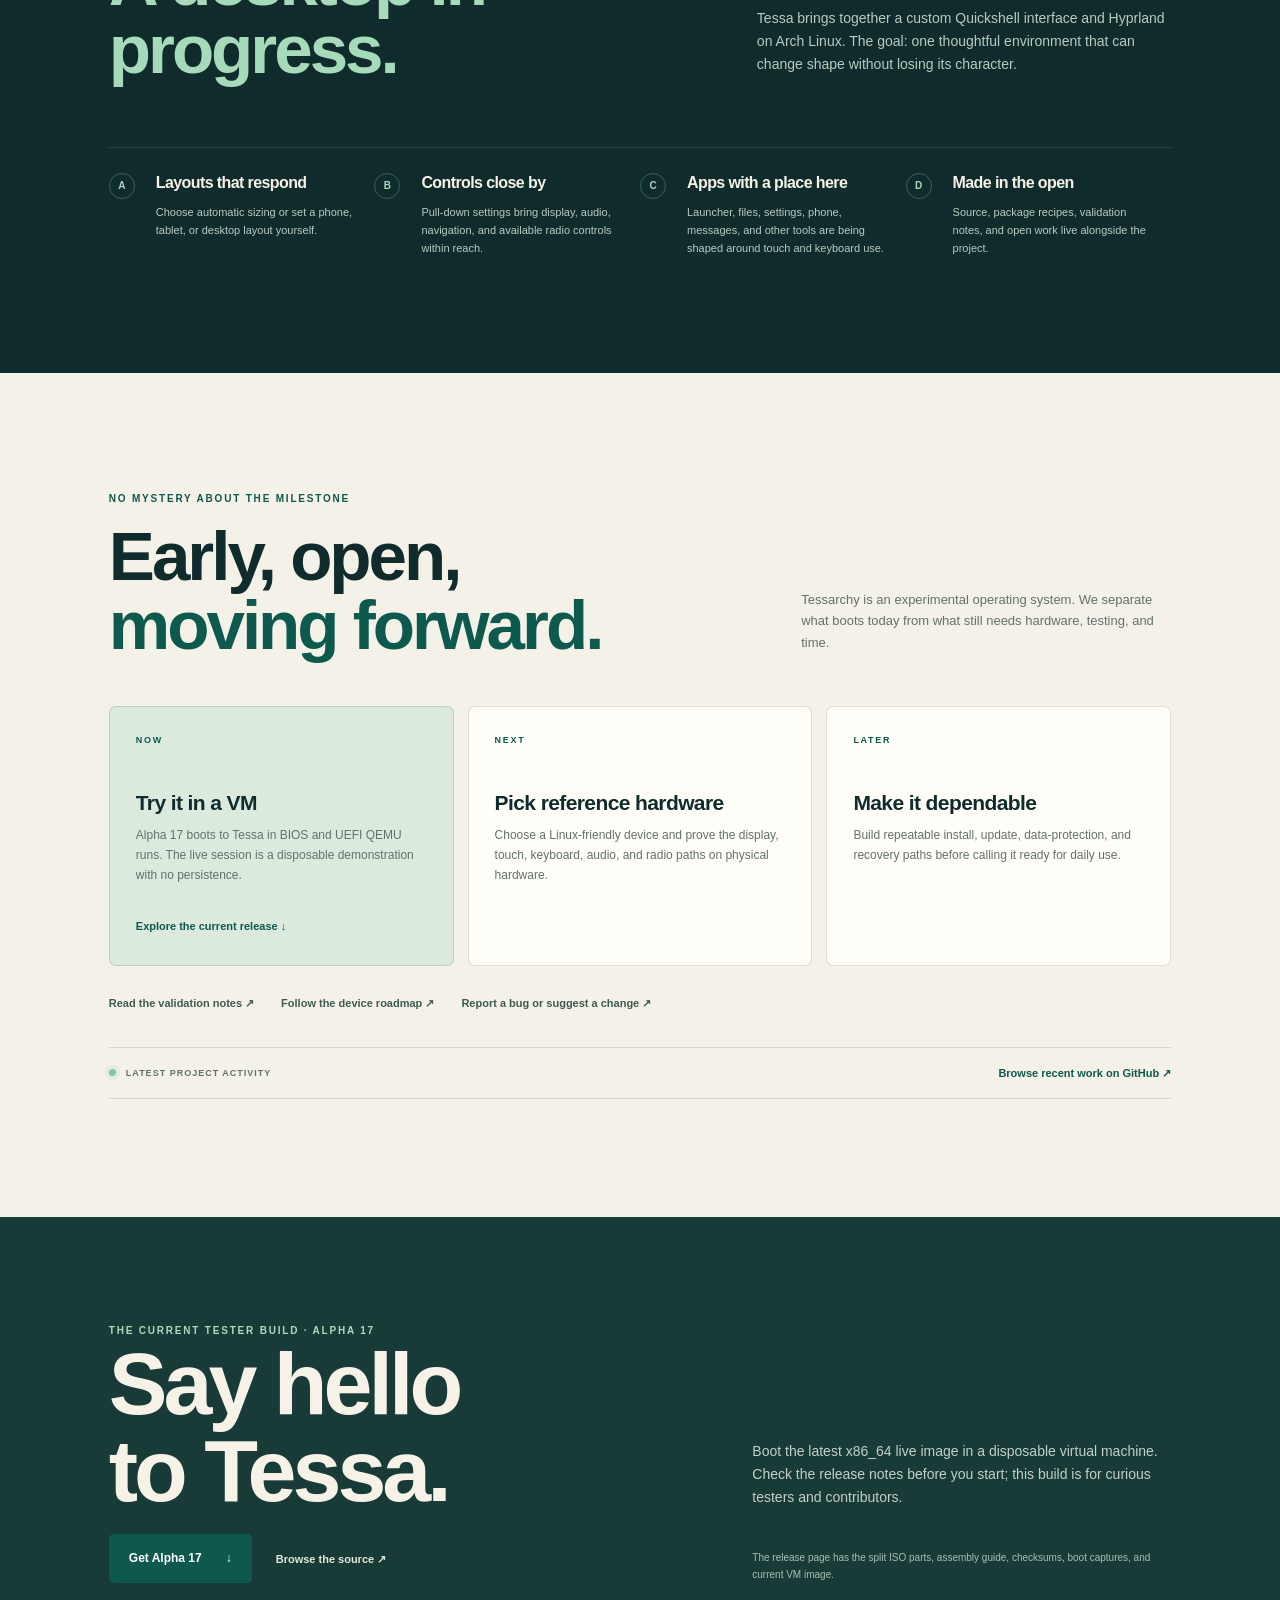
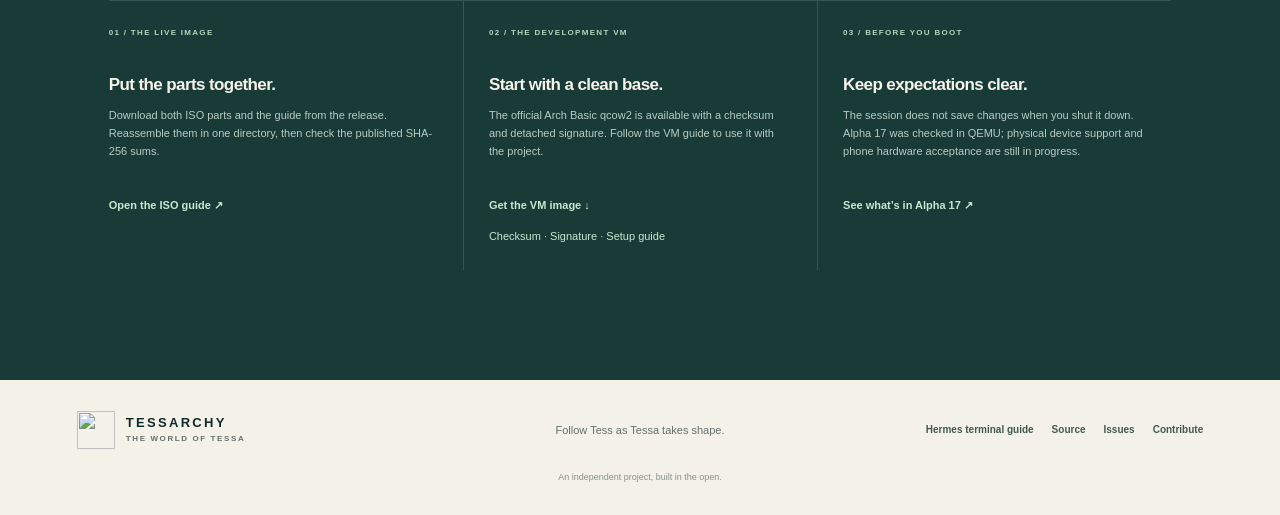
==== commit b7d5ff06: "Add Hermes terminal guide to website" ====
--- a/website/index.html
+++ b/website/index.html
@@ -34,6 +34,7 @@
     <nav aria-label="Main navigation">
       <a href="#meet-tess">Meet Tess</a>
       <a href="#devices">Tessa on every screen</a>
+      <a href="terminal-guide.html">Terminal guide</a>
       <a href="#progress">Where we are</a>
     </nav>
     <a class="nav-cta" href="#download">Try the alpha <span aria-hidden="true">↗</span></a>
@@ -138,7 +139,7 @@
   <footer class="site-footer">
     <a class="brand footer-brand" href="#top"><img src="assets/tessarchy-mark.svg" width="38" height="38" alt=""><span>TESSARCHY<small>THE WORLD OF TESSA</small></span></a>
     <p>Follow Tess as Tessa takes shape.</p>
-    <div class="footer-links"><a href="https://github.com/thediamondsaint/tessarchy">Source</a><a href="https://github.com/thediamondsaint/tessarchy/issues">Issues</a><a href="https://github.com/thediamondsaint/tessarchy/blob/main/CONTRIBUTING.md">Contribute</a></div>
+    <div class="footer-links"><a href="terminal-guide.html">Hermes terminal guide</a><a href="https://github.com/thediamondsaint/tessarchy">Source</a><a href="https://github.com/thediamondsaint/tessarchy/issues">Issues</a><a href="https://github.com/thediamondsaint/tessarchy/blob/main/CONTRIBUTING.md">Contribute</a></div>
     <span id="build-stamp" class="build-stamp">An independent project, built in the open.</span>
   </footer>
 </body>
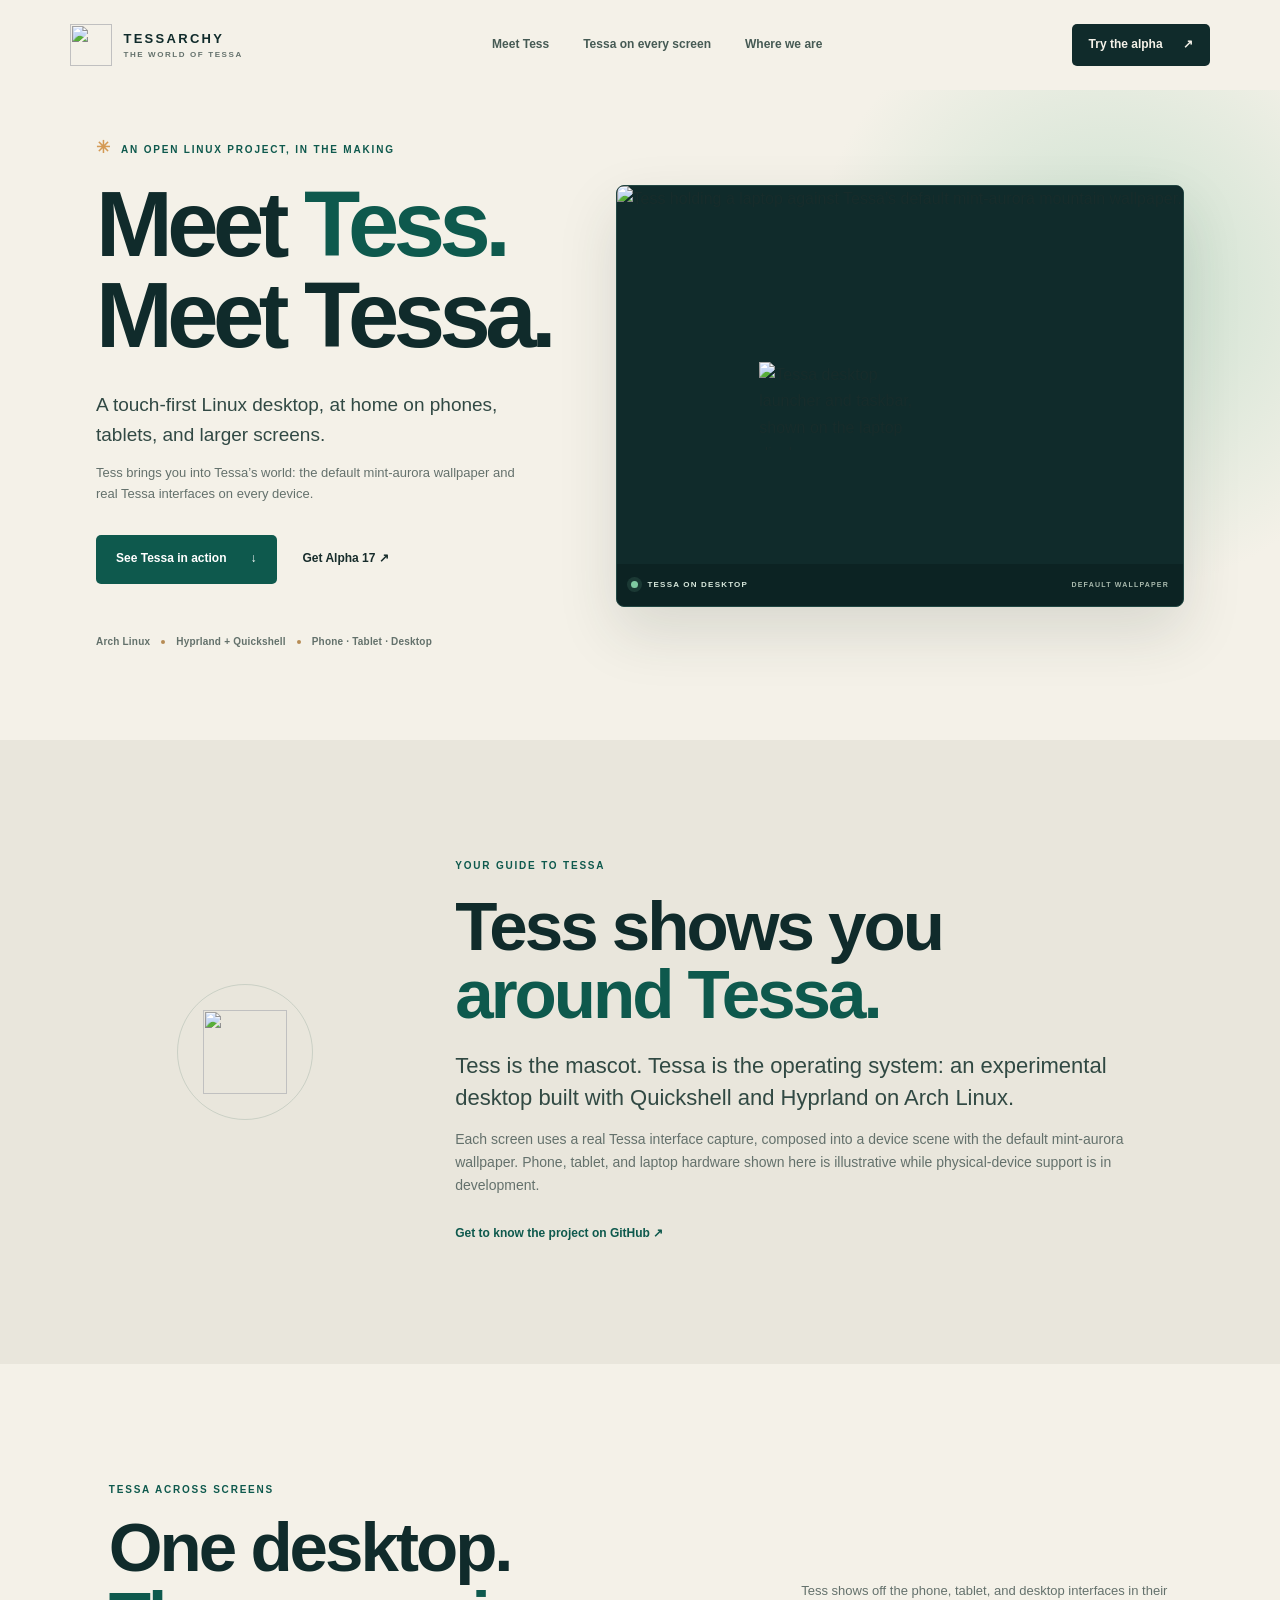
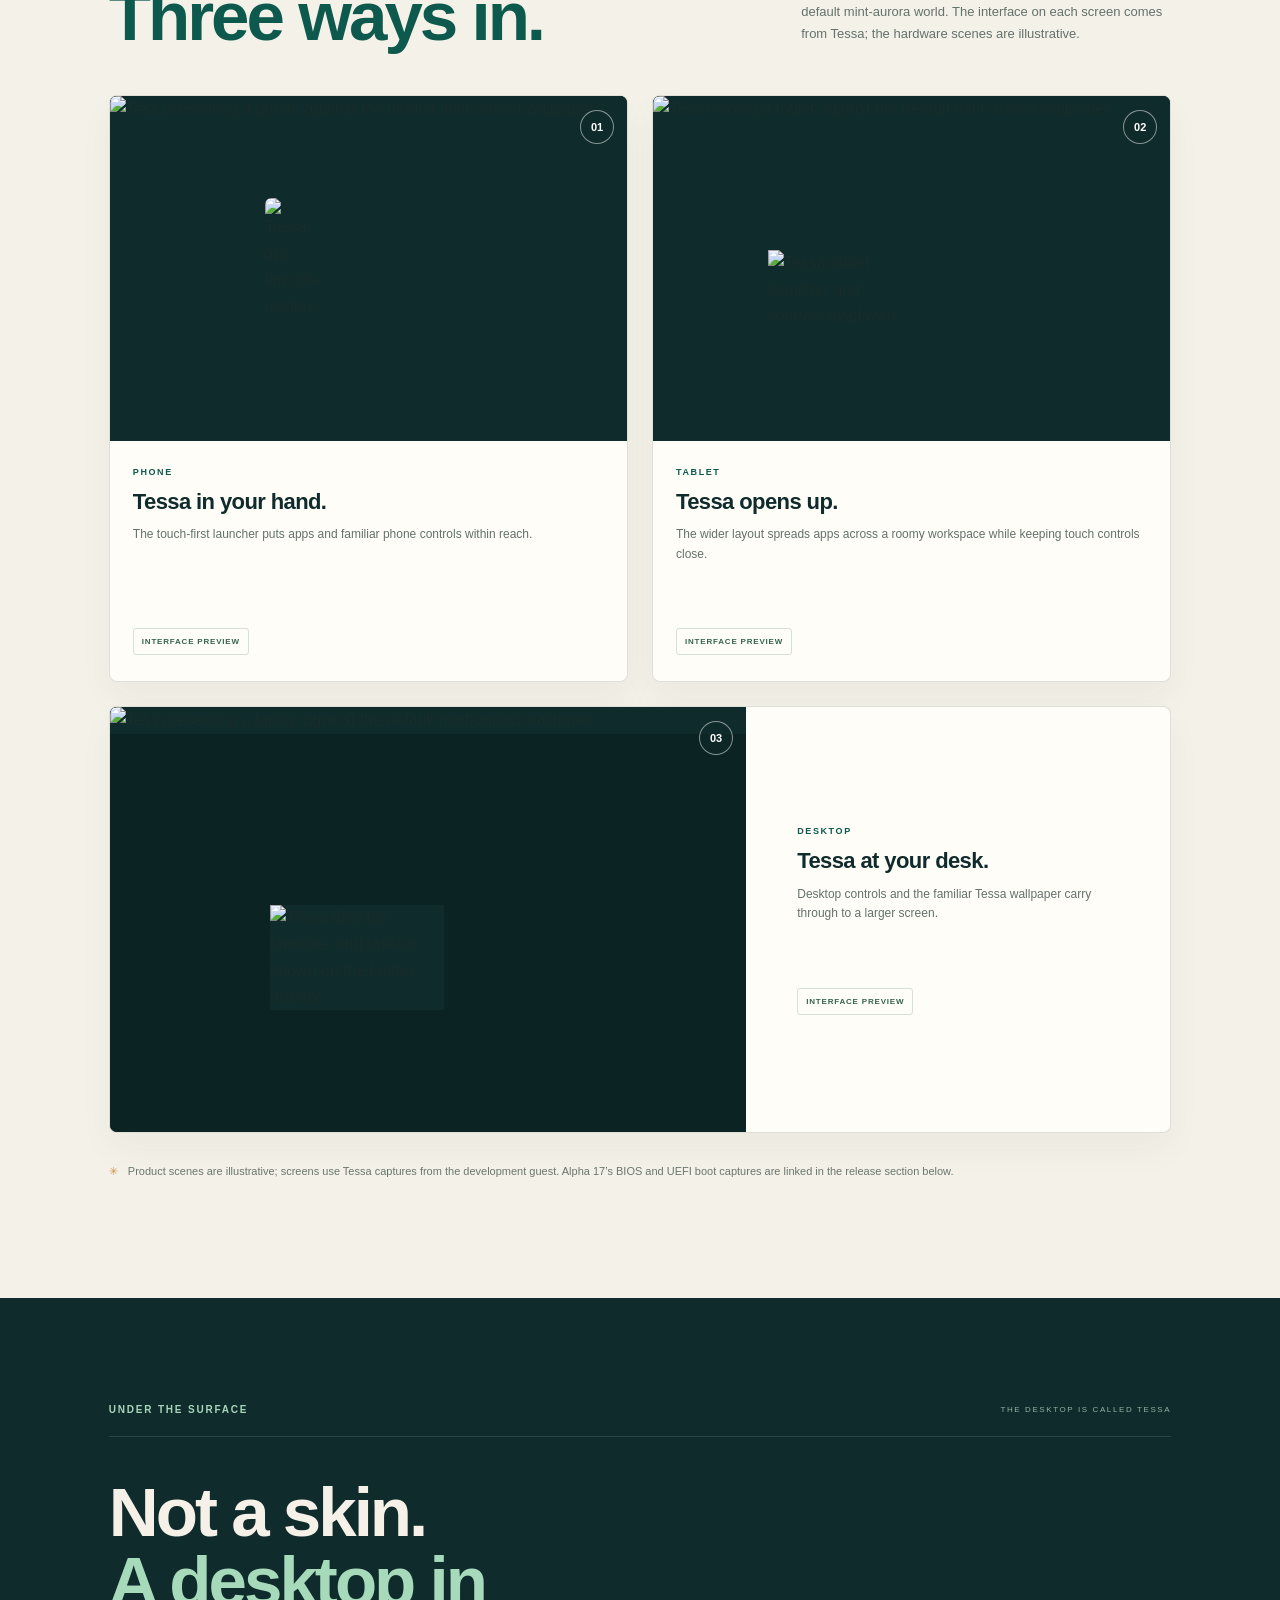
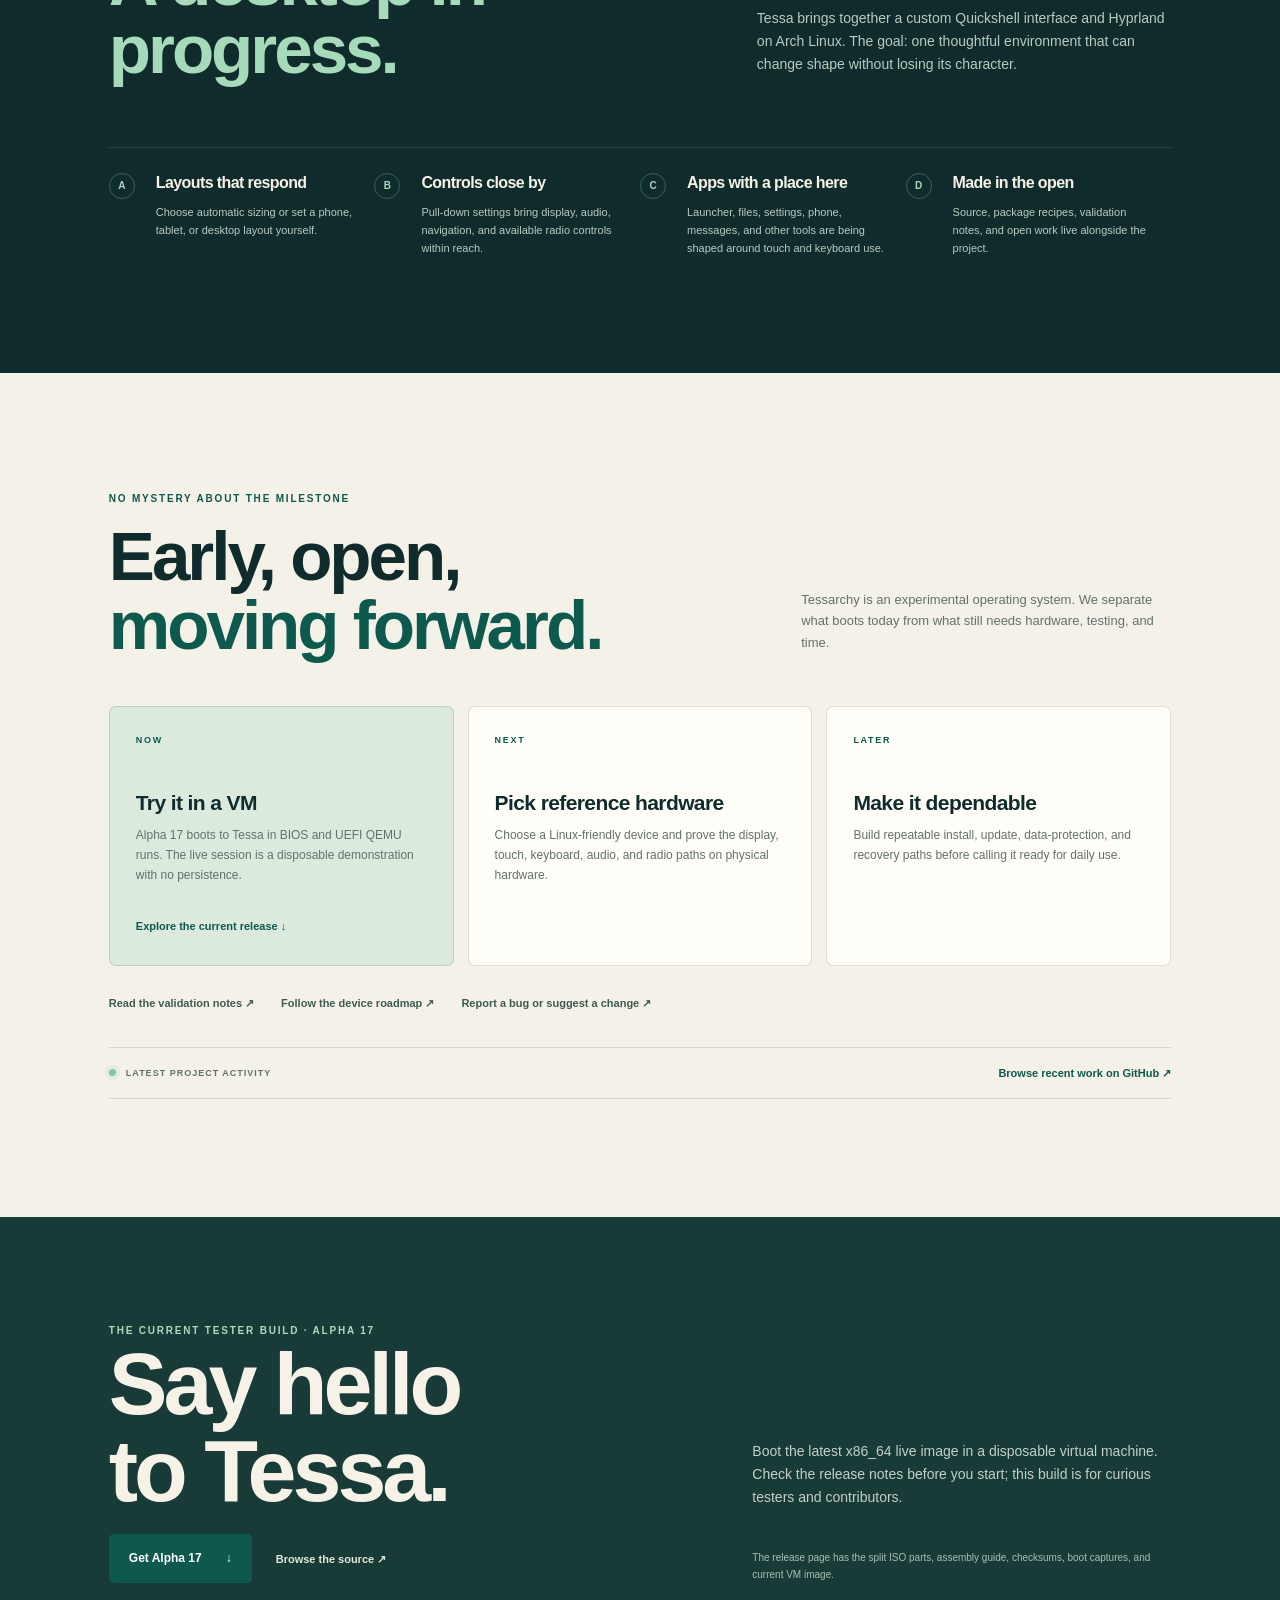
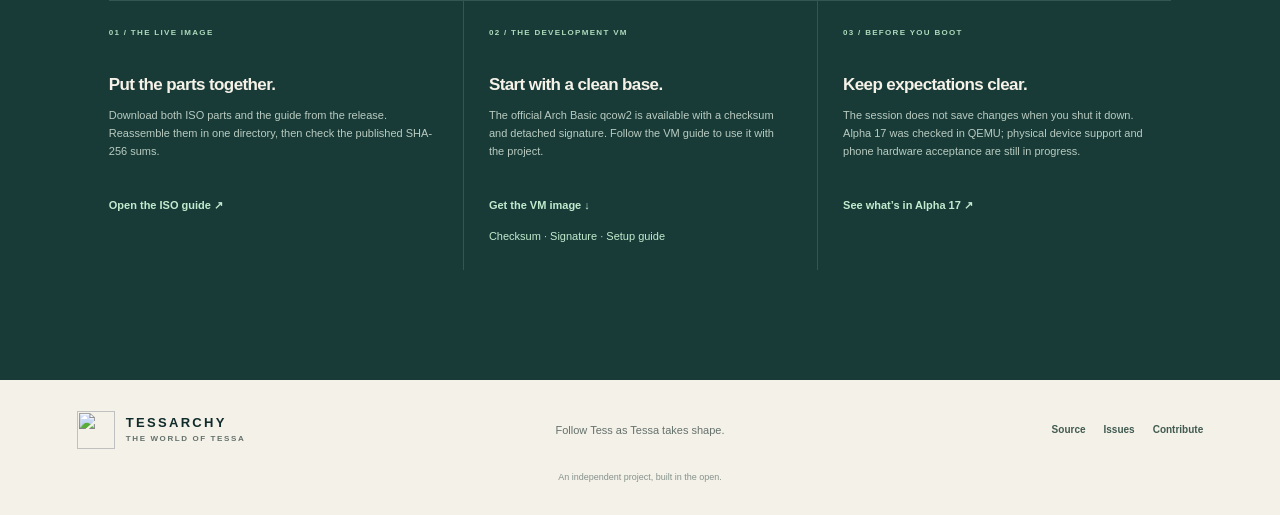
==== commit 00426ae5: "Remove terminal guide from public site" ====
--- a/website/index.html
+++ b/website/index.html
@@ -34,7 +34,6 @@
     <nav aria-label="Main navigation">
       <a href="#meet-tess">Meet Tess</a>
       <a href="#devices">Tessa on every screen</a>
-      <a href="terminal-guide.html">Terminal guide</a>
       <a href="#progress">Where we are</a>
     </nav>
     <a class="nav-cta" href="#download">Try the alpha <span aria-hidden="true">↗</span></a>
@@ -139,7 +138,7 @@
   <footer class="site-footer">
     <a class="brand footer-brand" href="#top"><img src="assets/tessarchy-mark.svg" width="38" height="38" alt=""><span>TESSARCHY<small>THE WORLD OF TESSA</small></span></a>
     <p>Follow Tess as Tessa takes shape.</p>
-    <div class="footer-links"><a href="terminal-guide.html">Hermes terminal guide</a><a href="https://github.com/thediamondsaint/tessarchy">Source</a><a href="https://github.com/thediamondsaint/tessarchy/issues">Issues</a><a href="https://github.com/thediamondsaint/tessarchy/blob/main/CONTRIBUTING.md">Contribute</a></div>
+    <div class="footer-links"><a href="https://github.com/thediamondsaint/tessarchy">Source</a><a href="https://github.com/thediamondsaint/tessarchy/issues">Issues</a><a href="https://github.com/thediamondsaint/tessarchy/blob/main/CONTRIBUTING.md">Contribute</a></div>
     <span id="build-stamp" class="build-stamp">An independent project, built in the open.</span>
   </footer>
 </body>
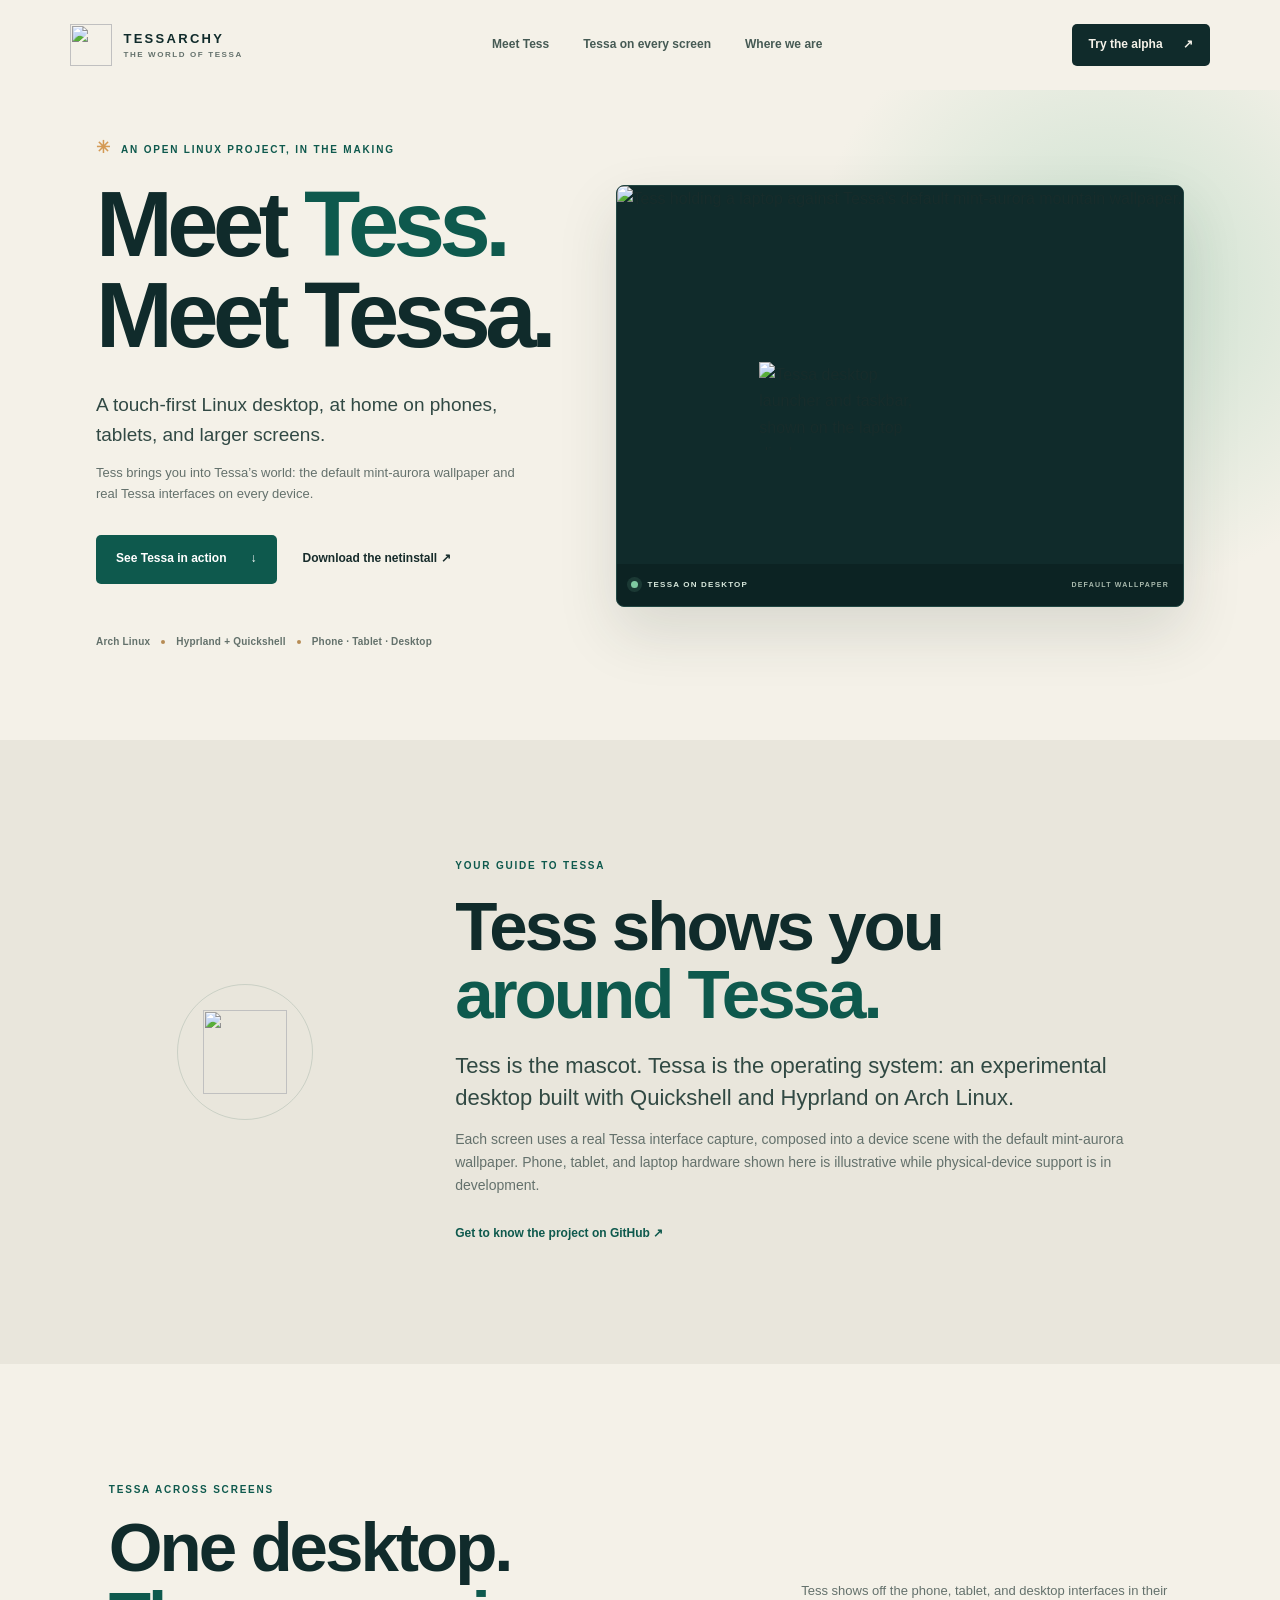
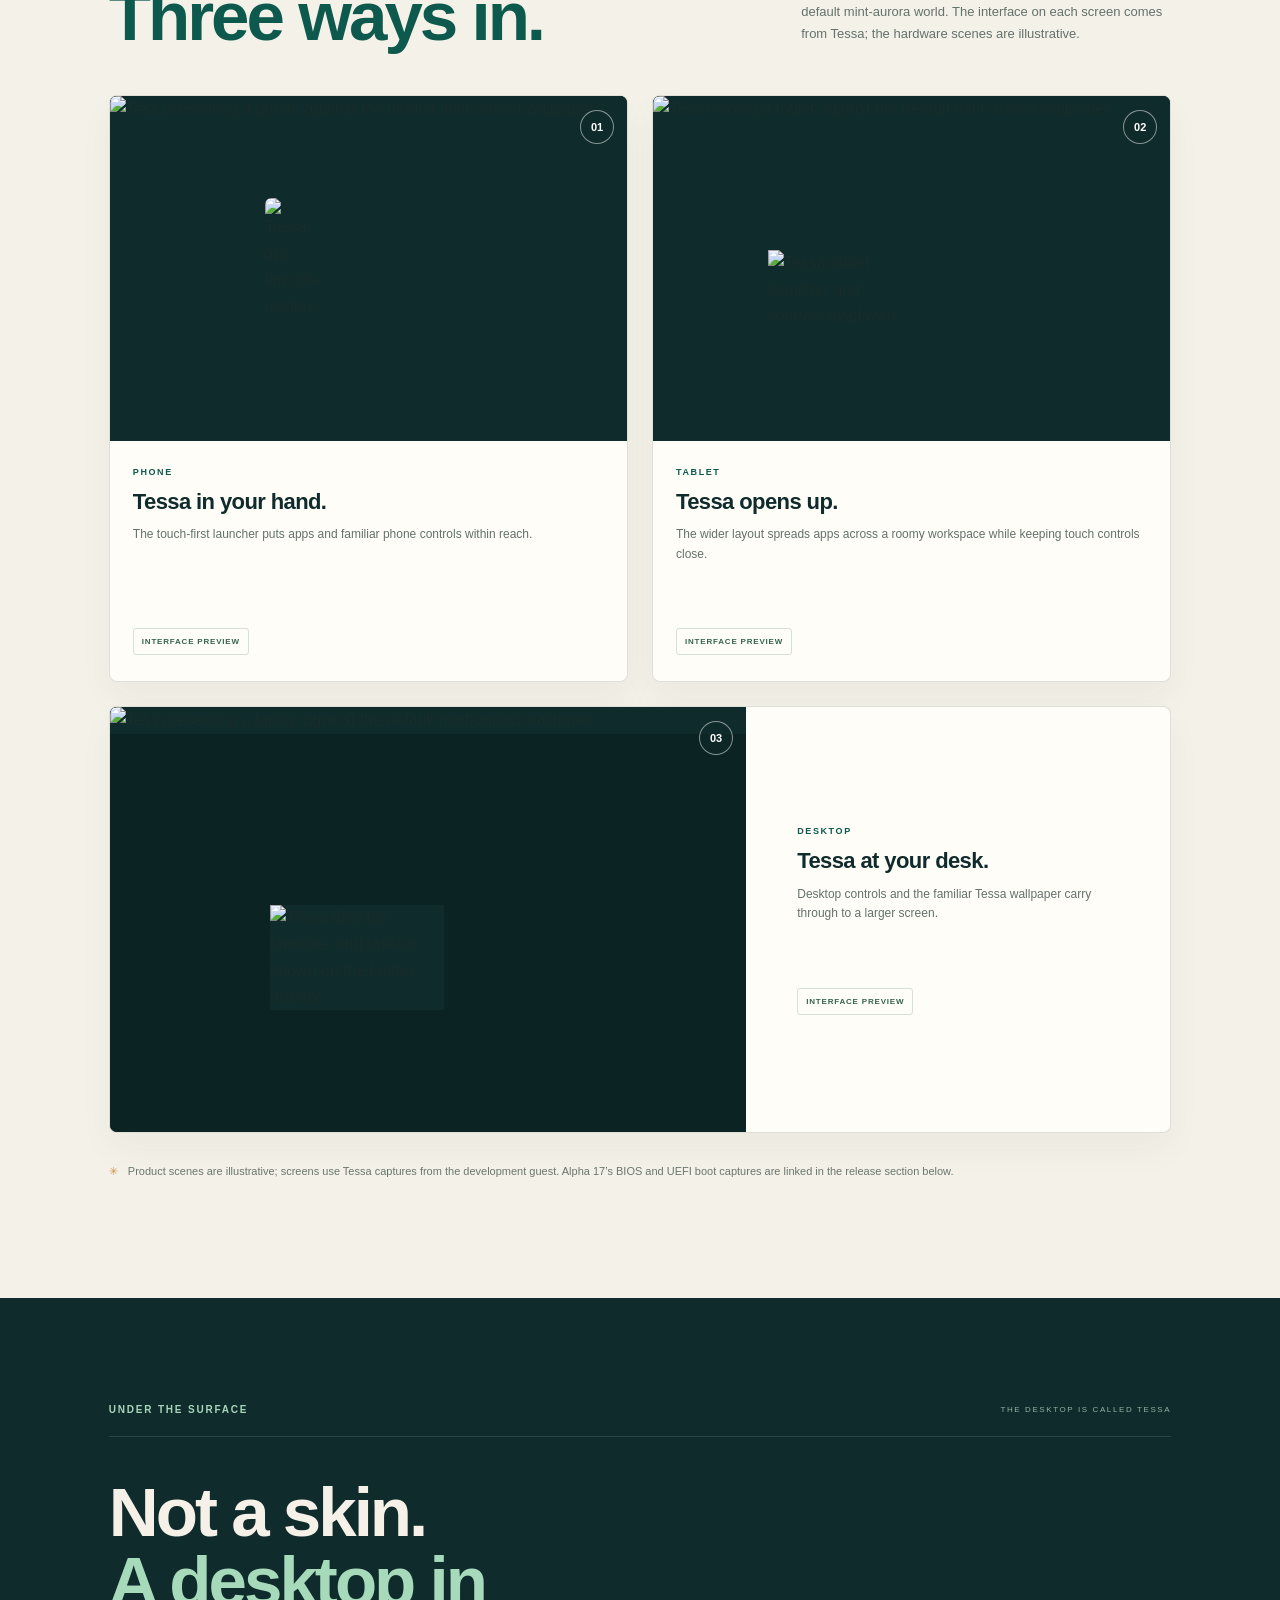
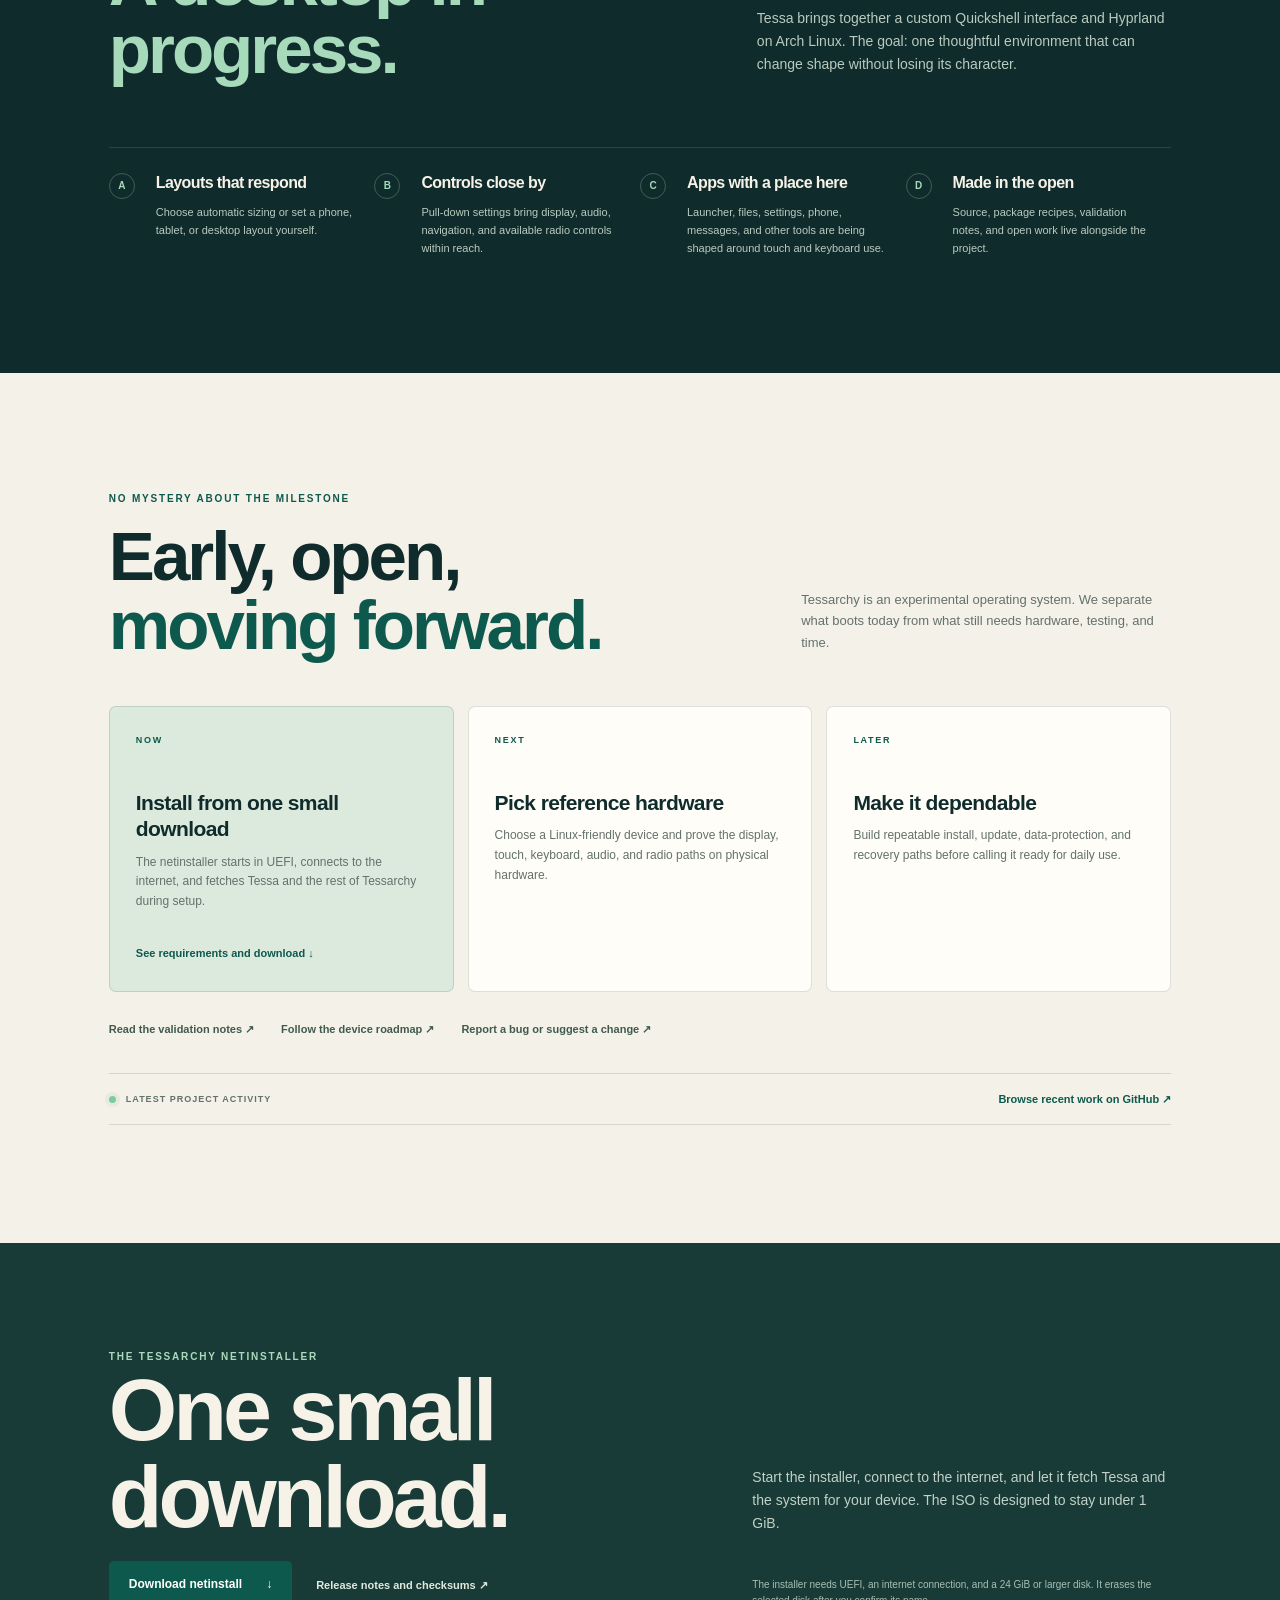
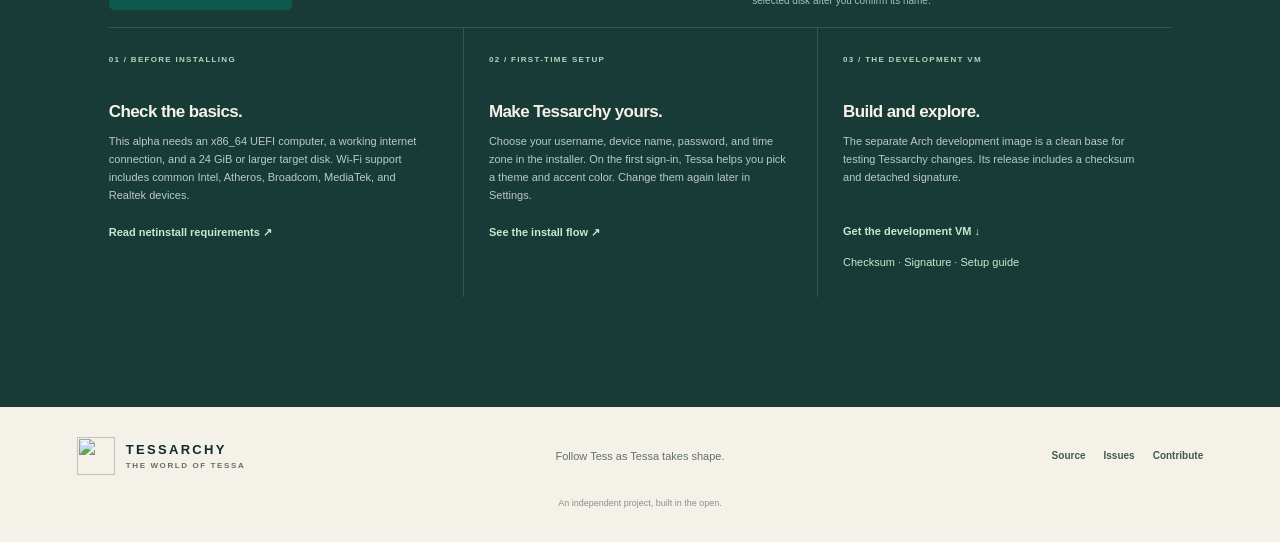
==== commit a8c69638: "Update website download flow for netinstall" ====
--- a/website/index.html
+++ b/website/index.html
@@ -48,7 +48,7 @@
         <p class="hero-detail">Tess brings you into Tessa’s world: the default mint-aurora wallpaper and real Tessa interfaces on every device.</p>
         <div class="hero-actions">
           <a class="button button-bright" href="#devices">See Tessa in action <span aria-hidden="true">↓</span></a>
-          <a class="alpha-link" href="#download">Get Alpha 17 <span aria-hidden="true">↗</span></a>
+          <a class="alpha-link" href="#download">Download the netinstall <span aria-hidden="true">↗</span></a>
         </div>
         <div class="hero-facts"><span>Arch Linux</span><i></i><span>Hyprland + Quickshell</span><i></i><span>Phone · Tablet · Desktop</span></div>
       </div>
@@ -111,7 +111,7 @@
         <p>Tessarchy is an experimental operating system. We separate what boots today from what still needs hardware, testing, and time.</p>
       </div>
       <div class="progress-grid">
-        <article class="progress-card progress-now"><span class="progress-index">NOW</span><h3>Try it in a VM</h3><p>Alpha 17 boots to Tessa in BIOS and UEFI QEMU runs. The live session is a disposable demonstration with no persistence.</p><a href="#download">Explore the current release <span aria-hidden="true">↓</span></a></article>
+        <article class="progress-card progress-now"><span class="progress-index">NOW</span><h3>Install from one small download</h3><p>The netinstaller starts in UEFI, connects to the internet, and fetches Tessa and the rest of Tessarchy during setup.</p><a href="#download">See requirements and download <span aria-hidden="true">↓</span></a></article>
         <article class="progress-card"><span class="progress-index">NEXT</span><h3>Pick reference hardware</h3><p>Choose a Linux-friendly device and prove the display, touch, keyboard, audio, and radio paths on physical hardware.</p></article>
         <article class="progress-card"><span class="progress-index">LATER</span><h3>Make it dependable</h3><p>Build repeatable install, update, data-protection, and recovery paths before calling it ready for daily use.</p></article>
       </div>
@@ -121,16 +121,16 @@
 
     <section class="download-section" id="download">
       <div class="download-copy">
-        <p class="kicker">THE CURRENT TESTER BUILD · ALPHA 17</p>
-        <h2>Say hello<br>to Tessa.</h2>
-        <p>Boot the latest x86_64 live image in a disposable virtual machine. Check the release notes before you start; this build is for curious testers and contributors.</p>
-        <div class="download-actions"><a class="button button-bright" id="release-link" href="https://github.com/thediamondsaint/tessarchy/releases/tag/v0.1.0-alpha.17">Get Alpha 17 <span aria-hidden="true">↓</span></a><a class="download-source" href="https://github.com/thediamondsaint/tessarchy">Browse the source <span aria-hidden="true">↗</span></a></div>
-        <p class="download-note" id="release-note">The release page has the split ISO parts, assembly guide, checksums, boot captures, and current VM image.</p>
+        <p class="kicker">THE TESSARCHY NETINSTALLER</p>
+        <h2>One small<br>download.</h2>
+        <p>Start the installer, connect to the internet, and let it fetch Tessa and the system for your device. The ISO is designed to stay under 1 GiB.</p>
+        <div class="download-actions"><a class="button button-bright" id="release-link" href="https://github.com/thediamondsaint/tessarchy/releases">Download netinstall <span aria-hidden="true">↓</span></a><a class="download-source" id="release-notes-link" href="https://github.com/thediamondsaint/tessarchy/releases">Release notes and checksums <span aria-hidden="true">↗</span></a></div>
+        <p class="download-note" id="release-note">The installer needs UEFI, an internet connection, and a 24 GiB or larger disk. It erases the selected disk after you confirm its name.</p>
       </div>
       <div class="download-details">
-        <article><span class="download-step">01 / THE LIVE IMAGE</span><h3>Put the parts together.</h3><p>Download both ISO parts and the guide from the release. Reassemble them in one directory, then check the published SHA-256 sums.</p><a class="detail-link" href="https://github.com/thediamondsaint/tessarchy/releases/download/v0.1.0-alpha.17/DOWNLOAD-ISO.md">Open the ISO guide ↗</a></article>
-        <article><span class="download-step">02 / THE DEVELOPMENT VM</span><h3>Start with a clean base.</h3><p>The official Arch Basic qcow2 is available with a checksum and detached signature. Follow the VM guide to use it with the project.</p><a class="vm-download" id="vm-image-link" href="https://github.com/thediamondsaint/tessarchy/releases/download/v0.1.0-alpha.17/Arch-Linux-x86_64-basic-20261015.611680.qcow2">Get the VM image ↓</a><p class="verify-links"><a id="vm-checksum-link" href="https://github.com/thediamondsaint/tessarchy/releases/download/v0.1.0-alpha.17/Arch-Linux-x86_64-basic-20261015.611680.qcow2.SHA256">Checksum</a><span> · </span><a id="vm-signature-link" href="https://github.com/thediamondsaint/tessarchy/releases/download/v0.1.0-alpha.17/Arch-Linux-x86_64-basic-20261015.611680.qcow2.sig">Signature</a><span> · </span><a href="https://github.com/thediamondsaint/tessarchy/blob/main/docs/vm.md">Setup guide</a></p></article>
-        <article><span class="download-step">03 / BEFORE YOU BOOT</span><h3>Keep expectations clear.</h3><p>The session does not save changes when you shut it down. Alpha 17 was checked in QEMU; physical device support and phone hardware acceptance are still in progress.</p><a class="detail-link" href="https://github.com/thediamondsaint/tessarchy/releases/tag/v0.1.0-alpha.17">See what’s in Alpha 17 ↗</a></article>
+        <article><span class="download-step">01 / BEFORE INSTALLING</span><h3>Check the basics.</h3><p>This alpha needs an x86_64 UEFI computer, a working internet connection, and a 24 GiB or larger target disk. Wi-Fi support includes common Intel, Atheros, Broadcom, MediaTek, and Realtek devices.</p><a class="detail-link" href="https://github.com/thediamondsaint/tessarchy/blob/main/docs/netinstall.md">Read netinstall requirements ↗</a></article>
+        <article><span class="download-step">02 / FIRST-TIME SETUP</span><h3>Make Tessarchy yours.</h3><p>Choose your username, device name, password, and time zone in the installer. On the first sign-in, Tessa helps you pick a theme and accent color. Change them again later in Settings.</p><a class="detail-link" href="https://github.com/thediamondsaint/tessarchy/blob/main/docs/netinstall.md#vm-install-check">See the install flow ↗</a></article>
+        <article><span class="download-step">03 / THE DEVELOPMENT VM</span><h3>Build and explore.</h3><p>The separate Arch development image is a clean base for testing Tessarchy changes. Its release includes a checksum and detached signature.</p><a class="vm-download" id="vm-image-link" href="https://github.com/thediamondsaint/tessarchy/releases/tag/v0.1.0-alpha.17">Get the development VM ↓</a><p class="verify-links"><a id="vm-checksum-link" href="https://github.com/thediamondsaint/tessarchy/releases/tag/v0.1.0-alpha.17">Checksum</a><span> · </span><a id="vm-signature-link" href="https://github.com/thediamondsaint/tessarchy/releases/tag/v0.1.0-alpha.17">Signature</a><span> · </span><a href="https://github.com/thediamondsaint/tessarchy/blob/main/docs/vm.md">Setup guide</a></p></article>
       </div>
     </section>
   </main>
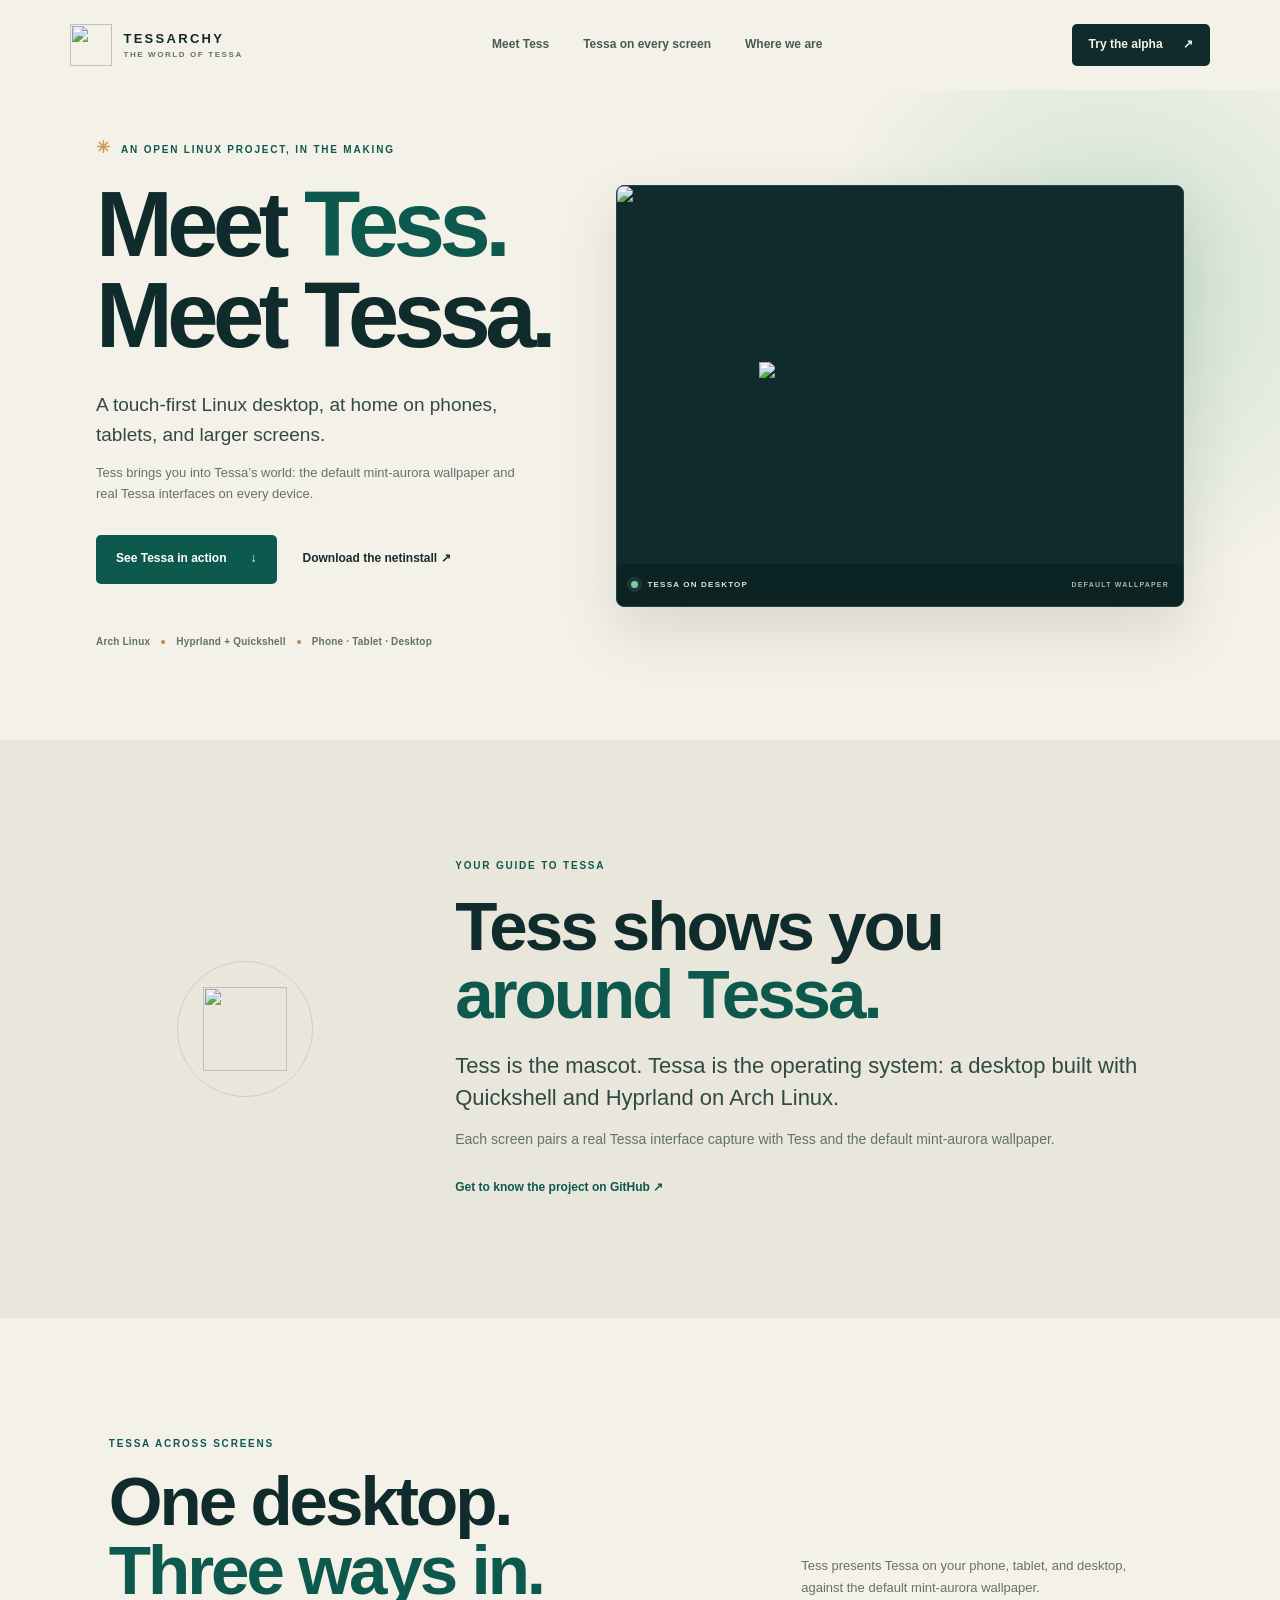
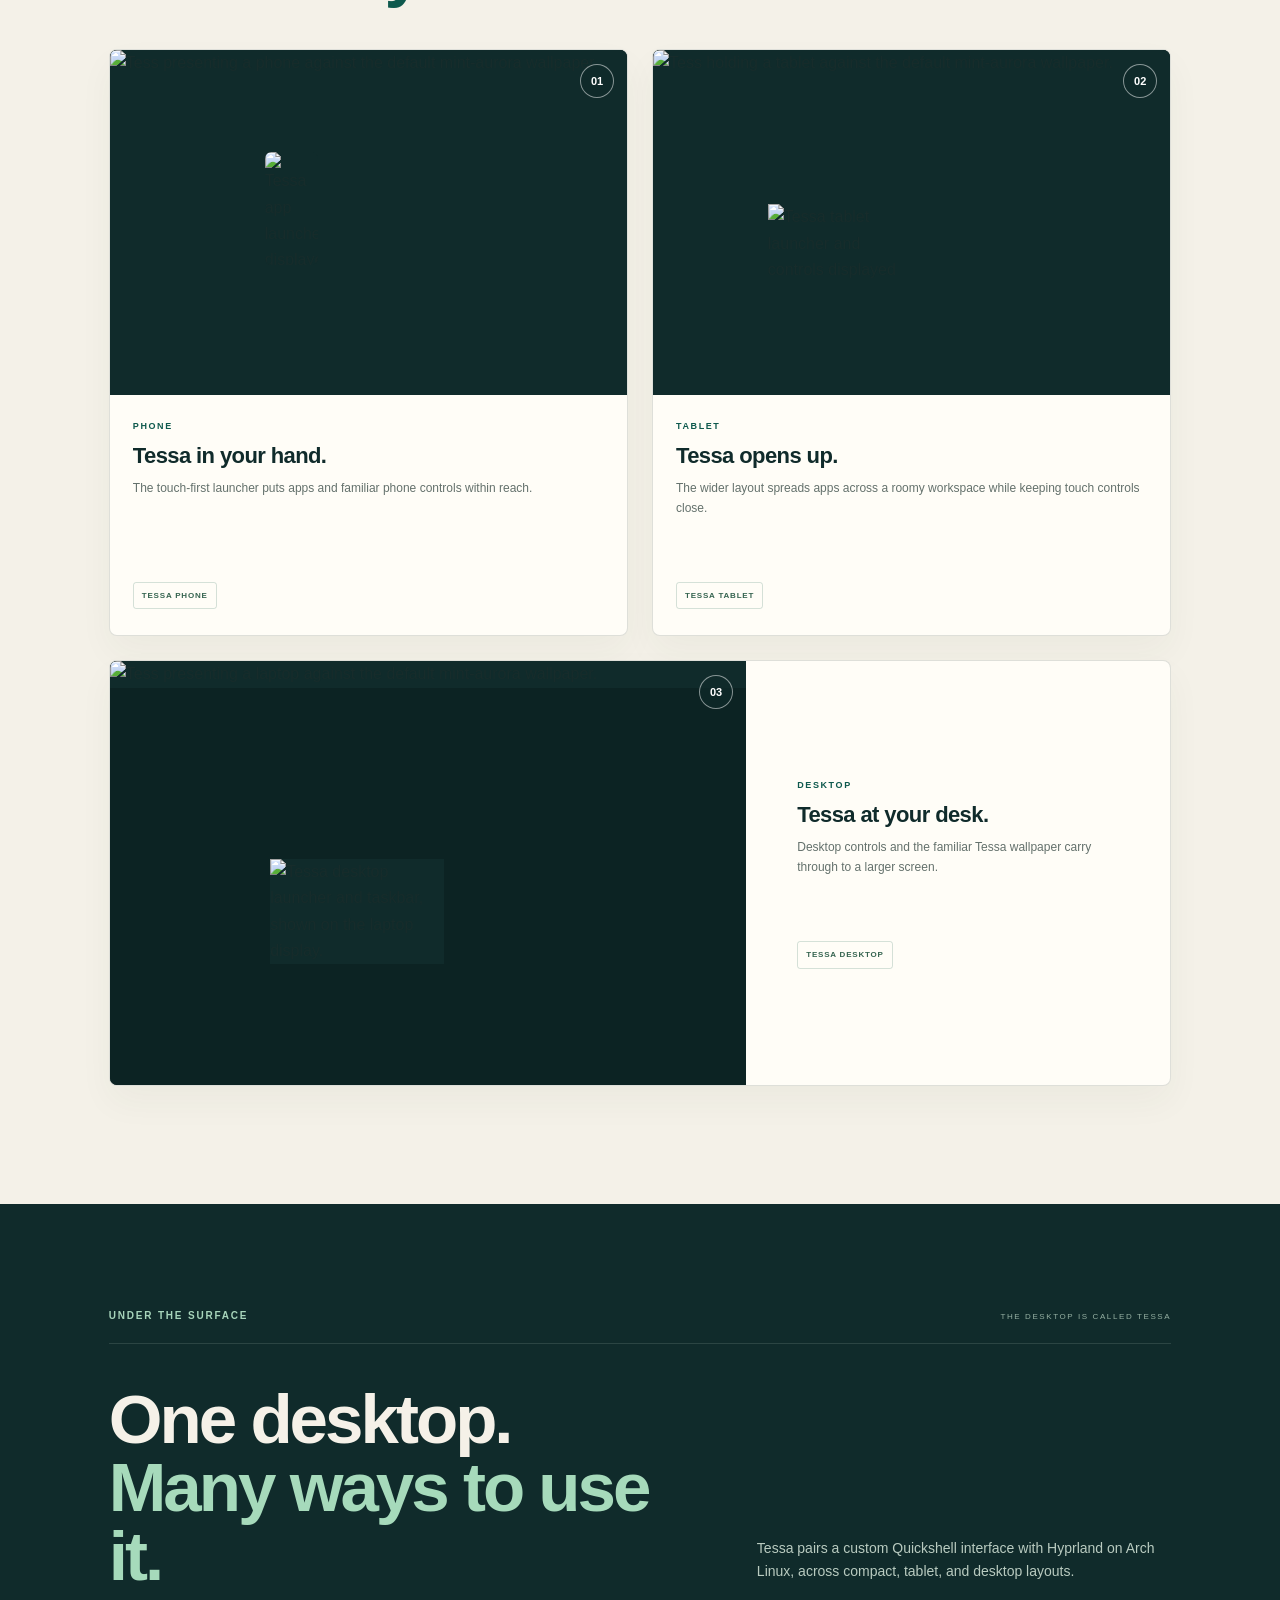
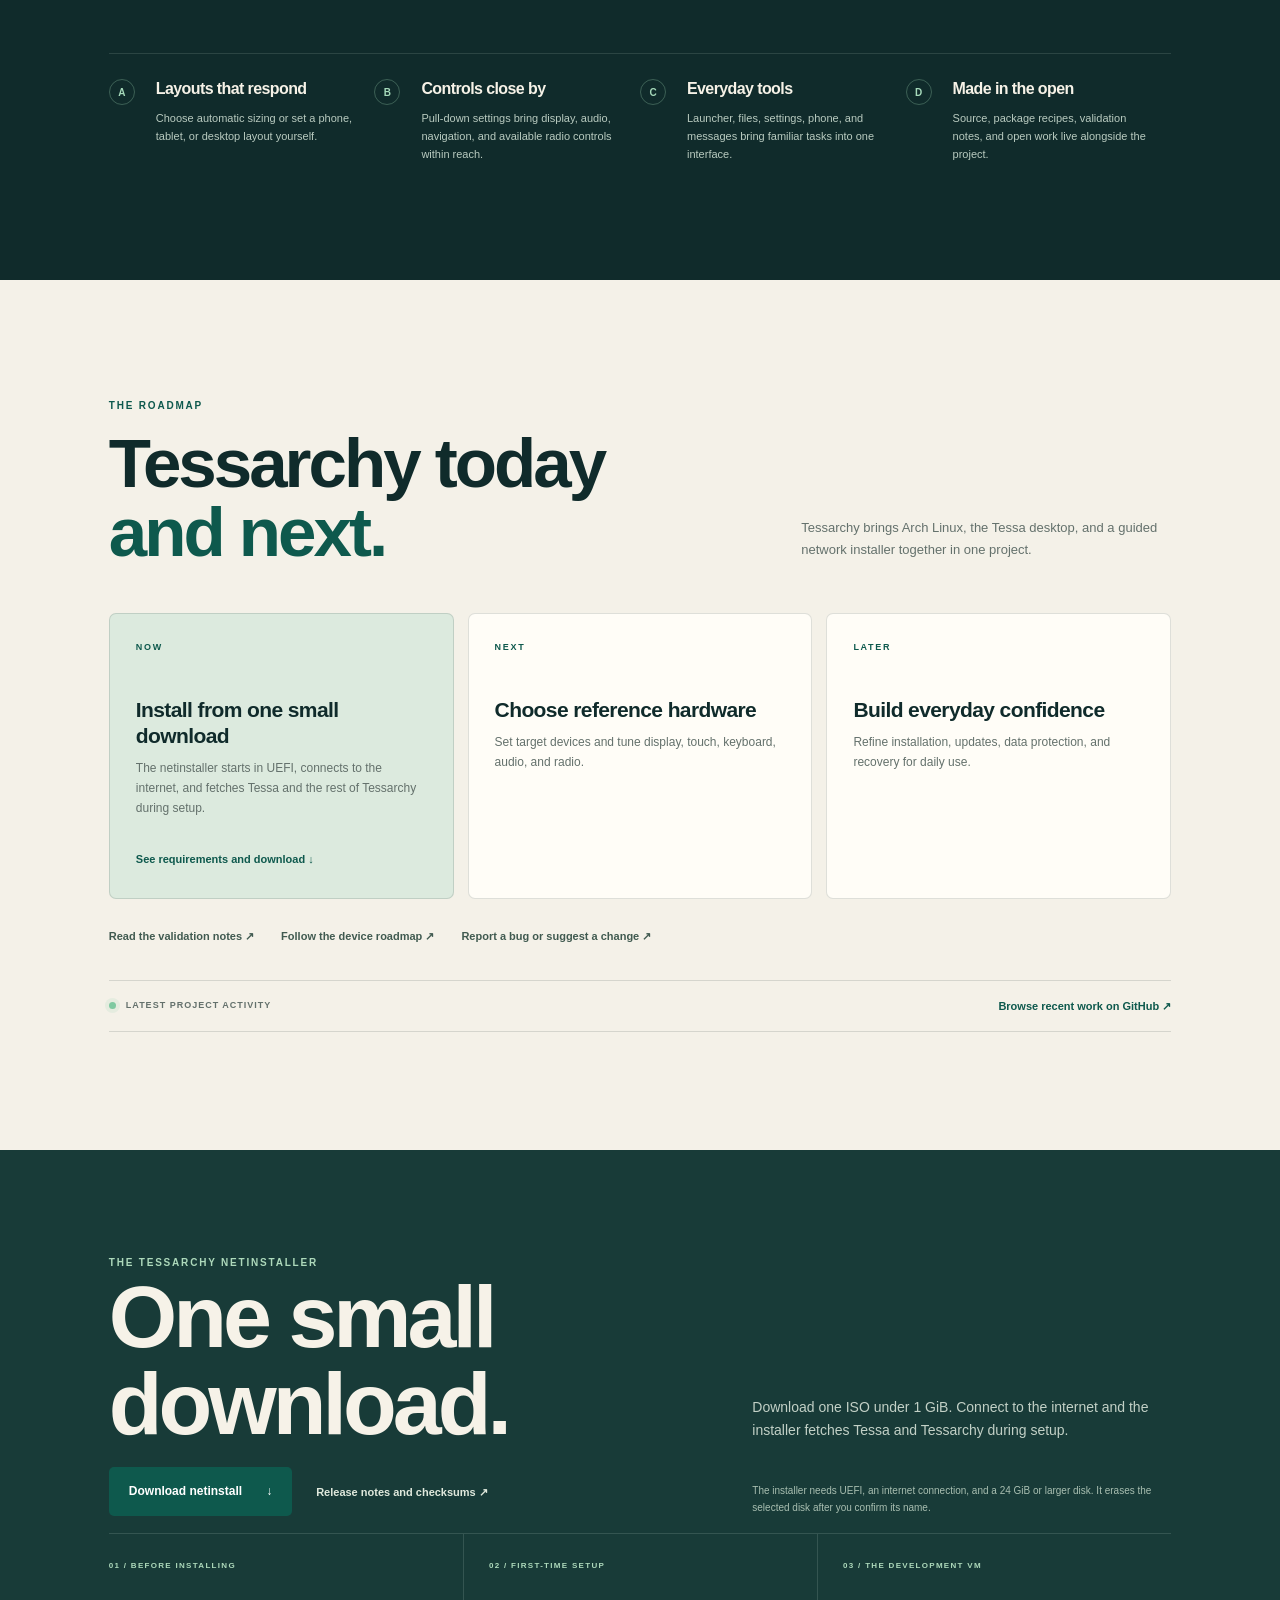
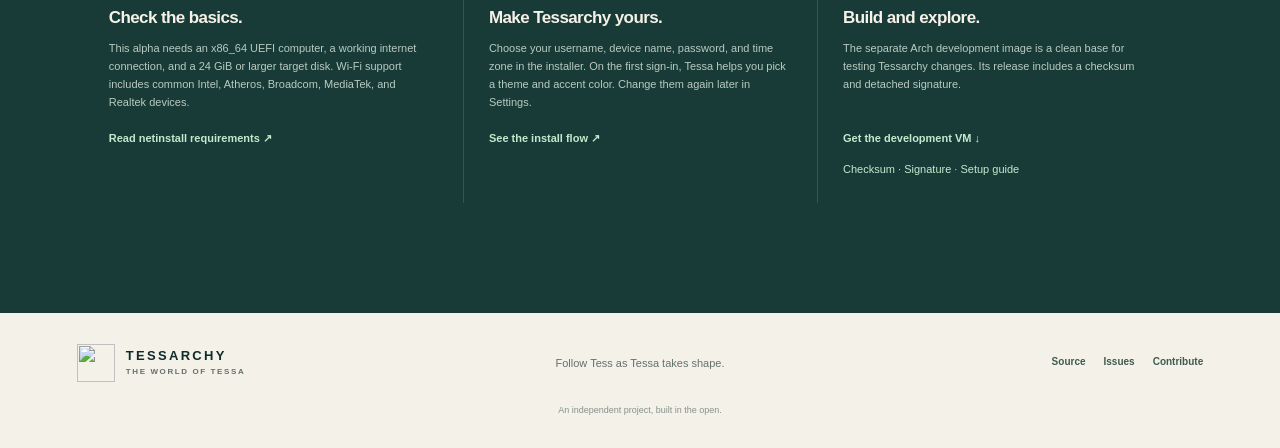
==== commit 3ee08adc: "Use direct Tessarchy site and installer copy" ====
--- a/website/index.html
+++ b/website/index.html
@@ -66,8 +66,8 @@
       <div class="welcome-copy">
         <p class="kicker">YOUR GUIDE TO TESSA</p>
         <h2>Tess shows you<br><em>around Tessa.</em></h2>
-        <p class="welcome-lede">Tess is the mascot. Tessa is the operating system: an experimental desktop built with Quickshell and Hyprland on Arch Linux.</p>
-        <p>Each screen uses a real Tessa interface capture, composed into a device scene with the default mint-aurora wallpaper. Phone, tablet, and laptop hardware shown here is illustrative while physical-device support is in development.</p>
+        <p class="welcome-lede">Tess is the mascot. Tessa is the operating system: a desktop built with Quickshell and Hyprland on Arch Linux.</p>
+        <p>Each screen pairs a real Tessa interface capture with Tess and the default mint-aurora wallpaper.</p>
         <a class="under-link" href="https://github.com/thediamondsaint/tessarchy">Get to know the project on GitHub <span aria-hidden="true">↗</span></a>
       </div>
     </section>
@@ -75,45 +75,44 @@
     <section class="devices section-pad" id="devices">
       <div class="section-heading">
         <div><p class="kicker">TESSA ACROSS SCREENS</p><h2>One desktop.<br><em>Three ways in.</em></h2></div>
-        <p>Tess shows off the phone, tablet, and desktop interfaces in their default mint-aurora world. The interface on each screen comes from Tessa; the hardware scenes are illustrative.</p>
+        <p>Tess presents Tessa on your phone, tablet, and desktop, against the default mint-aurora wallpaper.</p>
       </div>
       <div class="device-grid">
         <article class="device-card phone-card">
           <div class="device-image"><div class="device-scene device-scene-phone"><img class="scene-photo" src="assets/tess-phone-device.jpg" alt="Tess presenting a phone against the default mint-aurora wallpaper." width="1536" height="1024" loading="lazy"><img class="screen-overlay" src="assets/phone-screen.png" alt="Tessa app launcher displayed on the phone." width="390" height="844" loading="lazy"></div><span class="device-number">01</span></div>
-          <div class="device-copy"><p class="card-label">PHONE</p><h3>Tessa in your hand.</h3><p>The touch-first launcher puts apps and familiar phone controls within reach.</p><span class="status-pill">INTERFACE PREVIEW</span></div>
+          <div class="device-copy"><p class="card-label">PHONE</p><h3>Tessa in your hand.</h3><p>The touch-first launcher puts apps and familiar phone controls within reach.</p><span class="status-pill">TESSA PHONE</span></div>
         </article>
         <article class="device-card tablet-card">
           <div class="device-image"><div class="device-scene device-scene-tablet"><img class="scene-photo" src="assets/tess-tablet-device.jpg" alt="Tess holding a tablet against the default mint-aurora wallpaper." width="1536" height="1024" loading="lazy"><img class="screen-overlay" src="assets/tablet-screen.png" alt="Tessa tablet launcher and controls displayed on the tablet." width="1024" height="768" loading="lazy"></div><span class="device-number">02</span></div>
-          <div class="device-copy"><p class="card-label">TABLET</p><h3>Tessa opens up.</h3><p>The wider layout spreads apps across a roomy workspace while keeping touch controls close.</p><span class="status-pill">INTERFACE PREVIEW</span></div>
+          <div class="device-copy"><p class="card-label">TABLET</p><h3>Tessa opens up.</h3><p>The wider layout spreads apps across a roomy workspace while keeping touch controls close.</p><span class="status-pill">TESSA TABLET</span></div>
         </article>
         <article class="device-card desktop-card">
           <div class="device-image"><div class="device-scene device-scene-laptop"><img class="scene-photo" src="assets/tess-laptop-device.jpg" alt="Tess presenting a laptop against the default mint-aurora wallpaper." width="1536" height="1024" loading="lazy"><img class="screen-overlay" src="assets/laptop-screen.png" alt="Tessa desktop launcher and taskbar, shown on the laptop display." width="1280" height="800" loading="lazy"></div><span class="device-number">03</span></div>
-          <div class="device-copy"><p class="card-label">DESKTOP</p><h3>Tessa at your desk.</h3><p>Desktop controls and the familiar Tessa wallpaper carry through to a larger screen.</p><span class="status-pill">INTERFACE PREVIEW</span></div>
+          <div class="device-copy"><p class="card-label">DESKTOP</p><h3>Tessa at your desk.</h3><p>Desktop controls and the familiar Tessa wallpaper carry through to a larger screen.</p><span class="status-pill">TESSA DESKTOP</span></div>
         </article>
       </div>
-      <p class="art-disclaimer"><span aria-hidden="true">✳</span> Product scenes are illustrative; screens use Tessa captures from the development guest. Alpha 17’s BIOS and UEFI boot captures are linked in the release section below.</p>
     </section>
 
     <section class="tessa-section">
       <div class="tessa-topline"><p class="kicker">UNDER THE SURFACE</p><span>THE DESKTOP IS CALLED TESSA</span></div>
-      <div class="tessa-intro"><h2>Not a skin.<br><em>A desktop in progress.</em></h2><p>Tessa brings together a custom Quickshell interface and Hyprland on Arch Linux. The goal: one thoughtful environment that can change shape without losing its character.</p></div>
+      <div class="tessa-intro"><h2>One desktop.<br><em>Many ways to use it.</em></h2><p>Tessa pairs a custom Quickshell interface with Hyprland on Arch Linux, across compact, tablet, and desktop layouts.</p></div>
       <div class="feature-list">
         <article><span class="feature-index">A</span><div><h3>Layouts that respond</h3><p>Choose automatic sizing or set a phone, tablet, or desktop layout yourself.</p></div></article>
         <article><span class="feature-index">B</span><div><h3>Controls close by</h3><p>Pull-down settings bring display, audio, navigation, and available radio controls within reach.</p></div></article>
-        <article><span class="feature-index">C</span><div><h3>Apps with a place here</h3><p>Launcher, files, settings, phone, messages, and other tools are being shaped around touch and keyboard use.</p></div></article>
+        <article><span class="feature-index">C</span><div><h3>Everyday tools</h3><p>Launcher, files, settings, phone, and messages bring familiar tasks into one interface.</p></div></article>
         <article><span class="feature-index">D</span><div><h3>Made in the open</h3><p>Source, package recipes, validation notes, and open work live alongside the project.</p></div></article>
       </div>
     </section>
 
     <section class="progress section-pad" id="progress">
       <div class="section-heading progress-heading">
-        <div><p class="kicker">NO MYSTERY ABOUT THE MILESTONE</p><h2>Early, open,<br><em>moving forward.</em></h2></div>
-        <p>Tessarchy is an experimental operating system. We separate what boots today from what still needs hardware, testing, and time.</p>
+        <div><p class="kicker">THE ROADMAP</p><h2>Tessarchy today<br><em>and next.</em></h2></div>
+        <p>Tessarchy brings Arch Linux, the Tessa desktop, and a guided network installer together in one project.</p>
       </div>
       <div class="progress-grid">
         <article class="progress-card progress-now"><span class="progress-index">NOW</span><h3>Install from one small download</h3><p>The netinstaller starts in UEFI, connects to the internet, and fetches Tessa and the rest of Tessarchy during setup.</p><a href="#download">See requirements and download <span aria-hidden="true">↓</span></a></article>
-        <article class="progress-card"><span class="progress-index">NEXT</span><h3>Pick reference hardware</h3><p>Choose a Linux-friendly device and prove the display, touch, keyboard, audio, and radio paths on physical hardware.</p></article>
-        <article class="progress-card"><span class="progress-index">LATER</span><h3>Make it dependable</h3><p>Build repeatable install, update, data-protection, and recovery paths before calling it ready for daily use.</p></article>
+        <article class="progress-card"><span class="progress-index">NEXT</span><h3>Choose reference hardware</h3><p>Set target devices and tune display, touch, keyboard, audio, and radio.</p></article>
+        <article class="progress-card"><span class="progress-index">LATER</span><h3>Build everyday confidence</h3><p>Refine installation, updates, data protection, and recovery for daily use.</p></article>
       </div>
       <div class="progress-links"><a href="https://github.com/thediamondsaint/tessarchy/blob/main/docs/testing.md">Read the validation notes ↗</a><a href="https://github.com/thediamondsaint/tessarchy/blob/main/docs/device-roadmap.md">Follow the device roadmap ↗</a><a href="https://github.com/thediamondsaint/tessarchy/issues">Report a bug or suggest a change ↗</a></div>
       <div class="latest-commit"><span><i aria-hidden="true"></i> LATEST PROJECT ACTIVITY</span><a id="commit-link" href="https://github.com/thediamondsaint/tessarchy/commits/main"><span id="commit-message">Browse recent work on GitHub</span> ↗</a></div>
@@ -123,7 +122,7 @@
       <div class="download-copy">
         <p class="kicker">THE TESSARCHY NETINSTALLER</p>
         <h2>One small<br>download.</h2>
-        <p>Start the installer, connect to the internet, and let it fetch Tessa and the system for your device. The ISO is designed to stay under 1 GiB.</p>
+        <p>Download one ISO under 1 GiB. Connect to the internet and the installer fetches Tessa and Tessarchy during setup.</p>
         <div class="download-actions"><a class="button button-bright" id="release-link" href="https://github.com/thediamondsaint/tessarchy/releases">Download netinstall <span aria-hidden="true">↓</span></a><a class="download-source" id="release-notes-link" href="https://github.com/thediamondsaint/tessarchy/releases">Release notes and checksums <span aria-hidden="true">↗</span></a></div>
         <p class="download-note" id="release-note">The installer needs UEFI, an internet connection, and a 24 GiB or larger disk. It erases the selected disk after you confirm its name.</p>
       </div>
